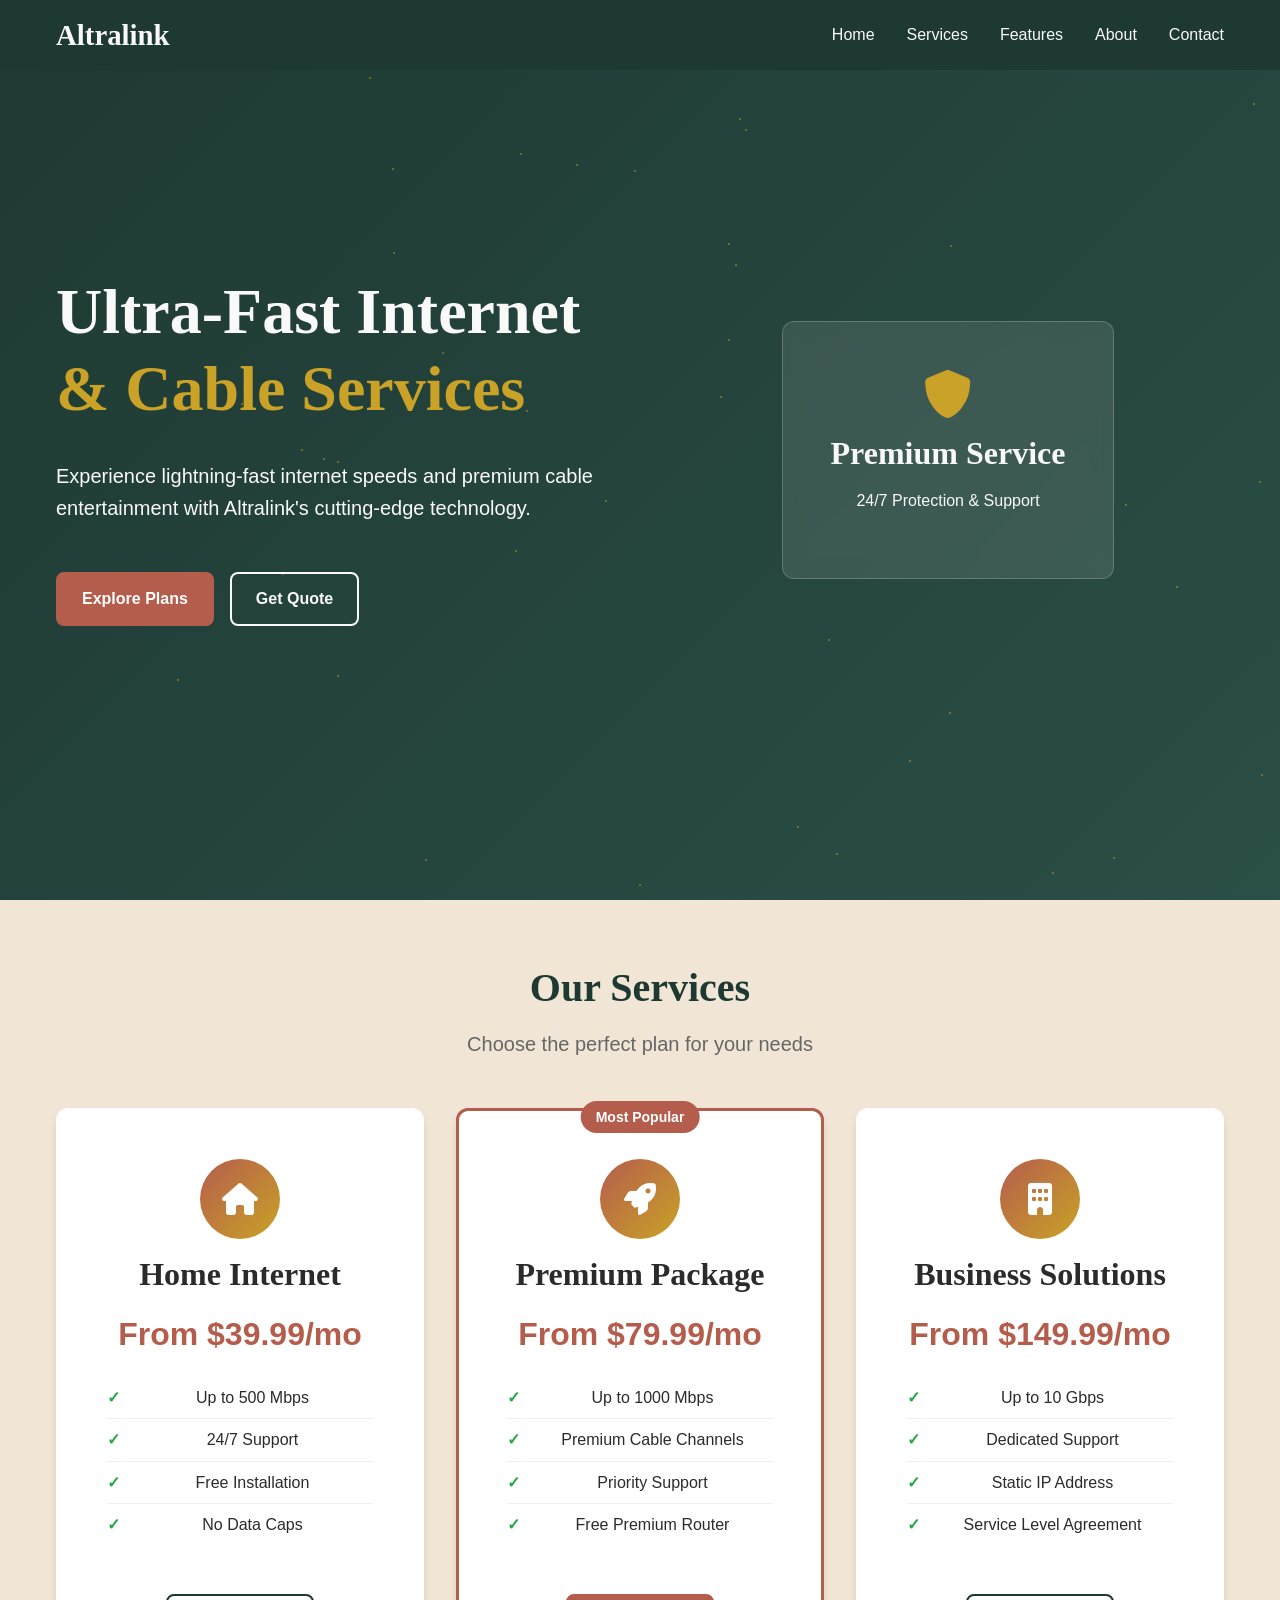
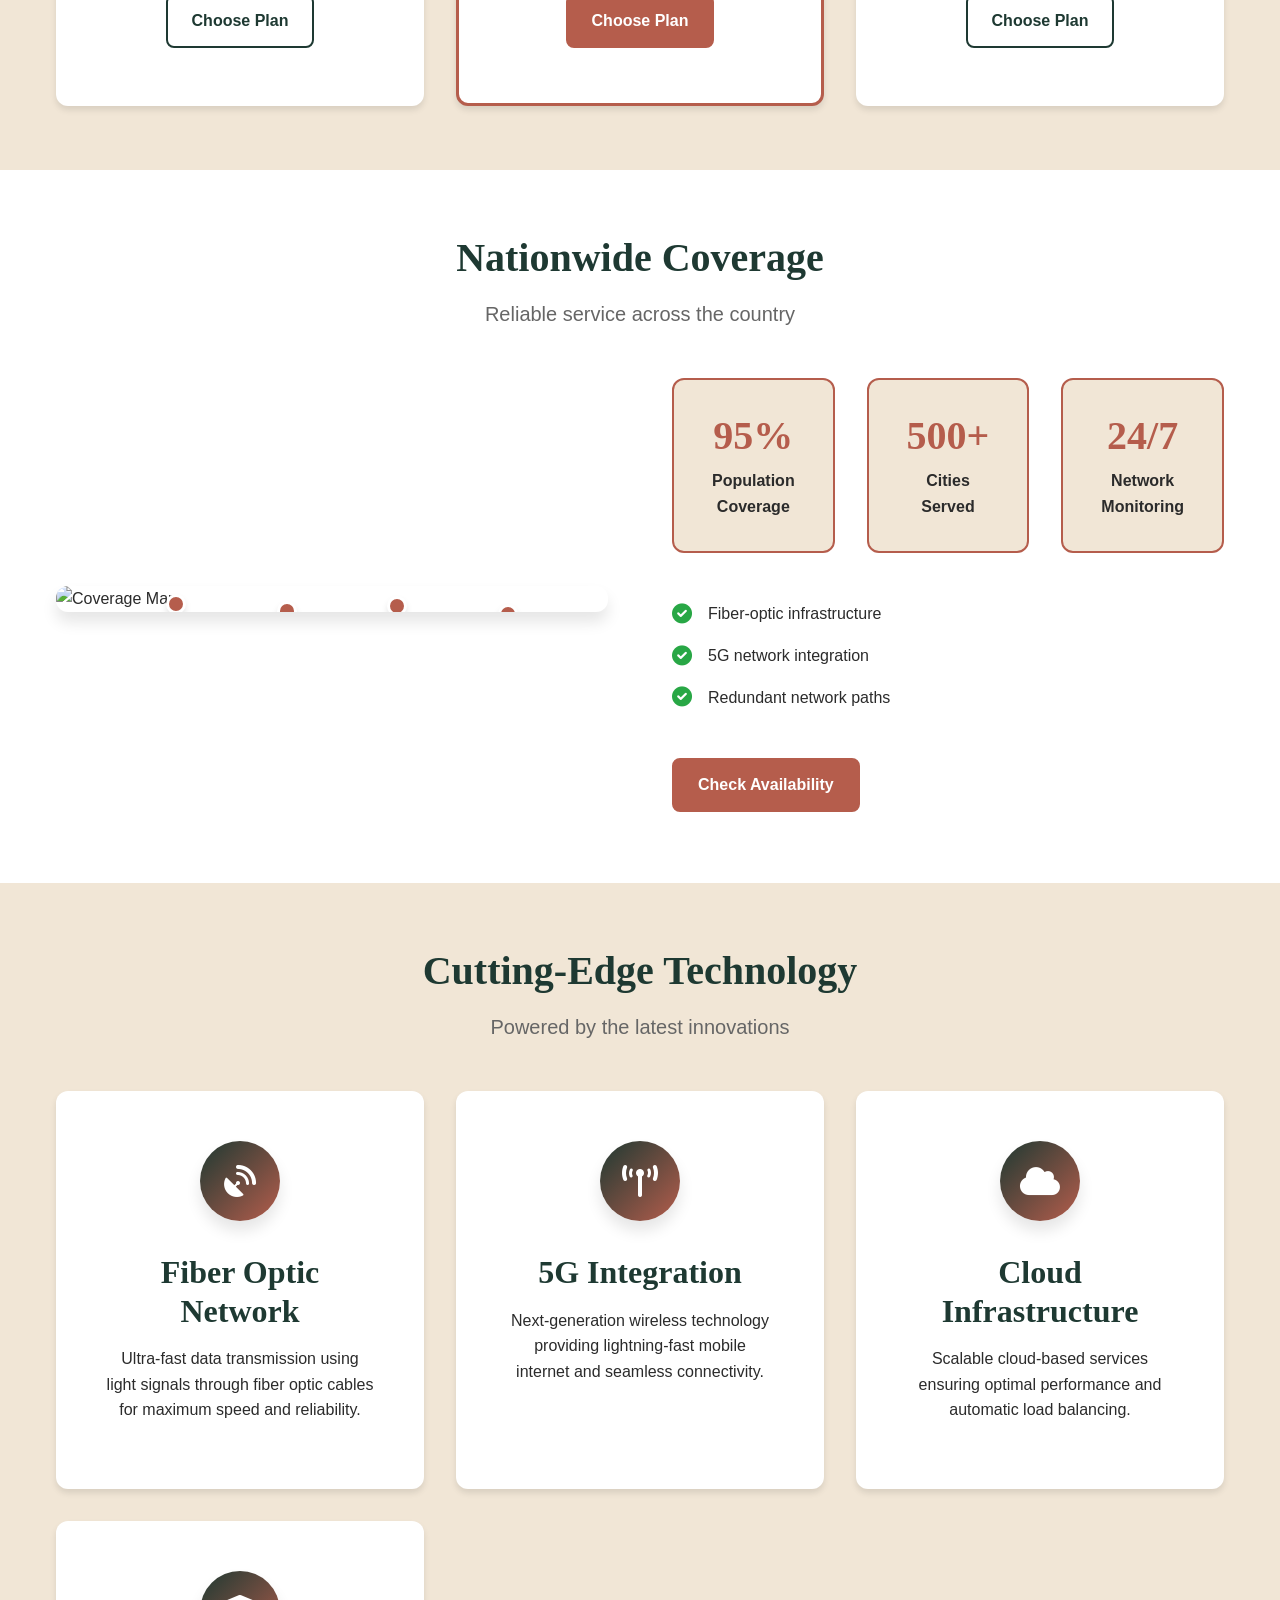
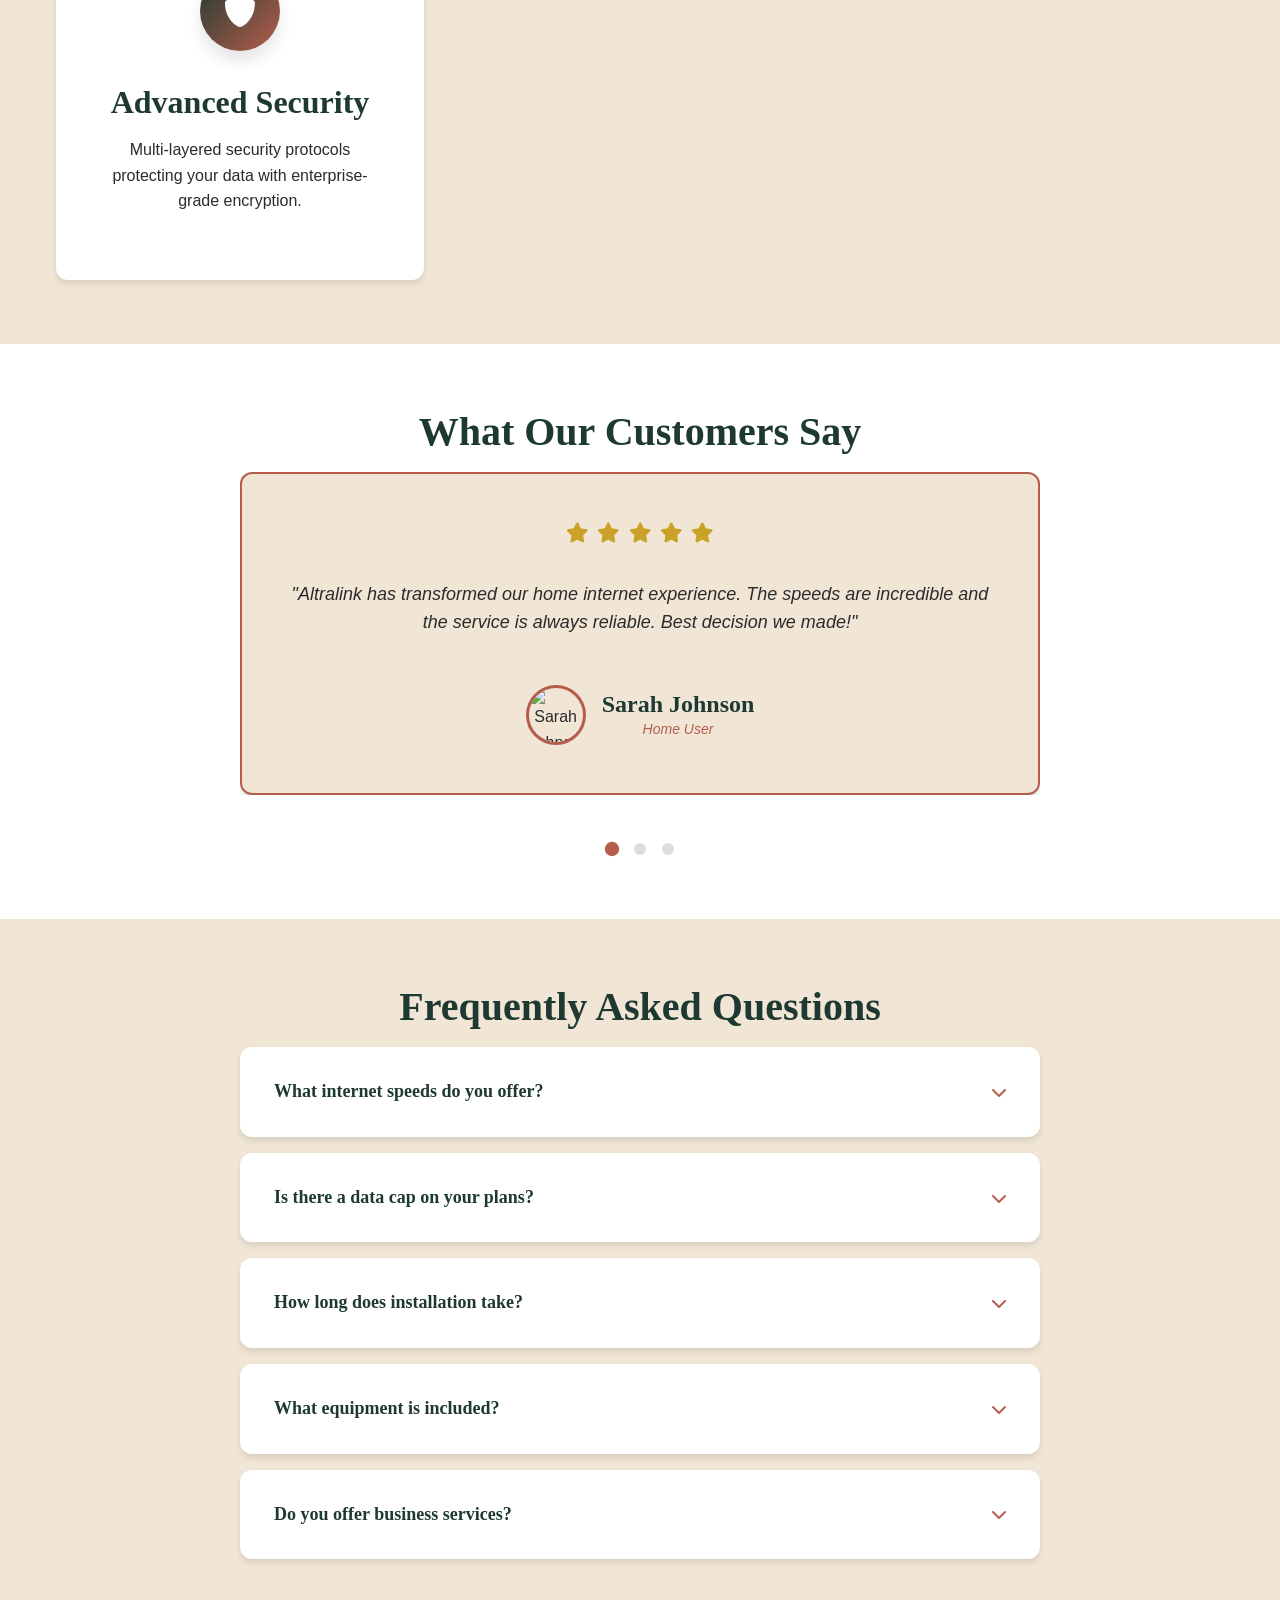
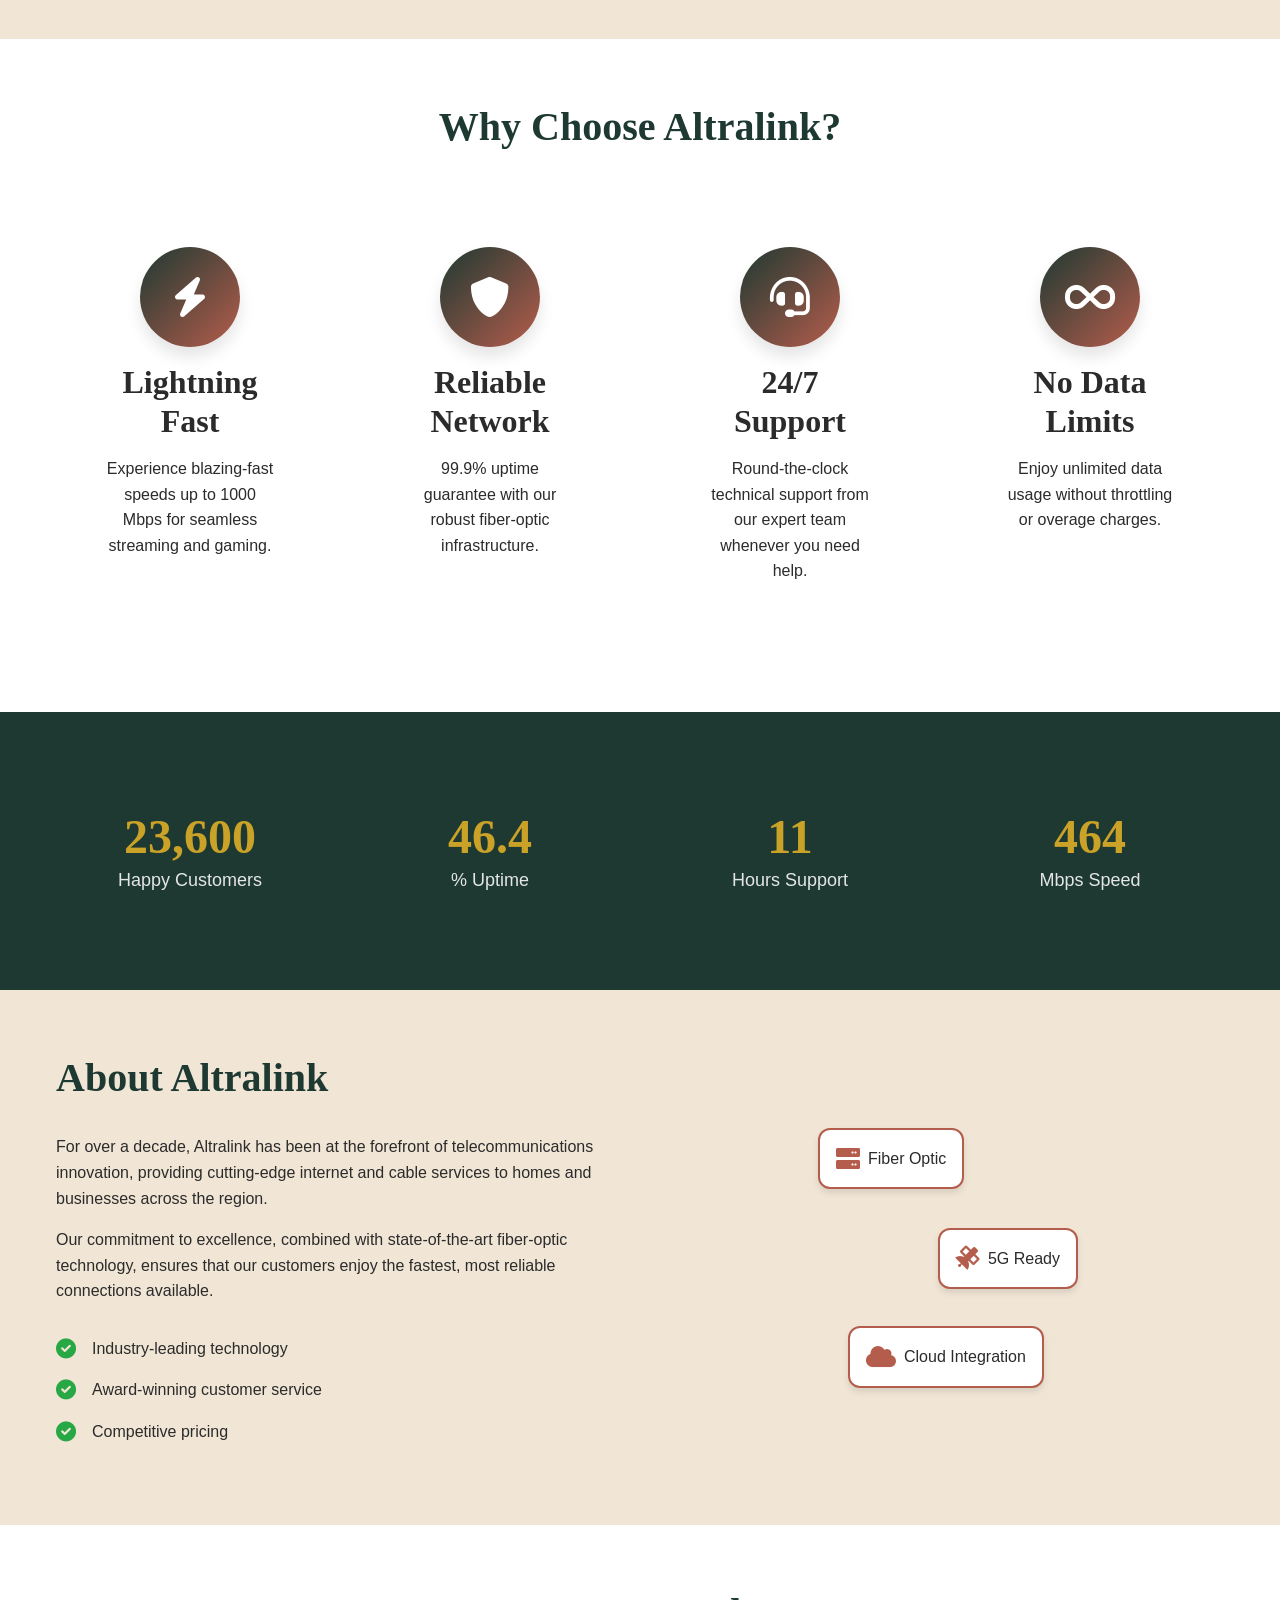
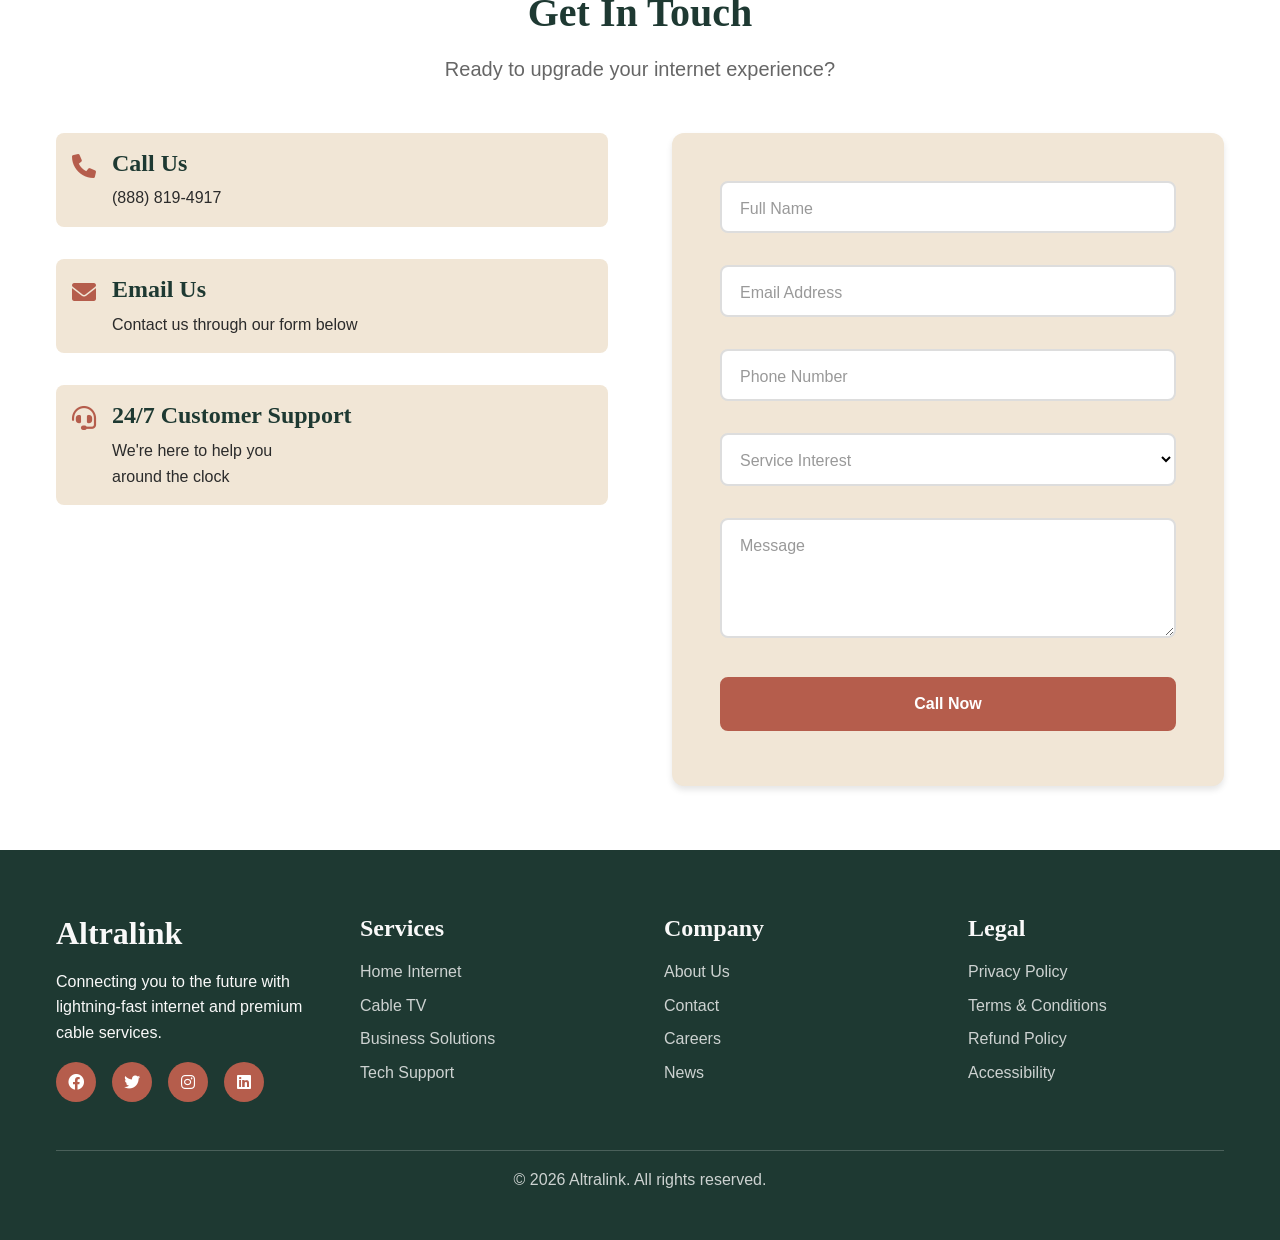
==== index.html @ 0d701c7c "Add files via upload" ====
<!DOCTYPE html>
<html lang="en">
<head>
    <meta charset="UTF-8">
    <meta name="viewport" content="width=device-width, initial-scale=1.0">
    <title>Altralink - Premium Cable & Internet Services</title>
    <link rel="stylesheet" href="style.css">
    <link href="https://cdnjs.cloudflare.com/ajax/libs/font-awesome/6.0.0/css/all.min.css" rel="stylesheet">
</head>
<body>
    <!-- Navigation -->
    <nav class="navbar">
        <div class="nav-container">
            <div class="nav-logo">
                <h2>Altralink</h2>
            </div>
            <ul class="nav-menu">
                <li class="nav-item"><a href="#home" class="nav-link">Home</a></li>
                <li class="nav-item"><a href="#services" class="nav-link">Services</a></li>
                <li class="nav-item"><a href="#features" class="nav-link">Features</a></li>
                <li class="nav-item"><a href="#about" class="nav-link">About</a></li>
                <li class="nav-item"><a href="#contact" class="nav-link">Contact</a></li>
            </ul>
            <div class="hamburger">
                <span class="bar"></span>
                <span class="bar"></span>
                <span class="bar"></span>
            </div>
        </div>
    </nav>

    <!-- Hero Section -->
    <section id="home" class="hero">
        <div class="hero-background"></div>
        <div class="particles"></div>
        <div class="hero-content">
            <div class="hero-text">
                <h1 class="hero-title">Ultra-Fast Internet<br><span class="accent-text">& Cable Services</span></h1>
                <p class="hero-subtitle">Experience lightning-fast internet speeds and premium cable entertainment with Altralink's cutting-edge technology.</p>
                <div class="hero-buttons">
                    <a href="tel:+18888194917" class="btn btn-primary">Explore Plans</a>
                    <a href="tel:+18888194917" class="btn btn-secondary">Get Quote</a>
                </div>
            </div>
            <div class="hero-visual">
                <div class="floating-card card-3d">
                    <i class="fas fa-shield-alt"></i>
                    <h3>Premium Service</h3>
                    <p>24/7 Protection & Support</p>
                </div>
            </div>
        </div>
    </section>

    <!-- Services Section -->
    <section id="services" class="services">
        <div class="container">
            <h2 class="section-title">Our Services</h2>
            <p class="section-subtitle">Choose the perfect plan for your needs</p>
            <div class="services-grid">
                <div class="service-card" data-aos="fade-up">
                    <div class="service-icon">
                        <i class="fas fa-home"></i>
                    </div>
                    <h3>Home Internet</h3>
                    <p class="service-price">From $39.99/mo</p>
                    <ul class="service-features">
                        <li>Up to 500 Mbps</li>
                        <li>24/7 Support</li>
                        <li>Free Installation</li>
                        <li>No Data Caps</li>
                    </ul>
                    <a href="tel:+18888194917" class="btn btn-outline">Choose Plan</a>
                </div>

                <div class="service-card featured" data-aos="fade-up" data-aos-delay="100">
                    <div class="popular-badge">Most Popular</div>
                    <div class="service-icon">
                        <i class="fas fa-rocket"></i>
                    </div>
                    <h3>Premium Package</h3>
                    <p class="service-price">From $79.99/mo</p>
                    <ul class="service-features">
                        <li>Up to 1000 Mbps</li>
                        <li>Premium Cable Channels</li>
                        <li>Priority Support</li>
                        <li>Free Premium Router</li>
                    </ul>
                    <a href="tel:+18888194917" class="btn btn-primary">Choose Plan</a>
                </div>

                <div class="service-card" data-aos="fade-up" data-aos-delay="200">
                    <div class="service-icon">
                        <i class="fas fa-building"></i>
                    </div>
                    <h3>Business Solutions</h3>
                    <p class="service-price">From $149.99/mo</p>
                    <ul class="service-features">
                        <li>Up to 10 Gbps</li>
                        <li>Dedicated Support</li>
                        <li>Static IP Address</li>
                        <li>Service Level Agreement</li>
                    </ul>
                    <a href="tel:+18888194917" class="btn btn-outline">Choose Plan</a>
                </div>
            </div>
        </div>
    </section>

    <!-- Coverage Section -->
    <section id="coverage" class="coverage">
        <div class="container">
            <h2 class="section-title">Nationwide Coverage</h2>
            <p class="section-subtitle">Reliable service across the country</p>
            <div class="coverage-content">
                <div class="coverage-map" data-aos="fade-right">
                    <div class="map-container">
                        <img src="https://images.pexels.com/photos/355952/pexels-photo-355952.jpeg?auto=compress&cs=tinysrgb&w=800&h=600&dpr=1" alt="Coverage Map" class="coverage-image">
                        <div class="coverage-points">
                            <div class="coverage-point" style="top: 30%; left: 20%;"></div>
                            <div class="coverage-point" style="top: 40%; left: 60%;"></div>
                            <div class="coverage-point" style="top: 60%; left: 40%;"></div>
                            <div class="coverage-point" style="top: 70%; left: 80%;"></div>
                        </div>
                    </div>
                </div>
                <div class="coverage-info" data-aos="fade-left">
                    <div class="coverage-stats">
                        <div class="coverage-stat">
                            <h3>95%</h3>
                            <p>Population Coverage</p>
                        </div>
                        <div class="coverage-stat">
                            <h3>500+</h3>
                            <p>Cities Served</p>
                        </div>
                        <div class="coverage-stat">
                            <h3>24/7</h3>
                            <p>Network Monitoring</p>
                        </div>
                    </div>
                    <div class="coverage-features">
                        <div class="coverage-feature">
                            <i class="fas fa-check-circle"></i>
                            <span>Fiber-optic infrastructure</span>
                        </div>
                        <div class="coverage-feature">
                            <i class="fas fa-check-circle"></i>
                            <span>5G network integration</span>
                        </div>
                        <div class="coverage-feature">
                            <i class="fas fa-check-circle"></i>
                            <span>Redundant network paths</span>
                        </div>
                    </div>
                    <a href="tel:+18888194917" class="btn btn-primary">Check Availability</a>
                </div>
            </div>
        </div>
    </section>

    <!-- Technology Section -->
    <section id="technology" class="technology">
        <div class="container">
            <h2 class="section-title">Cutting-Edge Technology</h2>
            <p class="section-subtitle">Powered by the latest innovations</p>
            <div class="tech-grid">
                <div class="tech-card" data-aos="flip-left">
                    <div class="tech-icon">
                        <i class="fas fa-satellite-dish"></i>
                    </div>
                    <h3>Fiber Optic Network</h3>
                    <p>Ultra-fast data transmission using light signals through fiber optic cables for maximum speed and reliability.</p>
                </div>
                <div class="tech-card" data-aos="flip-left" data-aos-delay="100">
                    <div class="tech-icon">
                        <i class="fas fa-broadcast-tower"></i>
                    </div>
                    <h3>5G Integration</h3>
                    <p>Next-generation wireless technology providing lightning-fast mobile internet and seamless connectivity.</p>
                </div>
                <div class="tech-card" data-aos="flip-left" data-aos-delay="200">
                    <div class="tech-icon">
                        <i class="fas fa-cloud"></i>
                    </div>
                    <h3>Cloud Infrastructure</h3>
                    <p>Scalable cloud-based services ensuring optimal performance and automatic load balancing.</p>
                </div>
                <div class="tech-card" data-aos="flip-left" data-aos-delay="300">
                    <div class="tech-icon">
                        <i class="fas fa-shield-alt"></i>
                    </div>
                    <h3>Advanced Security</h3>
                    <p>Multi-layered security protocols protecting your data with enterprise-grade encryption.</p>
                </div>
            </div>
        </div>
    </section>

    <!-- Testimonials Section -->
    <section id="testimonials" class="testimonials">
        <div class="container">
            <h2 class="section-title">What Our Customers Say</h2>
            <div class="testimonials-slider">
                <div class="testimonial-card active" data-aos="fade-up">
                    <div class="testimonial-content">
                        <div class="stars">
                            <i class="fas fa-star"></i>
                            <i class="fas fa-star"></i>
                            <i class="fas fa-star"></i>
                            <i class="fas fa-star"></i>
                            <i class="fas fa-star"></i>
                        </div>
                        <p>"Altralink has transformed our home internet experience. The speeds are incredible and the service is always reliable. Best decision we made!"</p>
                        <div class="testimonial-author">
                            <img src="https://images.pexels.com/photos/1239291/pexels-photo-1239291.jpeg?auto=compress&cs=tinysrgb&w=150&h=150&dpr=1" alt="Sarah Johnson">
                            <div class="author-info">
                                <h4>Sarah Johnson</h4>
                                <p>Home User</p>
                            </div>
                        </div>
                    </div>
                </div>
                <div class="testimonial-card" data-aos="fade-up" data-aos-delay="100">
                    <div class="testimonial-content">
                        <div class="stars">
                            <i class="fas fa-star"></i>
                            <i class="fas fa-star"></i>
                            <i class="fas fa-star"></i>
                            <i class="fas fa-star"></i>
                            <i class="fas fa-star"></i>
                        </div>
                        <p>"Our business depends on reliable internet, and Altralink delivers. The customer support is exceptional and the speeds are exactly as promised."</p>
                        <div class="testimonial-author">
                            <img src="https://images.pexels.com/photos/2379004/pexels-photo-2379004.jpeg?auto=compress&cs=tinysrgb&w=150&h=150&dpr=1" alt="Michael Chen">
                            <div class="author-info">
                                <h4>Michael Chen</h4>
                                <p>Business Owner</p>
                            </div>
                        </div>
                    </div>
                </div>
                <div class="testimonial-card" data-aos="fade-up" data-aos-delay="200">
                    <div class="testimonial-content">
                        <div class="stars">
                            <i class="fas fa-star"></i>
                            <i class="fas fa-star"></i>
                            <i class="fas fa-star"></i>
                            <i class="fas fa-star"></i>
                            <i class="fas fa-star"></i>
                        </div>
                        <p>"Gaming and streaming have never been better. No lag, no buffering, just pure speed. Altralink is the real deal!"</p>
                        <div class="testimonial-author">
                            <img src="https://images.pexels.com/photos/1681010/pexels-photo-1681010.jpeg?auto=compress&cs=tinysrgb&w=150&h=150&dpr=1" alt="Alex Rodriguez">
                            <div class="author-info">
                                <h4>Alex Rodriguez</h4>
                                <p>Gamer & Streamer</p>
                            </div>
                        </div>
                    </div>
                </div>
            </div>
            <div class="testimonial-nav">
                <button class="nav-dot active" data-slide="0"></button>
                <button class="nav-dot" data-slide="1"></button>
                <button class="nav-dot" data-slide="2"></button>
            </div>
        </div>
    </section>

    <!-- FAQ Section -->
    <section id="faq" class="faq">
        <div class="container">
            <h2 class="section-title">Frequently Asked Questions</h2>
            <div class="faq-container">
                <div class="faq-item" data-aos="fade-up">
                    <div class="faq-question">
                        <h3>What internet speeds do you offer?</h3>
                        <i class="fas fa-chevron-down"></i>
                    </div>
                    <div class="faq-answer">
                        <p>We offer a range of speeds from 100 Mbps for basic home use up to 10 Gbps for business customers. Our most popular residential plan offers up to 1000 Mbps (1 Gig) which is perfect for streaming, gaming, and working from home.</p>
                    </div>
                </div>
                <div class="faq-item" data-aos="fade-up" data-aos-delay="100">
                    <div class="faq-question">
                        <h3>Is there a data cap on your plans?</h3>
                        <i class="fas fa-chevron-down"></i>
                    </div>
                    <div class="faq-answer">
                        <p>No, all of our plans come with unlimited data usage. You can stream, download, and browse as much as you want without worrying about overage charges or throttling.</p>
                    </div>
                </div>
                <div class="faq-item" data-aos="fade-up" data-aos-delay="200">
                    <div class="faq-question">
                        <h3>How long does installation take?</h3>
                        <i class="fas fa-chevron-down"></i>
                    </div>
                    <div class="faq-answer">
                        <p>Standard installation typically takes 2-4 hours and can usually be scheduled within 3-5 business days. Our certified technicians will handle everything from running cables to setting up your equipment.</p>
                    </div>
                </div>
                <div class="faq-item" data-aos="fade-up" data-aos-delay="300">
                    <div class="faq-question">
                        <h3>What equipment is included?</h3>
                        <i class="fas fa-chevron-down"></i>
                    </div>
                    <div class="faq-answer">
                        <p>All plans include a high-performance modem and Wi-Fi router at no extra cost. Premium plans also include advanced routers with Wi-Fi 6 technology and mesh network capabilities for larger homes.</p>
                    </div>
                </div>
                <div class="faq-item" data-aos="fade-up" data-aos-delay="400">
                    <div class="faq-question">
                        <h3>Do you offer business services?</h3>
                        <i class="fas fa-chevron-down"></i>
                    </div>
                    <div class="faq-answer">
                        <p>Yes, we offer comprehensive business solutions including dedicated internet access, static IP addresses, priority support, and service level agreements. Contact us for custom enterprise solutions.</p>
                    </div>
                </div>
            </div>
        </div>
    </section>
    <!-- Features Section -->
    <section id="features" class="features">
        <div class="container">
            <h2 class="section-title">Why Choose Altralink?</h2>
            <div class="features-grid">
                <div class="feature-item" data-aos="zoom-in">
                    <div class="feature-icon-3d">
                        <i class="fas fa-bolt"></i>
                    </div>
                    <h3>Lightning Fast</h3>
                    <p>Experience blazing-fast speeds up to 1000 Mbps for seamless streaming and gaming.</p>
                </div>

                <div class="feature-item" data-aos="zoom-in" data-aos-delay="100">
                    <div class="feature-icon-3d">
                        <i class="fas fa-shield-alt"></i>
                    </div>
                    <h3>Reliable Network</h3>
                    <p>99.9% uptime guarantee with our robust fiber-optic infrastructure.</p>
                </div>

                <div class="feature-item" data-aos="zoom-in" data-aos-delay="200">
                    <div class="feature-icon-3d">
                        <i class="fas fa-headset"></i>
                    </div>
                    <h3>24/7 Support</h3>
                    <p>Round-the-clock technical support from our expert team whenever you need help.</p>
                </div>

                <div class="feature-item" data-aos="zoom-in" data-aos-delay="300">
                    <div class="feature-icon-3d">
                        <i class="fas fa-infinity"></i>
                    </div>
                    <h3>No Data Limits</h3>
                    <p>Enjoy unlimited data usage without throttling or overage charges.</p>
                </div>
            </div>
        </div>
    </section>

    <!-- Statistics Section -->
    <section id="stats" class="stats">
        <div class="container">
            <div class="stats-grid">
                <div class="stat-item">
                    <h3 class="stat-number" data-target="50000">0</h3>
                    <p>Happy Customers</p>
                </div>
                <div class="stat-item">
                    <h3 class="stat-number" data-target="99.9">0</h3>
                    <p>% Uptime</p>
                </div>
                <div class="stat-item">
                    <h3 class="stat-number" data-target="24">0</h3>
                    <p>Hours Support</p>
                </div>
                <div class="stat-item">
                    <h3 class="stat-number" data-target="1000">0</h3>
                    <p>Mbps Speed</p>
                </div>
            </div>
        </div>
    </section>

    <!-- About Section -->
    <section id="about" class="about">
        <div class="container">
            <div class="about-content">
                <div class="about-text" data-aos="fade-right">
                    <h2>About Altralink</h2>
                    <p>For over a decade, Altralink has been at the forefront of telecommunications innovation, providing cutting-edge internet and cable services to homes and businesses across the region.</p>
                    <p>Our commitment to excellence, combined with state-of-the-art fiber-optic technology, ensures that our customers enjoy the fastest, most reliable connections available.</p>
                    <div class="about-features">
                        <div class="about-feature">
                            <i class="fas fa-check-circle"></i>
                            <span>Industry-leading technology</span>
                        </div>
                        <div class="about-feature">
                            <i class="fas fa-check-circle"></i>
                            <span>Award-winning customer service</span>
                        </div>
                        <div class="about-feature">
                            <i class="fas fa-check-circle"></i>
                            <span>Competitive pricing</span>
                        </div>
                    </div>
                </div>
                <div class="about-visual" data-aos="fade-left">
                    <div class="tech-showcase">
                        <div class="tech-item floating">
                            <i class="fas fa-server"></i>
                            <span>Fiber Optic</span>
                        </div>
                        <div class="tech-item floating" style="animation-delay: 0.5s;">
                            <i class="fas fa-satellite"></i>
                            <span>5G Ready</span>
                        </div>
                        <div class="tech-item floating" style="animation-delay: 1s;">
                            <i class="fas fa-cloud"></i>
                            <span>Cloud Integration</span>
                        </div>
                    </div>
                </div>
            </div>
        </div>
    </section>

    <!-- Contact Section -->
    <section id="contact" class="contact">
        <div class="container">
            <h2 class="section-title">Get In Touch</h2>
            <p class="section-subtitle">Ready to upgrade your internet experience?</p>
            <div class="contact-content">
                <div class="contact-info" data-aos="fade-right">
                    <div class="contact-item">
                        <i class="fas fa-phone"></i>
                        <div>
                            <h4>Call Us</h4>
                            <p>(888) 819-4917</p>
                        </div>
                    </div>
                    <div class="contact-item">
                        <i class="fas fa-envelope"></i>
                        <div>
                            <h4>Email Us</h4>
                            <p>Contact us through our form below</p>
                        </div>
                    </div>
                    <div class="contact-item">
                        <i class="fas fa-headset"></i>
                        <div>
                            <h4>24/7 Customer Support</h4>
                            <p>We're here to help you<br>around the clock</p>
                        </div>
                    </div>
                </div>
                <form class="contact-form" data-aos="fade-left">
                    <div class="form-group">
                        <input type="text" id="name" required>
                        <label for="name">Full Name</label>
                    </div>
                    <div class="form-group">
                        <input type="email" id="email" required>
                        <label for="email">Email Address</label>
                    </div>
                    <div class="form-group">
                        <input type="tel" id="phone" required>
                        <label for="phone">Phone Number</label>
                    </div>
                    <div class="form-group">
                        <select id="service" required>
                            <option value="">Select Service</option>
                            <option value="home">Home Internet</option>
                            <option value="premium">Premium Package</option>
                            <option value="business">Business Solutions</option>
                        </select>
                        <label for="service">Service Interest</label>
                    </div>
                    <div class="form-group">
                        <textarea id="message" required></textarea>
                        <label for="message">Message</label>
                    </div>
                    <a href="tel:+18888194917" class="btn btn-primary btn-full">Call Now</a>
                </form>
            </div>
        </div>
    </section>

    <!-- Footer -->
    <footer class="footer">
        <div class="container">
            <div class="footer-content">
                <div class="footer-section">
                    <h3>Altralink</h3>
                    <p>Connecting you to the future with lightning-fast internet and premium cable services.</p>
                    <div class="social-links">
                        <a href="#"><i class="fab fa-facebook"></i></a>
                        <a href="#"><i class="fab fa-twitter"></i></a>
                        <a href="#"><i class="fab fa-instagram"></i></a>
                        <a href="#"><i class="fab fa-linkedin"></i></a>
                    </div>
                </div>
                <div class="footer-section">
                    <h4>Services</h4>
                    <ul>
                        <li><a href="#services">Home Internet</a></li>
                        <li><a href="#services">Cable TV</a></li>
                        <li><a href="#services">Business Solutions</a></li>
                        <li><a href="#services">Tech Support</a></li>
                    </ul>
                </div>
                <div class="footer-section">
                    <h4>Company</h4>
                    <ul>
                        <li><a href="#about">About Us</a></li>
                        <li><a href="#contact">Contact</a></li>
                        <li><a href="#careers">Careers</a></li>
                        <li><a href="#news">News</a></li>
                    </ul>
                </div>
                <div class="footer-section">
                    <h4>Legal</h4>
                    <ul>
                        <li><a href="privacy.html">Privacy Policy</a></li>
                        <li><a href="terms.html">Terms & Conditions</a></li>
                        <li><a href="refund.html">Refund Policy</a></li>
                        <li><a href="#accessibility">Accessibility</a></li>
                    </ul>
                </div>
            </div>
            <div class="footer-bottom">
                <p>&copy; 2025 Altralink. All rights reserved.</p>
            </div>
        </div>
    </footer>

    <script src="script.js"></script>
</body>
</html>
---- style.css ----
/* Reset and Base Styles */
* {
    margin: 0;
    padding: 0;
    box-sizing: border-box;
}

:root {
    /* Color Scheme */
    --primary-bg: #1E3932;
    --secondary-bg: #F1E6D6;
    --accent: #B55D4C;
    --highlight: #C9A227;
    --text-dark: #2B2B2B;
    --text-light: #F9F9F9;
    
    /* Additional Colors */
    --white: #FFFFFF;
    --success: #28A745;
    --warning: #FFC107;
    --error: #DC3545;
    
    /* Typography */
    --font-primary: 'Segoe UI', Tahoma, Geneva, Verdana, sans-serif;
    --font-heading: 'Georgia', serif;
    
    /* Spacing */
    --spacing-xs: 0.5rem;
    --spacing-sm: 1rem;
    --spacing-md: 2rem;
    --spacing-lg: 3rem;
    --spacing-xl: 4rem;
    
    /* Border Radius */
    --radius-sm: 4px;
    --radius-md: 8px;
    --radius-lg: 12px;
    --radius-xl: 20px;
    
    /* Shadows */
    --shadow-sm: 0 2px 4px rgba(0, 0, 0, 0.1);
    --shadow-md: 0 4px 6px rgba(0, 0, 0, 0.1);
    --shadow-lg: 0 10px 15px rgba(0, 0, 0, 0.1);
    --shadow-xl: 0 20px 25px rgba(0, 0, 0, 0.15);
}

body {
    font-family: var(--font-primary);
    line-height: 1.6;
    color: var(--text-dark);
    overflow-x: hidden;
}

html {
    scroll-behavior: smooth;
}

/* Typography */
h1, h2, h3, h4, h5, h6 {
    font-family: var(--font-heading);
    font-weight: 600;
    line-height: 1.2;
    margin-bottom: var(--spacing-sm);
}

h1 { font-size: 3.5rem; }
h2 { font-size: 2.5rem; }
h3 { font-size: 2rem; }
h4 { font-size: 1.5rem; }
h5 { font-size: 1.25rem; }
h6 { font-size: 1rem; }

p {
    margin-bottom: var(--spacing-sm);
}

/* Container */
.container {
    max-width: 1200px;
    margin: 0 auto;
    padding: 0 var(--spacing-sm);
}

/* Navigation */
.navbar {
    position: fixed;
    top: 0;
    width: 100%;
    background: rgba(30, 57, 50, 0.95);
    backdrop-filter: blur(10px);
    z-index: 1000;
    transition: all 0.3s ease;
}

.nav-container {
    display: flex;
    justify-content: space-between;
    align-items: center;
    max-width: 1200px;
    margin: 0 auto;
    padding: 0 var(--spacing-sm);
    height: 70px;
}

.nav-logo h2 {
    color: var(--text-light);
    margin: 0;
    font-size: 1.8rem;
}

.nav-logo a {
    color: var(--text-light);
    text-decoration: none;
}

.nav-menu {
    display: flex;
    list-style: none;
    margin: 0;
}

.nav-item {
    margin-left: var(--spacing-md);
}

.nav-link {
    color: var(--text-light);
    text-decoration: none;
    font-weight: 500;
    transition: color 0.3s ease;
    position: relative;
}

.nav-link:hover,
.nav-link:focus {
    color: var(--highlight);
}

.nav-link::after {
    content: '';
    position: absolute;
    bottom: -5px;
    left: 0;
    width: 0;
    height: 2px;
    background: var(--highlight);
    transition: width 0.3s ease;
}

.nav-link:hover::after {
    width: 100%;
}

.hamburger {
    display: none;
    flex-direction: column;
    cursor: pointer;
}

.bar {
    width: 25px;
    height: 3px;
    background: var(--text-light);
    margin: 3px 0;
    transition: 0.3s;
}

/* Hero Section */
.hero {
    position: relative;
    min-height: 100vh;
    display: flex;
    align-items: center;
    background: linear-gradient(135deg, var(--primary-bg) 0%, #2A4F47 100%);
    overflow: hidden;
}

.hero-background {
    position: absolute;
    top: 0;
    left: 0;
    width: 100%;
    height: 100%;
    background-image: url('https://images.pexels.com/photos/159304/network-cable-ethernet-computer-159304.jpeg?auto=compress&cs=tinysrgb&w=1260&h=750&dpr=1');
    background-size: cover;
    background-position: center;
    opacity: 0.2;
    z-index: 1;
}

.particles {
    position: absolute;
    top: 0;
    left: 0;
    width: 100%;
    height: 100%;
    z-index: 2;
}

.hero-content {
    position: relative;
    z-index: 3;
    display: grid;
    grid-template-columns: 1fr 1fr;
    gap: var(--spacing-xl);
    align-items: center;
    max-width: 1200px;
    margin: 0 auto;
    padding: 0 var(--spacing-sm);
}

.hero-text {
    color: var(--text-light);
}

.hero-title {
    font-size: 4rem;
    font-weight: 700;
    margin-bottom: var(--spacing-md);
    opacity: 0;
    animation: slideInUp 1s ease forwards 0.5s;
}

.accent-text {
    color: var(--highlight);
    display: block;
}

.hero-subtitle {
    font-size: 1.25rem;
    margin-bottom: var(--spacing-lg);
    opacity: 0;
    animation: slideInUp 1s ease forwards 0.7s;
}

.hero-buttons {
    display: flex;
    gap: var(--spacing-sm);
    opacity: 0;
    animation: slideInUp 1s ease forwards 0.9s;
}

.hero-visual {
    display: flex;
    justify-content: center;
    align-items: center;
}

.floating-card {
    background: rgba(255, 255, 255, 0.1);
    backdrop-filter: blur(10px);
    border: 1px solid rgba(255, 255, 255, 0.2);
    border-radius: var(--radius-lg);
    padding: var(--spacing-lg);
    text-align: center;
    color: var(--text-light);
    transform: translateY(0);
    animation: float 3s ease-in-out infinite;
}

.floating-card i {
    font-size: 3rem;
    margin-bottom: var(--spacing-sm);
    color: var(--highlight);
}

.card-3d {
    transform-style: preserve-3d;
    transition: transform 0.3s ease;
}

.card-3d:hover {
    transform: rotateY(10deg) rotateX(5deg) scale(1.05);
}

/* Buttons */
.btn {
    display: inline-block;
    padding: 12px 24px;
    border-radius: var(--radius-md);
    text-decoration: none;
    font-weight: 600;
    font-size: 1rem;
    text-align: center;
    cursor: pointer;
    border: 2px solid transparent;
    transition: all 0.3s ease;
    position: relative;
    overflow: hidden;
}

.btn::before {
    content: '';
    position: absolute;
    top: 0;
    left: -100%;
    width: 100%;
    height: 100%;
    background: linear-gradient(90deg, transparent, rgba(255, 255, 255, 0.2), transparent);
    transition: left 0.5s ease;
}

.btn:hover::before {
    left: 100%;
}

.btn-primary {
    background: var(--accent);
    color: var(--white);
    border-color: var(--accent);
}

.btn-primary:hover {
    background: #A04E3F;
    transform: translateY(-2px);
    box-shadow: var(--shadow-lg);
}

.btn-secondary {
    background: transparent;
    color: var(--text-light);
    border-color: var(--text-light);
}

.btn-secondary:hover {
    background: var(--text-light);
    color: var(--primary-bg);
}

.btn-outline {
    background: transparent;
    color: var(--primary-bg);
    border-color: var(--primary-bg);
}

.btn-outline:hover {
    background: var(--primary-bg);
    color: var(--text-light);
}

.btn-full {
    width: 100%;
}

/* Sections */
section {
    padding: var(--spacing-xl) 0;
}

.section-title {
    text-align: center;
    margin-bottom: var(--spacing-sm);
    color: var(--primary-bg);
}

.section-subtitle {
    text-align: center;
    font-size: 1.25rem;
    color: #666;
    margin-bottom: var(--spacing-lg);
}

/* Services Section */
.services {
    background: var(--secondary-bg);
}

.services-grid {
    display: grid;
    grid-template-columns: repeat(auto-fit, minmax(300px, 1fr));
    gap: var(--spacing-md);
    margin-top: var(--spacing-lg);
}

.service-card {
    background: var(--white);
    border-radius: var(--radius-lg);
    padding: var(--spacing-lg);
    text-align: center;
    box-shadow: var(--shadow-md);
    transition: all 0.3s ease;
    position: relative;
    border: 3px solid transparent;
}

.service-card:hover {
    transform: translateY(-5px);
    box-shadow: var(--shadow-xl);
    border-color: var(--accent);
}

.service-card.featured {
    border-color: var(--accent);
    transform: scale(1.05);
}

.popular-badge {
    position: absolute;
    top: -10px;
    left: 50%;
    transform: translateX(-50%);
    background: var(--accent);
    color: var(--white);
    padding: 5px 15px;
    border-radius: var(--radius-xl);
    font-size: 0.875rem;
    font-weight: 600;
}

.service-icon {
    width: 80px;
    height: 80px;
    background: linear-gradient(135deg, var(--accent), var(--highlight));
    border-radius: 50%;
    display: flex;
    align-items: center;
    justify-content: center;
    margin: 0 auto var(--spacing-sm);
}

.service-icon i {
    font-size: 2rem;
    color: var(--white);
}

.service-price {
    font-size: 2rem;
    font-weight: 700;
    color: var(--accent);
    margin-bottom: var(--spacing-sm);
}

.service-features {
    list-style: none;
    margin-bottom: var(--spacing-lg);
}

.service-features li {
    padding: 8px 0;
    border-bottom: 1px solid #eee;
    position: relative;
    padding-left: 25px;
}

.service-features li:last-child {
    border-bottom: none;
}

.service-features li::before {
    content: '✓';
    position: absolute;
    left: 0;
    color: var(--success);
    font-weight: bold;
}

/* Features Section */
.features {
    background: var(--white);
}

.features-grid {
    display: grid;
    grid-template-columns: repeat(auto-fit, minmax(250px, 1fr));
    gap: var(--spacing-md);
    margin-top: var(--spacing-lg);
}

.feature-item {
    text-align: center;
    padding: var(--spacing-lg);
    border-radius: var(--radius-lg);
    transition: transform 0.3s ease;
}

.feature-item:hover {
    transform: translateY(-10px);
}

.feature-icon-3d {
    width: 100px;
    height: 100px;
    background: linear-gradient(135deg, var(--primary-bg), var(--accent));
    border-radius: 50%;
    display: flex;
    align-items: center;
    justify-content: center;
    margin: 0 auto var(--spacing-sm);
    position: relative;
    box-shadow: var(--shadow-lg);
    transition: all 0.3s ease;
}

.feature-icon-3d:hover {
    transform: rotateY(180deg) scale(1.1);
}

.feature-icon-3d i {
    font-size: 2.5rem;
    color: var(--white);
}

/* Statistics Section */
.stats {
    background: var(--primary-bg);
    color: var(--text-light);
}

.stats-grid {
    display: grid;
    grid-template-columns: repeat(auto-fit, minmax(200px, 1fr));
    gap: var(--spacing-md);
}

.stat-item {
    text-align: center;
    padding: var(--spacing-md);
}

.stat-number {
    font-size: 3rem;
    font-weight: 700;
    color: var(--highlight);
    margin-bottom: 0;
}

.stat-item p {
    font-size: 1.125rem;
    margin: 0;
    opacity: 0.9;
}

/* About Section */
.about {
    background: var(--secondary-bg);
}

.about-content {
    display: grid;
    grid-template-columns: 1fr 1fr;
    gap: var(--spacing-xl);
    align-items: center;
}

.about-text h2 {
    color: var(--primary-bg);
    margin-bottom: var(--spacing-md);
}

.about-features {
    margin-top: var(--spacing-md);
}

.about-feature {
    display: flex;
    align-items: center;
    margin-bottom: var(--spacing-sm);
}

.about-feature i {
    color: var(--success);
    margin-right: var(--spacing-sm);
    font-size: 1.25rem;
}

.about-visual {
    display: flex;
    justify-content: center;
    align-items: center;
}

.tech-showcase {
    position: relative;
    width: 300px;
    height: 300px;
}

.tech-item {
    position: absolute;
    background: var(--white);
    border-radius: var(--radius-lg);
    padding: var(--spacing-sm);
    box-shadow: var(--shadow-md);
    display: flex;
    align-items: center;
    gap: var(--spacing-xs);
    border: 2px solid var(--accent);
}

.tech-item:nth-child(1) {
    top: 20px;
    left: 20px;
}

.tech-item:nth-child(2) {
    top: 120px;
    right: 20px;
}

.tech-item:nth-child(3) {
    bottom: 20px;
    left: 50px;
}

.tech-item i {
    color: var(--accent);
    font-size: 1.5rem;
}

.floating {
    animation: float 2s ease-in-out infinite;
}

/* Contact Section */
.contact {
    background: var(--white);
}

.contact-content {
    display: grid;
    grid-template-columns: 1fr 1fr;
    gap: var(--spacing-xl);
    margin-top: var(--spacing-lg);
}

.contact-info {
    display: flex;
    flex-direction: column;
    gap: var(--spacing-md);
}

.contact-item {
    display: flex;
    align-items: flex-start;
    gap: var(--spacing-sm);
    padding: var(--spacing-sm);
    border-radius: var(--radius-md);
    background: var(--secondary-bg);
}

.contact-item i {
    color: var(--accent);
    font-size: 1.5rem;
    margin-top: 5px;
}

.contact-item h4 {
    margin-bottom: var(--spacing-xs);
    color: var(--primary-bg);
}

.contact-item p {
    margin: 0;
    color: var(--text-dark);
}

/* Contact Form */
.contact-form {
    background: var(--secondary-bg);
    padding: var(--spacing-lg);
    border-radius: var(--radius-lg);
    box-shadow: var(--shadow-md);
}

.form-group {
    position: relative;
    margin-bottom: var(--spacing-md);
}

.form-group input,
.form-group textarea,
.form-group select {
    width: 100%;
    padding: 15px;
    border: 2px solid #ddd;
    border-radius: var(--radius-md);
    font-size: 1rem;
    background: var(--white);
    transition: all 0.3s ease;
}

.form-group input:focus,
.form-group textarea:focus,
.form-group select:focus {
    outline: none;
    border-color: var(--accent);
    box-shadow: 0 0 0 3px rgba(181, 93, 76, 0.1);
}

.form-group label {
    position: absolute;
    top: 15px;
    left: 15px;
    color: #999;
    transition: all 0.3s ease;
    pointer-events: none;
    background: var(--white);
    padding: 0 5px;
}

.form-group input:focus + label,
.form-group input:valid + label,
.form-group textarea:focus + label,
.form-group textarea:valid + label,
.form-group select:focus + label,
.form-group select:valid + label {
    top: -10px;
    left: 10px;
    font-size: 0.875rem;
    color: var(--accent);
}

.form-group textarea {
    min-height: 120px;
    resize: vertical;
}

/* Footer */
.footer {
    background: var(--primary-bg);
    color: var(--text-light);
    padding: var(--spacing-xl) 0 var(--spacing-md);
}

.footer-content {
    display: grid;
    grid-template-columns: repeat(auto-fit, minmax(250px, 1fr));
    gap: var(--spacing-lg);
    margin-bottom: var(--spacing-lg);
}

.footer-section h3,
.footer-section h4 {
    color: var(--text-light);
    margin-bottom: var(--spacing-sm);
}

.footer-section ul {
    list-style: none;
}

.footer-section ul li {
    margin-bottom: var(--spacing-xs);
}

.footer-section ul li a {
    color: rgba(249, 249, 249, 0.8);
    text-decoration: none;
    transition: color 0.3s ease;
}

.footer-section ul li a:hover {
    color: var(--highlight);
}

.social-links {
    display: flex;
    gap: var(--spacing-sm);
    margin-top: var(--spacing-sm);
}

.social-links a {
    display: flex;
    align-items: center;
    justify-content: center;
    width: 40px;
    height: 40px;
    background: var(--accent);
    color: var(--white);
    border-radius: 50%;
    text-decoration: none;
    transition: all 0.3s ease;
}

.social-links a:hover {
    background: var(--highlight);
    transform: translateY(-2px);
}

.footer-bottom {
    border-top: 1px solid rgba(249, 249, 249, 0.2);
    padding-top: var(--spacing-sm);
    text-align: center;
    color: rgba(249, 249, 249, 0.8);
}

/* Legal Pages */
.legal-page {
    padding-top: 100px;
    background: var(--secondary-bg);
    min-height: 100vh;
}

.legal-header {
    text-align: center;
    margin-bottom: var(--spacing-xl);
}

.legal-header h1 {
    color: var(--primary-bg);
    margin-bottom: var(--spacing-sm);
}

.last-updated {
    color: #666;
    font-style: italic;
}

.legal-content {
    background: var(--white);
    border-radius: var(--radius-lg);
    padding: var(--spacing-xl);
    box-shadow: var(--shadow-md);
    line-height: 1.8;
}

.legal-section {
    margin-bottom: var(--spacing-xl);
}

.legal-section:last-child {
    margin-bottom: 0;
}

.legal-section h2 {
    color: var(--primary-bg);
    margin-bottom: var(--spacing-md);
    padding-bottom: var(--spacing-xs);
    border-bottom: 2px solid var(--accent);
}

.legal-section h3 {
    color: var(--accent);
    margin-top: var(--spacing-md);
    margin-bottom: var(--spacing-sm);
}

.legal-section ul,
.legal-section ol {
    margin-left: var(--spacing-md);
    margin-bottom: var(--spacing-sm);
}

.legal-section li {
    margin-bottom: var(--spacing-xs);
}

.contact-info-legal {
    background: var(--secondary-bg);
    padding: var(--spacing-md);
    border-radius: var(--radius-md);
    margin-top: var(--spacing-sm);
}

.contact-info-legal p {
    margin-bottom: var(--spacing-xs);
}

.legal-notice {
    background: var(--primary-bg);
    color: var(--text-light);
    padding: var(--spacing-md);
    border-radius: var(--radius-md);
    text-align: center;
    margin-top: var(--spacing-lg);
}

/* Animations */
@keyframes slideInUp {
    from {
        opacity: 0;
        transform: translateY(30px);
    }
    to {
        opacity: 1;
        transform: translateY(0);
    }
}

@keyframes float {
    0%, 100% {
        transform: translateY(0px);
    }
    50% {
        transform: translateY(-20px);
    }
}

@keyframes fadeInUp {
    from {
        opacity: 0;
        transform: translateY(20px);
    }
    to {
        opacity: 1;
        transform: translateY(0);
    }
}

/* AOS Animation Classes */
[data-aos="fade-up"] {
    opacity: 0;
    transform: translateY(30px);
    transition: all 0.6s ease;
}

[data-aos="fade-up"].aos-animate {
    opacity: 1;
    transform: translateY(0);
}

[data-aos="fade-right"] {
    opacity: 0;
    transform: translateX(-30px);
    transition: all 0.6s ease;
}

[data-aos="fade-right"].aos-animate {
    opacity: 1;
    transform: translateX(0);
}

[data-aos="fade-left"] {
    opacity: 0;
    transform: translateX(30px);
    transition: all 0.6s ease;
}

[data-aos="fade-left"].aos-animate {
    opacity: 1;
    transform: translateX(0);
}

[data-aos="zoom-in"] {
    opacity: 0;
    transform: scale(0.8);
    transition: all 0.6s ease;
}

[data-aos="zoom-in"].aos-animate {
    opacity: 1;
    transform: scale(1);
}

/* Mobile Responsive */
@media screen and (max-width: 1024px) {
    .hero-content {
        grid-template-columns: 1fr;
        text-align: center;
        padding: var(--spacing-lg) var(--spacing-sm);
    }
    
    .hero-title {
        font-size: 3rem;
    }

    .hero-visual {
        margin-top: var(--spacing-lg);
    }
    
    .about-content {
        grid-template-columns: 1fr;
        gap: var(--spacing-lg);
    }
    
    .contact-content {
        grid-template-columns: 1fr;
        gap: var(--spacing-lg);
    }
    
    .coverage-content {
        grid-template-columns: 1fr;
        gap: var(--spacing-lg);
    }
    
    .coverage-stats {
        grid-template-columns: repeat(2, 1fr);
    }

    .footer-content {
        grid-template-columns: repeat(2, 1fr);
        gap: var(--spacing-lg);
    }

    .floating-card {
        transform: none !important;
    }
}

@media screen and (max-width: 768px) {
    /* Navigation Mobile */
    .nav-menu {
        position: fixed;
        left: -100%;
        top: 70px;
        flex-direction: column;
        background: var(--primary-bg);
        width: 100%;
        text-align: center;
        transition: 0.3s;
        box-shadow: var(--shadow-lg);
        padding: var(--spacing-sm) 0;
    }
    
    .nav-menu.active {
        left: 0;
    }
    
    .nav-item {
        margin: 0;
    }
    
    .nav-link {
        display: block;
        padding: var(--spacing-sm);
        border-bottom: 1px solid rgba(255, 255, 255, 0.1);
    }
    
    .hamburger {
        display: flex;
    }
    
    .hamburger.active .bar:nth-child(2) {
        opacity: 0;
    }
    
    .hamburger.active .bar:nth-child(1) {
        transform: translateY(8px) rotate(45deg);
    }
    
    .hamburger.active .bar:nth-child(3) {
        transform: translateY(-8px) rotate(-45deg);
    }
    
    /* Hero Mobile */
    .hero {
        min-height: auto;
        padding: calc(70px + var(--spacing-xl)) 0 var(--spacing-xl);
    }

    .hero-title {
        font-size: 2.5rem;
        line-height: 1.2;
    }
    
    .hero-buttons {
        flex-direction: column;
        align-items: stretch;
        gap: var(--spacing-sm);
    }
    
    /* Grid Mobile */
    .services-grid,
    .features-grid {
        grid-template-columns: 1fr;
        gap: var(--spacing-md);
    }
    
    .stats-grid {
        grid-template-columns: repeat(2, 1fr);
        gap: var(--spacing-sm);
    }
    
    /* Spacing Mobile */
    section {
        padding: var(--spacing-lg) 0;
    }
    
    .container {
        padding: 0 var(--spacing-md);
    }
    
    /* Typography Mobile */
    h1 { font-size: 2.5rem; }
    h2 { font-size: 2rem; }
    h3 { font-size: 1.5rem; }
    
    /* Cards Mobile */
    .service-card,
    .tech-card,
    .feature-item {
        padding: var(--spacing-md);
    }

    .service-card.featured {
        transform: none;
    }

    /* Contact Mobile */
    .contact-info {
        margin-bottom: var(--spacing-lg);
    }

    .contact-form {
        margin-top: var(--spacing-md);
    }

    /* Legal Content Mobile */
    .legal-content {
        padding: var(--spacing-md);
        margin: 0 var(--spacing-sm);
    }

    .legal-page {
        padding-top: calc(70px + var(--spacing-md));
    }
}

@media screen and (max-width: 480px) {
    .hero-title {
        font-size: 2rem;
    }
    
    .hero-subtitle {
        font-size: 1rem;
    }

    .section-title {
        font-size: 2rem;
    }

    .section-subtitle {
        font-size: 1rem;
    }
    
    .stats-grid {
        grid-template-columns: 1fr;
    }
    
    .service-card.featured {
        transform: scale(1);
    }
    
    .tech-showcase {
        width: 250px;
        height: 250px;
    }

    .footer-content {
        grid-template-columns: 1fr;
    }

    .contact-form {
        padding: var(--spacing-md);
    }

    .floating-card {
        padding: var(--spacing-md);
    }

    .floating-card i {
        font-size: 2rem;
    }

    .floating-card h3 {
        font-size: 1.5rem;
    }

    .service-price {
        font-size: 1.5rem;
    }

    .coverage-stats {
        grid-template-columns: 1fr;
    }

    .social-links {
        justify-content: center;
    }

    .btn {
        width: 100%;
        margin-bottom: var(--spacing-xs);
    }
}

/* High DPI Displays */
@media (-webkit-min-device-pixel-ratio: 2), (min-resolution: 192dpi) {
    .hero-background {
        background-image: url('https://images.pexels.com/photos/159304/network-cable-ethernet-computer-159304.jpeg?auto=compress&cs=tinysrgb&w=2560&h=1500&dpr=2');
    }
}

/* Coverage Section */
.coverage {
    background: var(--white);
}

.coverage-content {
    display: grid;
    grid-template-columns: 1fr 1fr;
    gap: var(--spacing-xl);
    align-items: center;
    margin-top: var(--spacing-lg);
}

.map-container {
    position: relative;
    border-radius: var(--radius-lg);
    overflow: hidden;
    box-shadow: var(--shadow-lg);
}

.coverage-image {
    width: 100%;
    height: 400px;
    object-fit: cover;
}

.coverage-points {
    position: absolute;
    top: 0;
    left: 0;
    width: 100%;
    height: 100%;
}

.coverage-point {
    position: absolute;
    width: 20px;
    height: 20px;
    background: var(--accent);
    border: 3px solid var(--white);
    border-radius: 50%;
    animation: pulse 2s infinite;
    box-shadow: var(--shadow-md);
}

@keyframes pulse {
    0% {
        transform: scale(1);
        box-shadow: 0 0 0 0 rgba(181, 93, 76, 0.7);
    }
    70% {
        transform: scale(1.1);
        box-shadow: 0 0 0 10px rgba(181, 93, 76, 0);
    }
    100% {
        transform: scale(1);
        box-shadow: 0 0 0 0 rgba(181, 93, 76, 0);
    }
}

.coverage-stats {
    display: grid;
    grid-template-columns: repeat(3, 1fr);
    gap: var(--spacing-md);
    margin-bottom: var(--spacing-lg);
}

.coverage-stat {
    text-align: center;
    padding: var(--spacing-md);
    background: var(--secondary-bg);
    border-radius: var(--radius-lg);
    border: 2px solid var(--accent);
}

.coverage-stat h3 {
    font-size: 2.5rem;
    color: var(--accent);
    margin-bottom: var(--spacing-xs);
}

.coverage-stat p {
    margin: 0;
    color: var(--text-dark);
    font-weight: 600;
}

.coverage-features {
    margin-bottom: var(--spacing-lg);
}

.coverage-feature {
    display: flex;
    align-items: center;
    margin-bottom: var(--spacing-sm);
}

.coverage-feature i {
    color: var(--success);
    margin-right: var(--spacing-sm);
    font-size: 1.25rem;
}

/* Technology Section */
.technology {
    background: var(--secondary-bg);
}

.tech-grid {
    display: grid;
    grid-template-columns: repeat(auto-fit, minmax(280px, 1fr));
    gap: var(--spacing-md);
    margin-top: var(--spacing-lg);
}

.tech-card {
    background: var(--white);
    padding: var(--spacing-lg);
    border-radius: var(--radius-lg);
    text-align: center;
    box-shadow: var(--shadow-md);
    transition: all 0.3s ease;
    border: 2px solid transparent;
    transform-style: preserve-3d;
}

.tech-card:hover {
    transform: rotateY(5deg) rotateX(5deg) translateY(-10px);
    border-color: var(--accent);
    box-shadow: var(--shadow-xl);
}

.tech-icon {
    width: 80px;
    height: 80px;
    background: linear-gradient(135deg, var(--primary-bg), var(--accent));
    border-radius: 50%;
    display: flex;
    align-items: center;
    justify-content: center;
    margin: 0 auto var(--spacing-md);
    position: relative;
    box-shadow: var(--shadow-lg);
}

.tech-icon i {
    font-size: 2rem;
    color: var(--white);
}

.tech-card h3 {
    color: var(--primary-bg);
    margin-bottom: var(--spacing-sm);
}

/* Testimonials Section */
.testimonials {
    background: var(--white);
}

.testimonials-slider {
    position: relative;
    max-width: 800px;
    margin: 0 auto var(--spacing-lg);
    overflow: hidden;
}

.testimonial-card {
    display: none;
    opacity: 0;
    transform: translateX(50px);
    transition: all 0.5s ease;
}

.testimonial-card.active {
    display: block;
    opacity: 1;
    transform: translateX(0);
}

.testimonial-content {
    background: var(--secondary-bg);
    padding: var(--spacing-lg);
    border-radius: var(--radius-lg);
    text-align: center;
    box-shadow: var(--shadow-md);
    border: 2px solid var(--accent);
}

.stars {
    margin-bottom: var(--spacing-md);
}

.stars i {
    color: var(--highlight);
    font-size: 1.25rem;
    margin: 0 2px;
}

.testimonial-content p {
    font-size: 1.125rem;
    font-style: italic;
    margin-bottom: var(--spacing-lg);
    color: var(--text-dark);
}

.testimonial-author {
    display: flex;
    align-items: center;
    justify-content: center;
    gap: var(--spacing-sm);
}

.testimonial-author img {
    width: 60px;
    height: 60px;
    border-radius: 50%;
    object-fit: cover;
    border: 3px solid var(--accent);
}

.author-info h4 {
    margin: 0;
    color: var(--primary-bg);
}

.author-info p {
    margin: 0;
    color: var(--accent);
    font-size: 0.875rem;
}

.testimonial-nav {
    display: flex;
    justify-content: center;
    gap: var(--spacing-sm);
}

.nav-dot {
    width: 12px;
    height: 12px;
    border-radius: 50%;
    border: none;
    background: #ddd;
    cursor: pointer;
    transition: all 0.3s ease;
}

.nav-dot.active {
    background: var(--accent);
    transform: scale(1.2);
}

/* FAQ Section */
.faq {
    background: var(--secondary-bg);
}

.faq-container {
    max-width: 800px;
    margin: 0 auto;
}

.faq-item {
    background: var(--white);
    margin-bottom: var(--spacing-sm);
    border-radius: var(--radius-lg);
    box-shadow: var(--shadow-md);
    overflow: hidden;
    border: 2px solid transparent;
    transition: all 0.3s ease;
}

.faq-item:hover {
    border-color: var(--accent);
}

.faq-question {
    display: flex;
    justify-content: space-between;
    align-items: center;
    padding: var(--spacing-md);
    cursor: pointer;
    background: var(--white);
    transition: all 0.3s ease;
}

.faq-question:hover {
    background: var(--secondary-bg);
}

.faq-question h3 {
    margin: 0;
    color: var(--primary-bg);
    font-size: 1.125rem;
}

.faq-question i {
    color: var(--accent);
    transition: transform 0.3s ease;
}

.faq-item.active .faq-question i {
    transform: rotate(180deg);
}

.faq-answer {
    max-height: 0;
    overflow: hidden;
    transition: all 0.3s ease;
    background: var(--secondary-bg);
}

.faq-item.active .faq-answer {
    max-height: 200px;
    padding: var(--spacing-md);
}

.faq-answer p {
    margin: 0;
    color: var(--text-dark);
    line-height: 1.6;
}

/* Print Styles */
@media print {
    .navbar,
    .hero-buttons,
    .btn,
    .hamburger {
        display: none !important;
    }
    
    .hero {
        min-height: auto;
        padding: var(--spacing-md) 0;
    }
    
    .hero-background {
        display: none;
    }
    
    body {
        color: #000 !important;
        background: #fff !important;
    }
}

/* Reduced Motion */
@media (prefers-reduced-motion: reduce) {
    * {
        animation-duration: 0.01ms !important;
        animation-iteration-count: 1 !important;
        transition-duration: 0.01ms !important;
    }
    
    .floating-card {
        animation: none;
    }
    
    .floating {
        animation: none;
    }
}

/* Focus Styles for Accessibility */
.btn:focus,
.nav-link:focus,
input:focus,
textarea:focus,
select:focus {
    outline: 3px solid var(--highlight);
    outline-offset: 2px;
}

/* Loading Animation */
.loading {
    position: fixed;
    top: 0;
    left: 0;
    width: 100%;
    height: 100%;
    background: var(--primary-bg);
    display: flex;
    justify-content: center;
    align-items: center;
    z-index: 9999;
}

.loading-spinner {
    width: 50px;
    height: 50px;
    border: 3px solid rgba(201, 162, 39, 0.3);
    border-top: 3px solid var(--highlight);
    border-radius: 50%;
    animation: spin 1s linear infinite;
}

@keyframes spin {
    0% { transform: rotate(0deg); }
    100% { transform: rotate(360deg); }
}
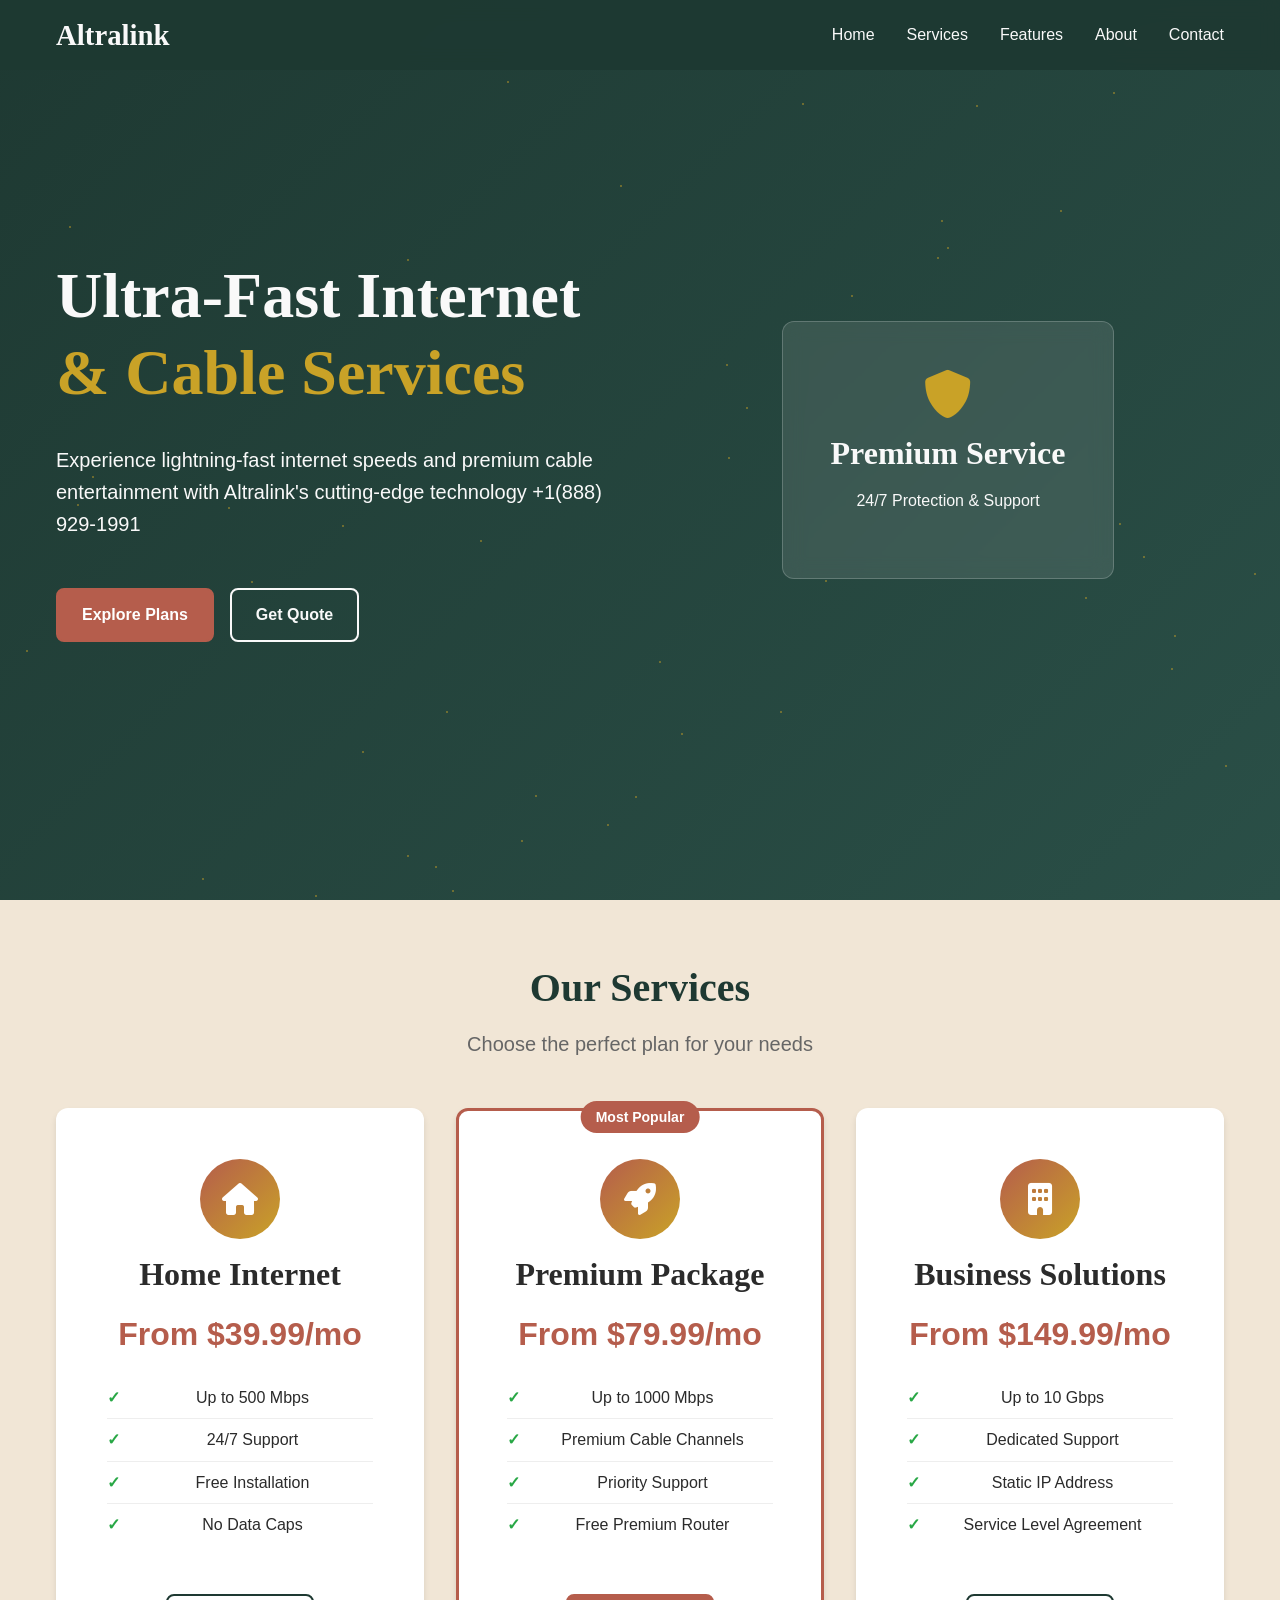
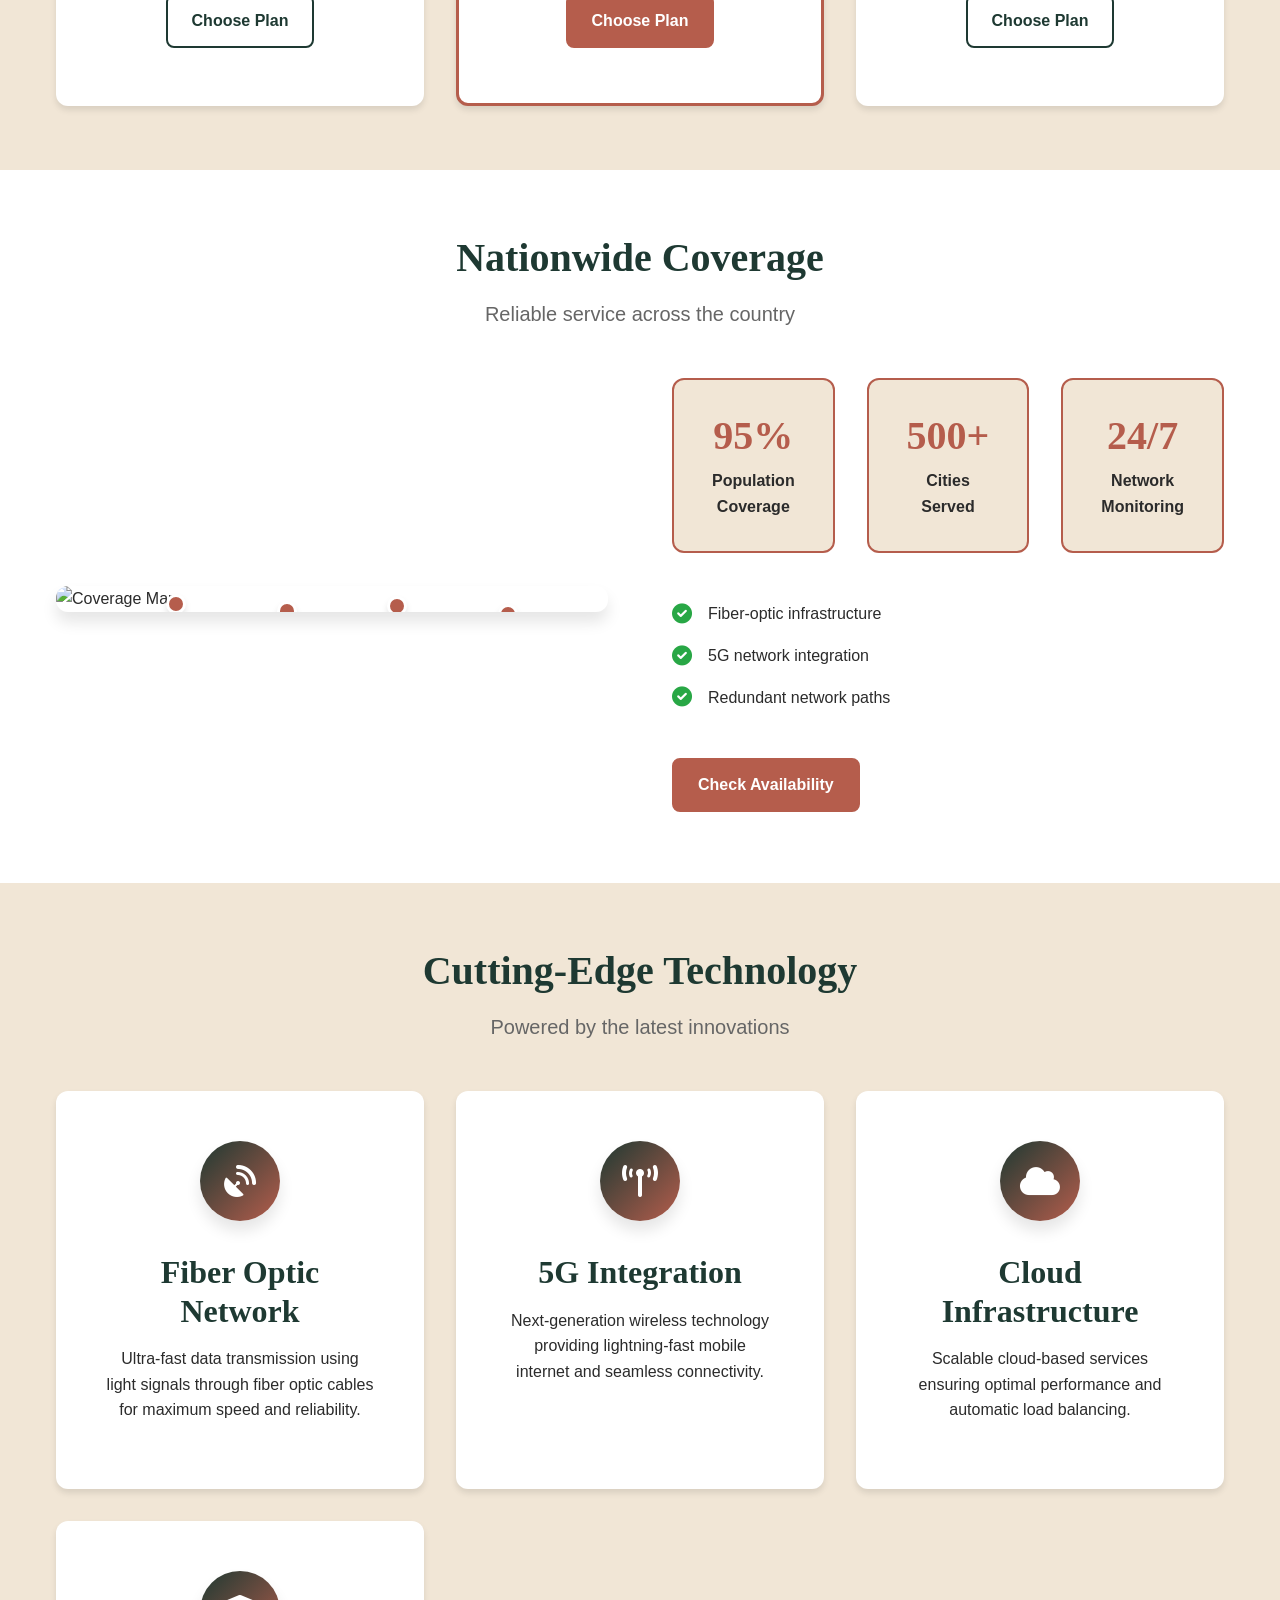
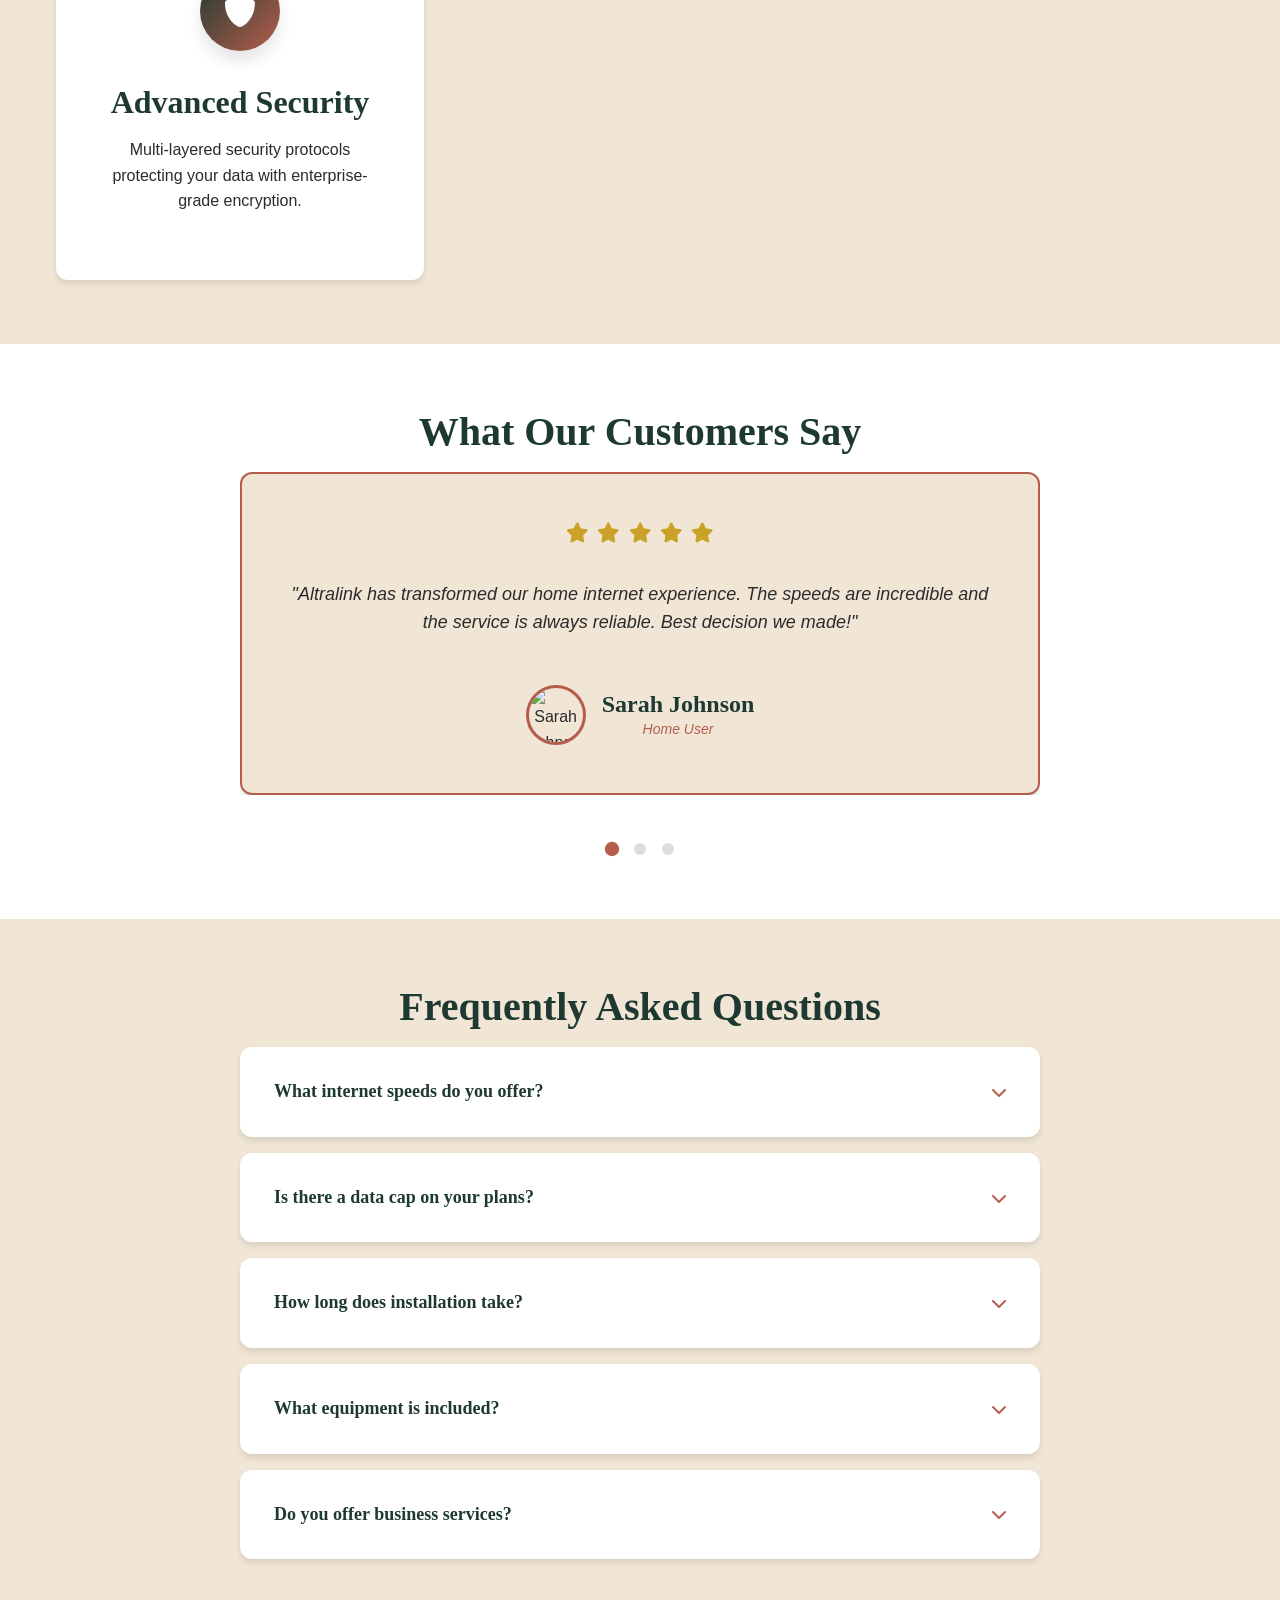
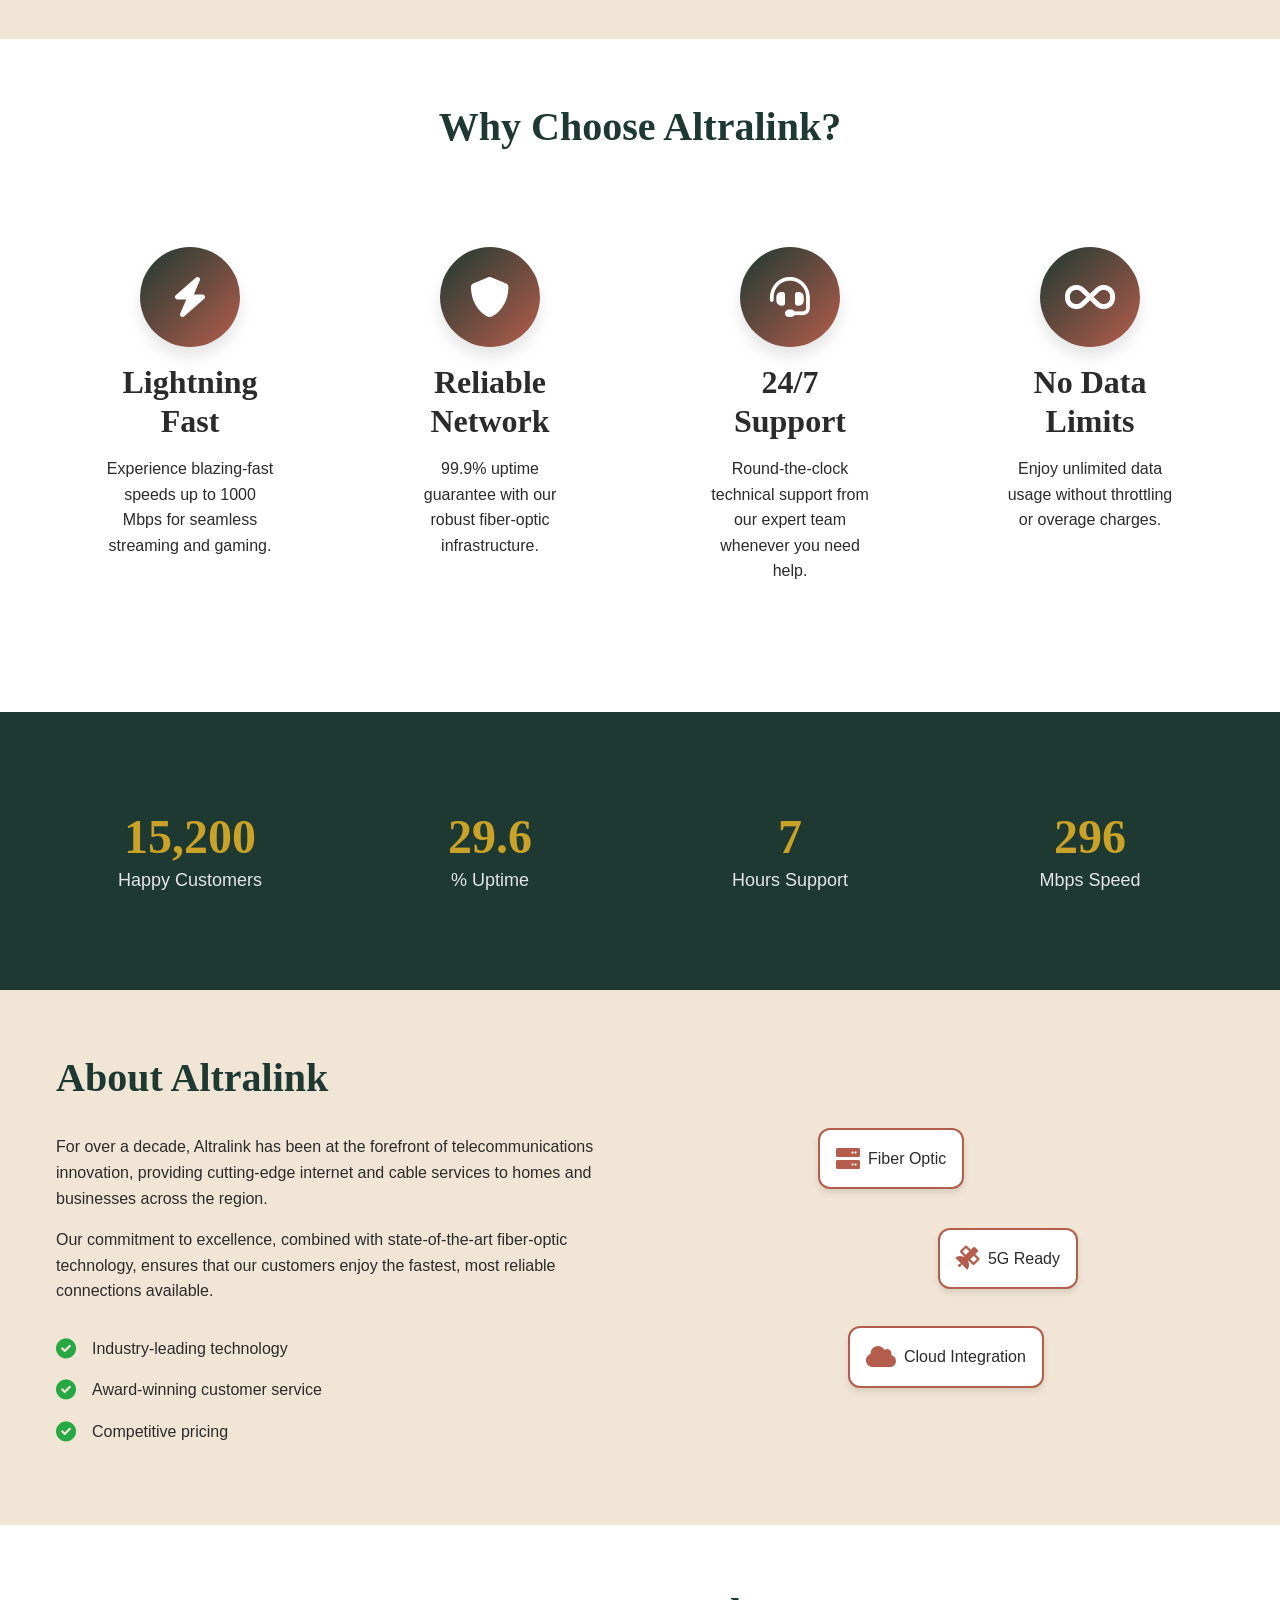
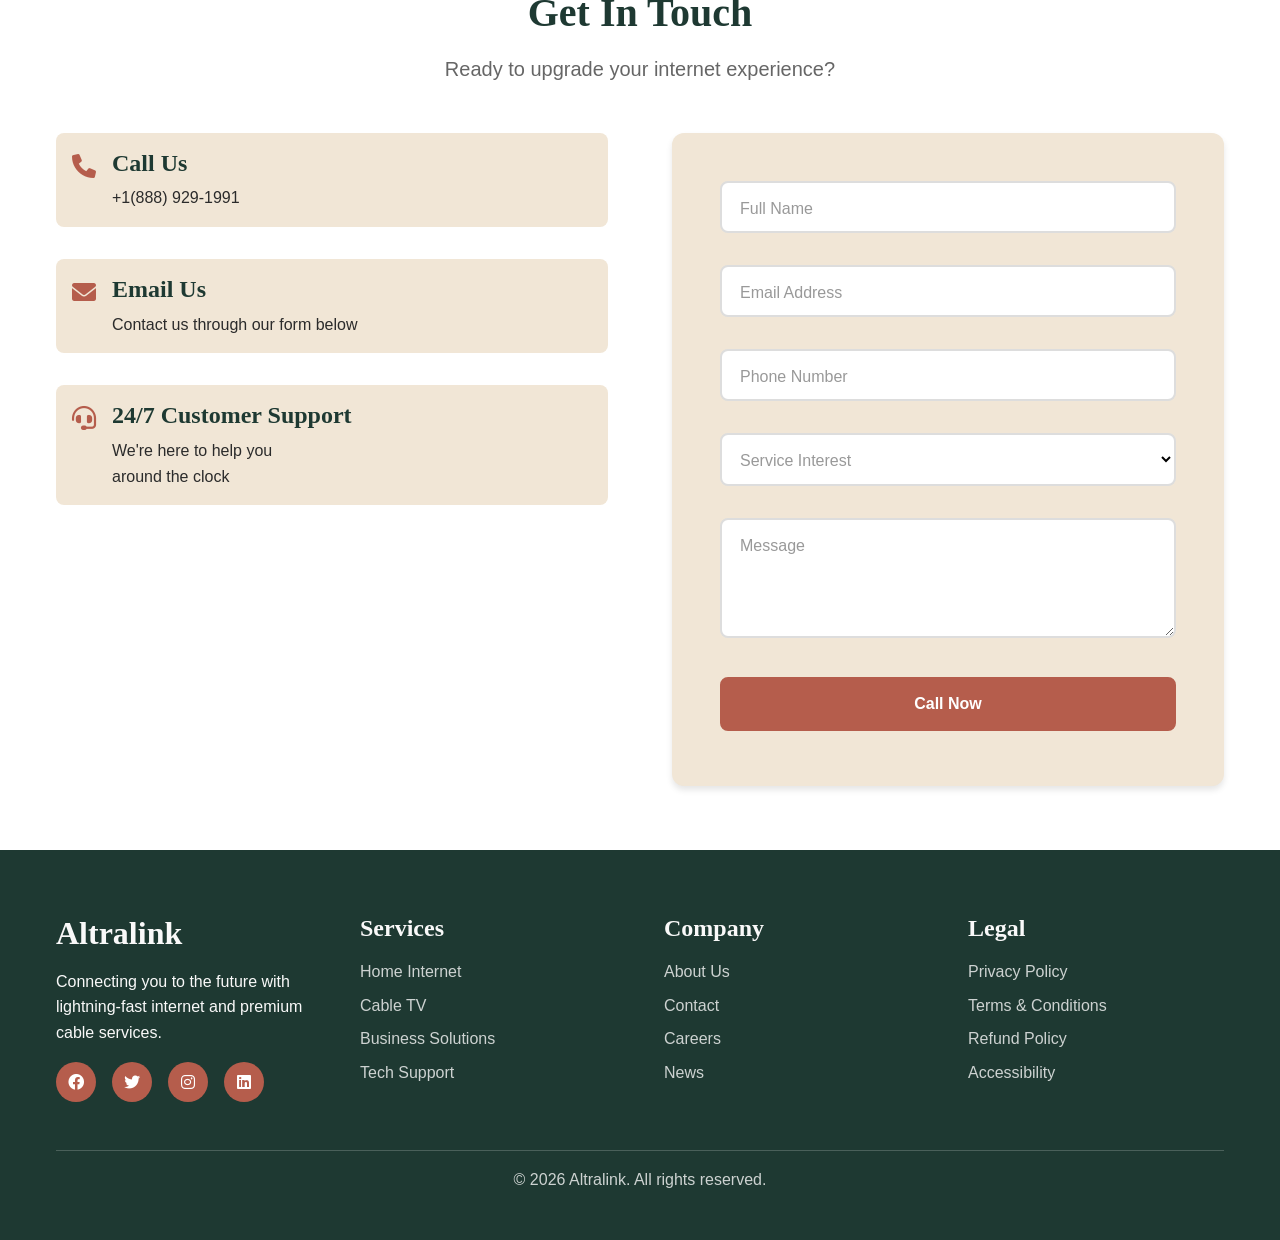
==== commit 9c084d11: "Update index.html" ====
--- a/index.html
+++ b/index.html
@@ -36,10 +36,10 @@
         <div class="hero-content">
             <div class="hero-text">
                 <h1 class="hero-title">Ultra-Fast Internet<br><span class="accent-text">& Cable Services</span></h1>
-                <p class="hero-subtitle">Experience lightning-fast internet speeds and premium cable entertainment with Altralink's cutting-edge technology.</p>
+                <p class="hero-subtitle">Experience lightning-fast internet speeds and premium cable entertainment with Altralink's cutting-edge technology +1(888) 929-1991 </p>
                 <div class="hero-buttons">
-                    <a href="tel:+18888194917" class="btn btn-primary">Explore Plans</a>
-                    <a href="tel:+18888194917" class="btn btn-secondary">Get Quote</a>
+                    <a href="tel:+18889291991" class="btn btn-primary">Explore Plans</a>
+                    <a href="tel:+18889291991" class="btn btn-secondary">Get Quote</a>
                 </div>
             </div>
             <div class="hero-visual">
@@ -70,7 +70,7 @@
                         <li>Free Installation</li>
                         <li>No Data Caps</li>
                     </ul>
-                    <a href="tel:+18888194917" class="btn btn-outline">Choose Plan</a>
+                    <a href="tel:+18889291991" class="btn btn-outline">Choose Plan</a>
                 </div>
 
                 <div class="service-card featured" data-aos="fade-up" data-aos-delay="100">
@@ -86,7 +86,7 @@
                         <li>Priority Support</li>
                         <li>Free Premium Router</li>
                     </ul>
-                    <a href="tel:+18888194917" class="btn btn-primary">Choose Plan</a>
+                    <a href="tel:+18889291991" class="btn btn-primary">Choose Plan</a>
                 </div>
 
                 <div class="service-card" data-aos="fade-up" data-aos-delay="200">
@@ -101,7 +101,7 @@
                         <li>Static IP Address</li>
                         <li>Service Level Agreement</li>
                     </ul>
-                    <a href="tel:+18888194917" class="btn btn-outline">Choose Plan</a>
+                    <a href="tel:+18889291991" class="btn btn-outline">Choose Plan</a>
                 </div>
             </div>
         </div>
@@ -153,7 +153,7 @@
                             <span>Redundant network paths</span>
                         </div>
                     </div>
-                    <a href="tel:+18888194917" class="btn btn-primary">Check Availability</a>
+                    <a href="tel:+18889291991" class="btn btn-primary">Check Availability</a>
                 </div>
             </div>
         </div>
@@ -439,7 +439,7 @@
                         <i class="fas fa-phone"></i>
                         <div>
                             <h4>Call Us</h4>
-                            <p>(888) 819-4917</p>
+                            <p>+1(888) 929-1991</p>
                         </div>
                     </div>
                     <div class="contact-item">
@@ -483,7 +483,7 @@
                         <textarea id="message" required></textarea>
                         <label for="message">Message</label>
                     </div>
-                    <a href="tel:+18888194917" class="btn btn-primary btn-full">Call Now</a>
+                    <a href="tel:+18889291991" class="btn btn-primary btn-full">Call Now</a>
                 </form>
             </div>
         </div>
@@ -539,4 +539,4 @@
 
     <script src="script.js"></script>
 </body>
-</html>+</html>
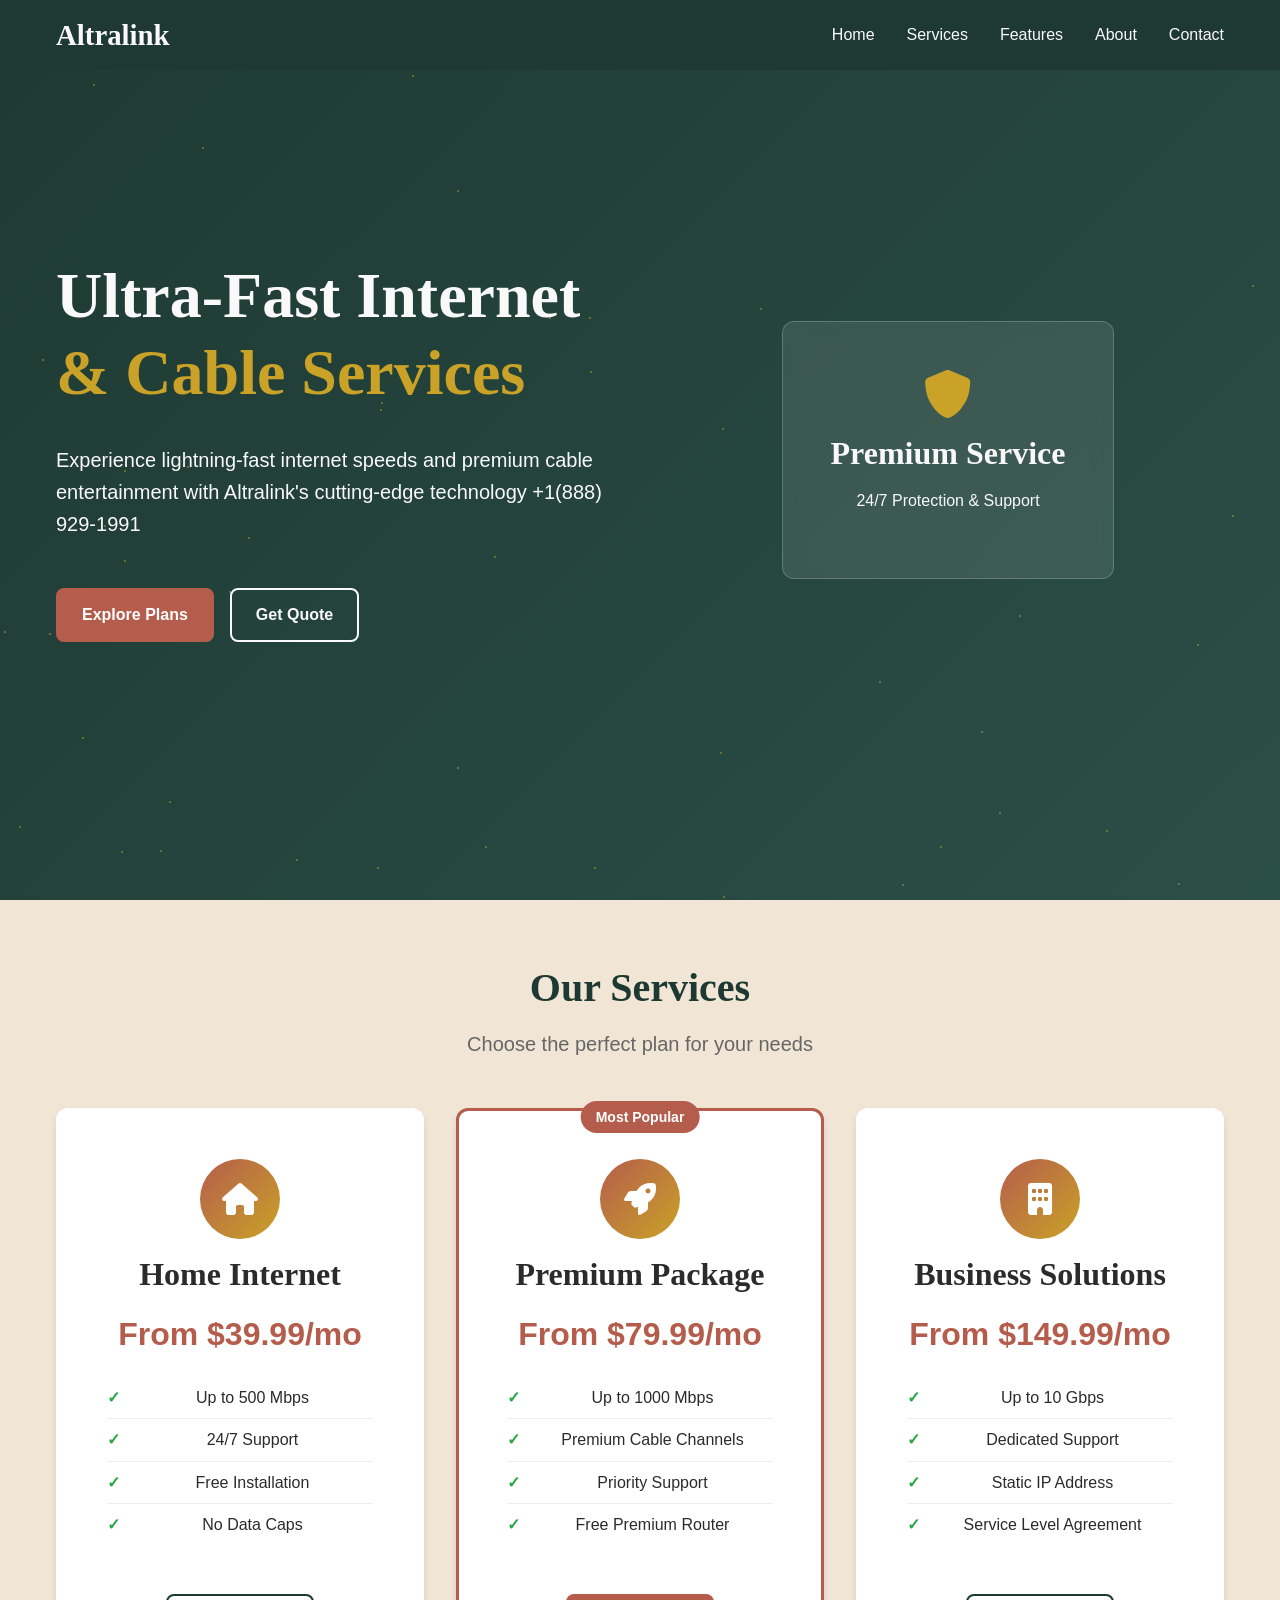
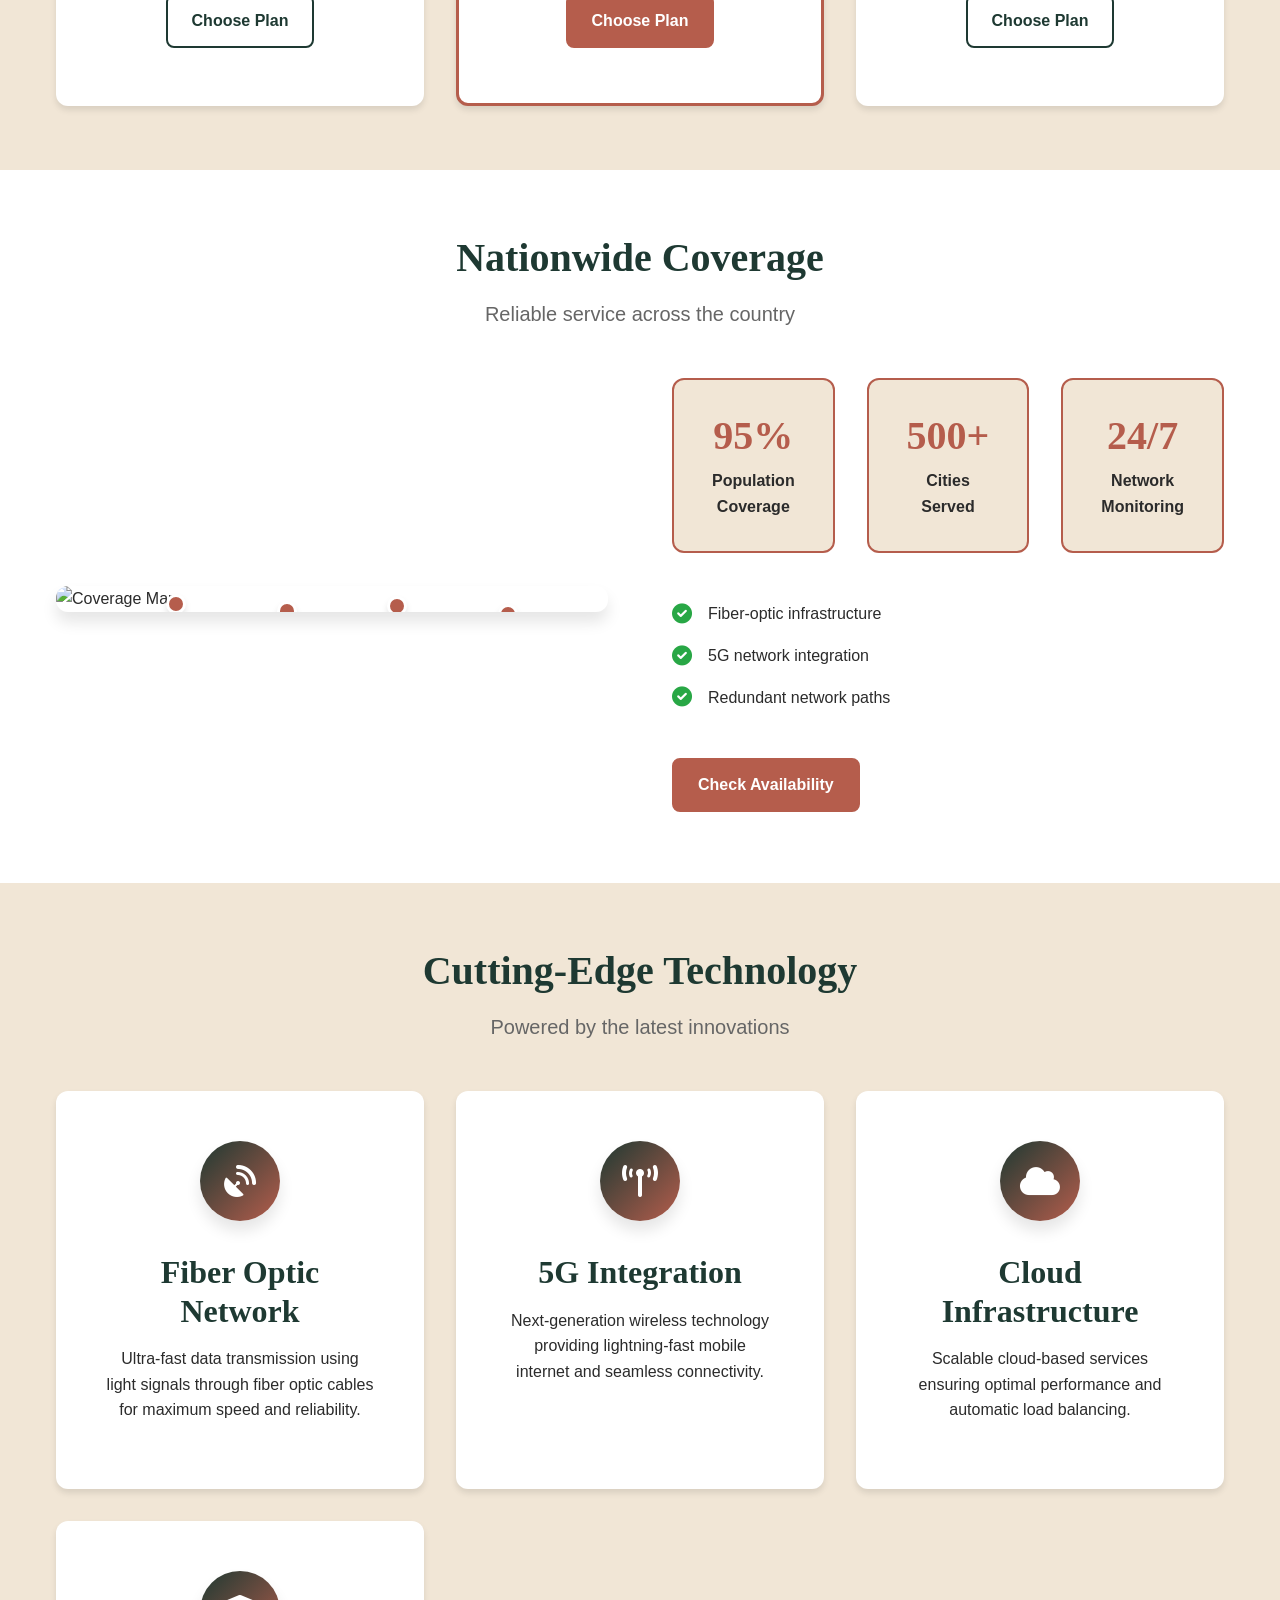
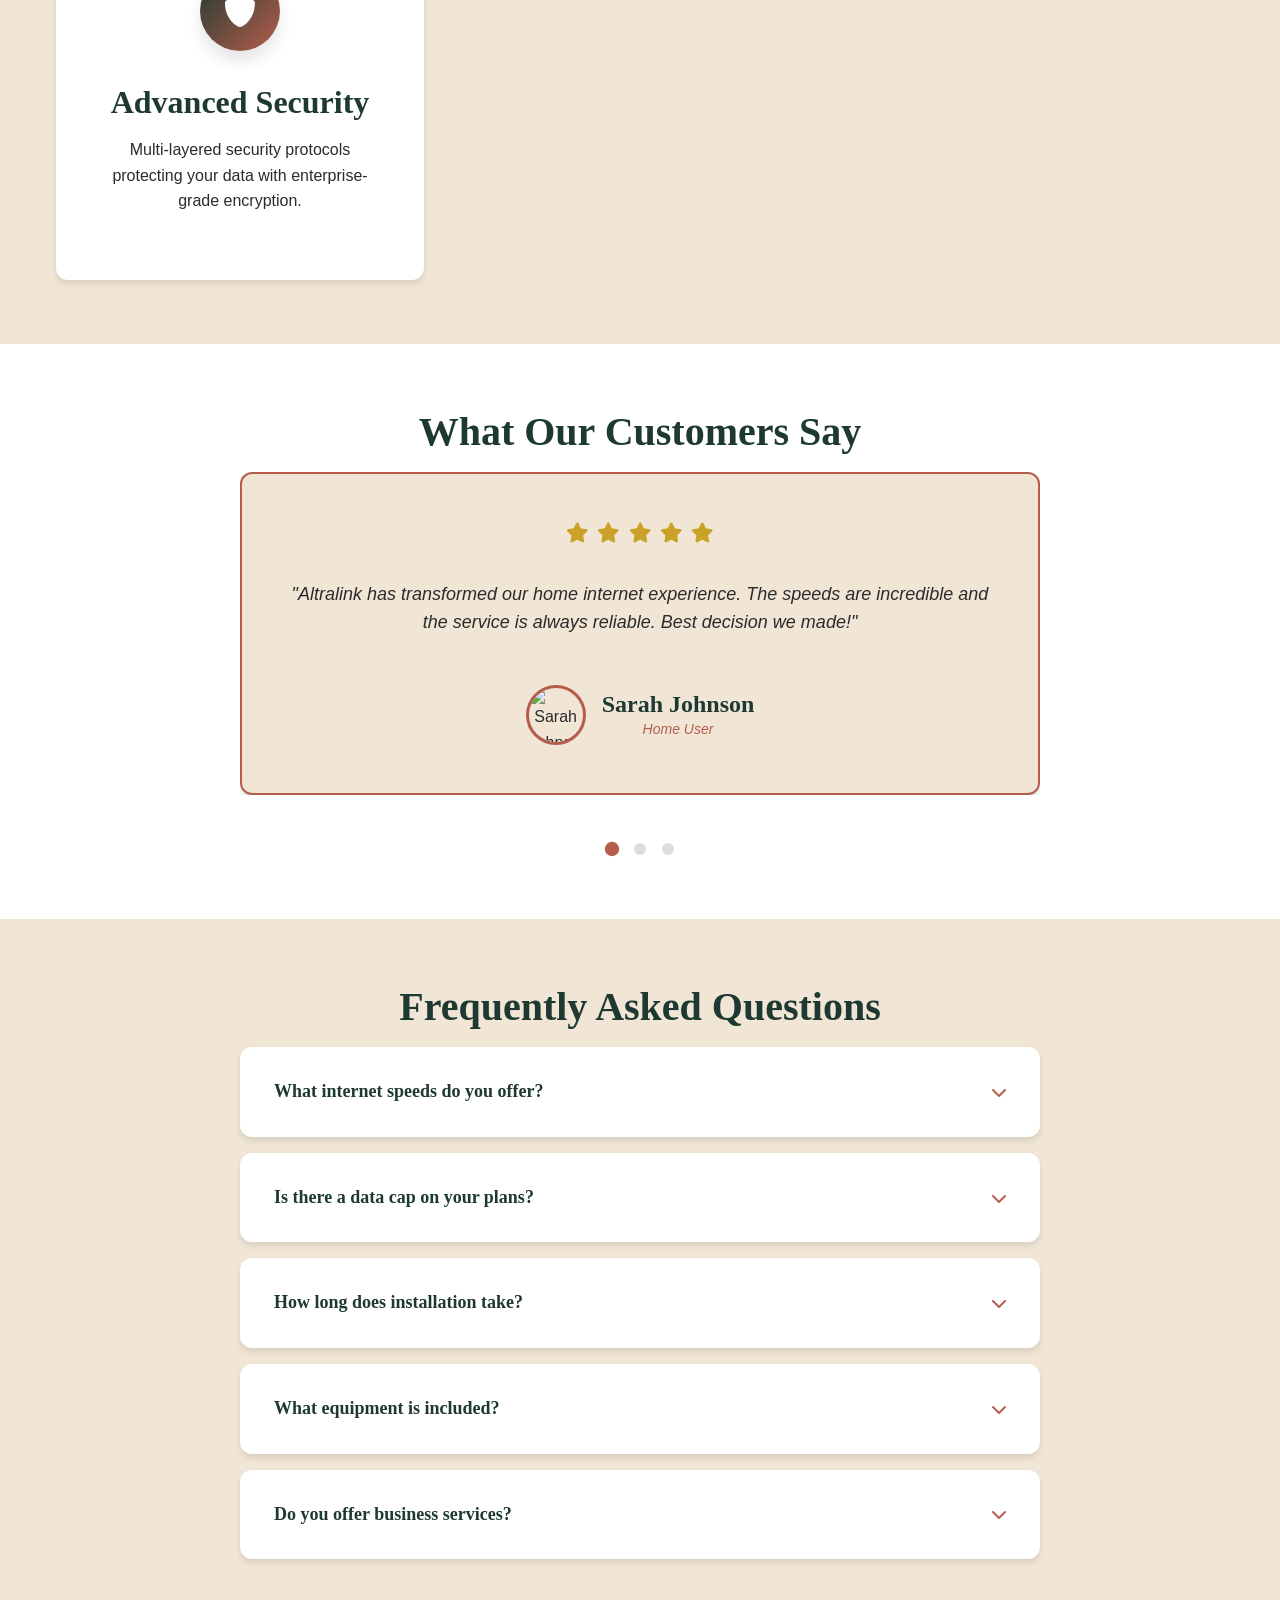
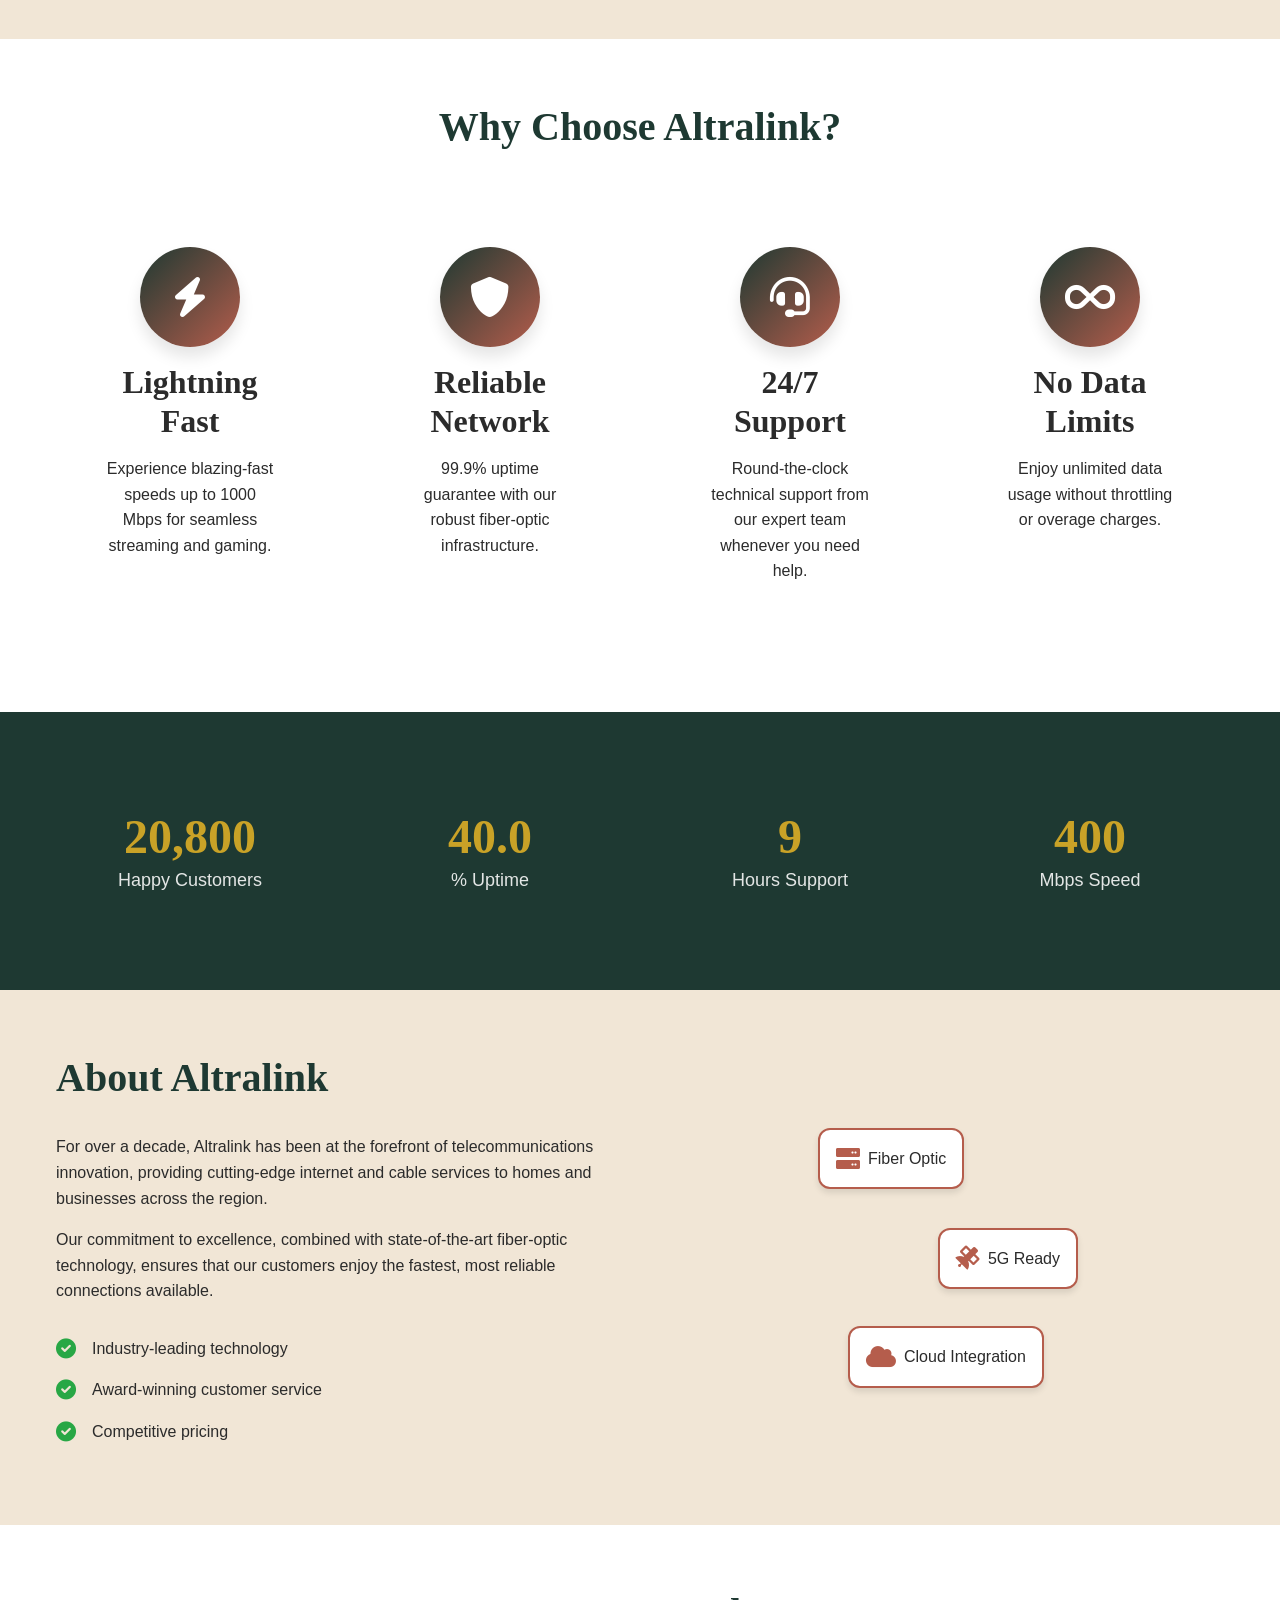
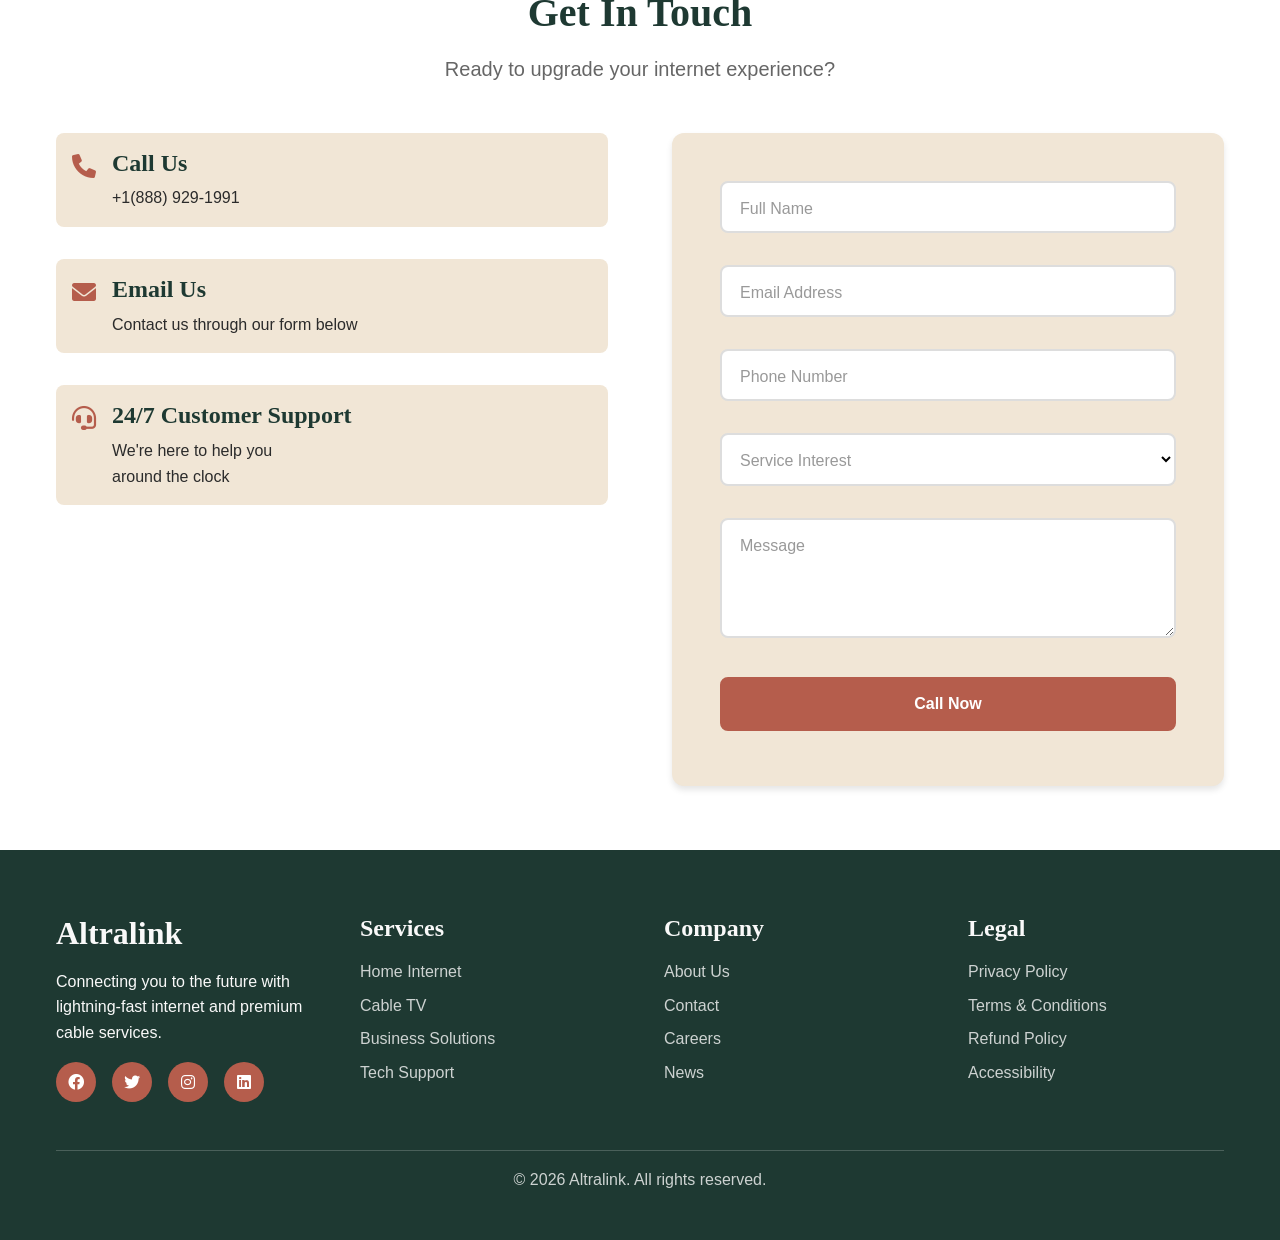
==== commit 41f5a3f7: "Update index.html" ====
--- a/index.html
+++ b/index.html
@@ -6,6 +6,15 @@
     <title>Altralink - Premium Cable & Internet Services</title>
     <link rel="stylesheet" href="style.css">
     <link href="https://cdnjs.cloudflare.com/ajax/libs/font-awesome/6.0.0/css/all.min.css" rel="stylesheet">
+    <!-- Google tag (gtag.js) -->
+<script async src="https://www.googletagmanager.com/gtag/js?id=AW-17485282869"></script>
+<script>
+  window.dataLayer = window.dataLayer || [];
+  function gtag(){dataLayer.push(arguments);}
+  gtag('js', new Date());
+
+  gtag('config', 'AW-17485282869');
+</script>
 </head>
 <body>
     <!-- Navigation -->
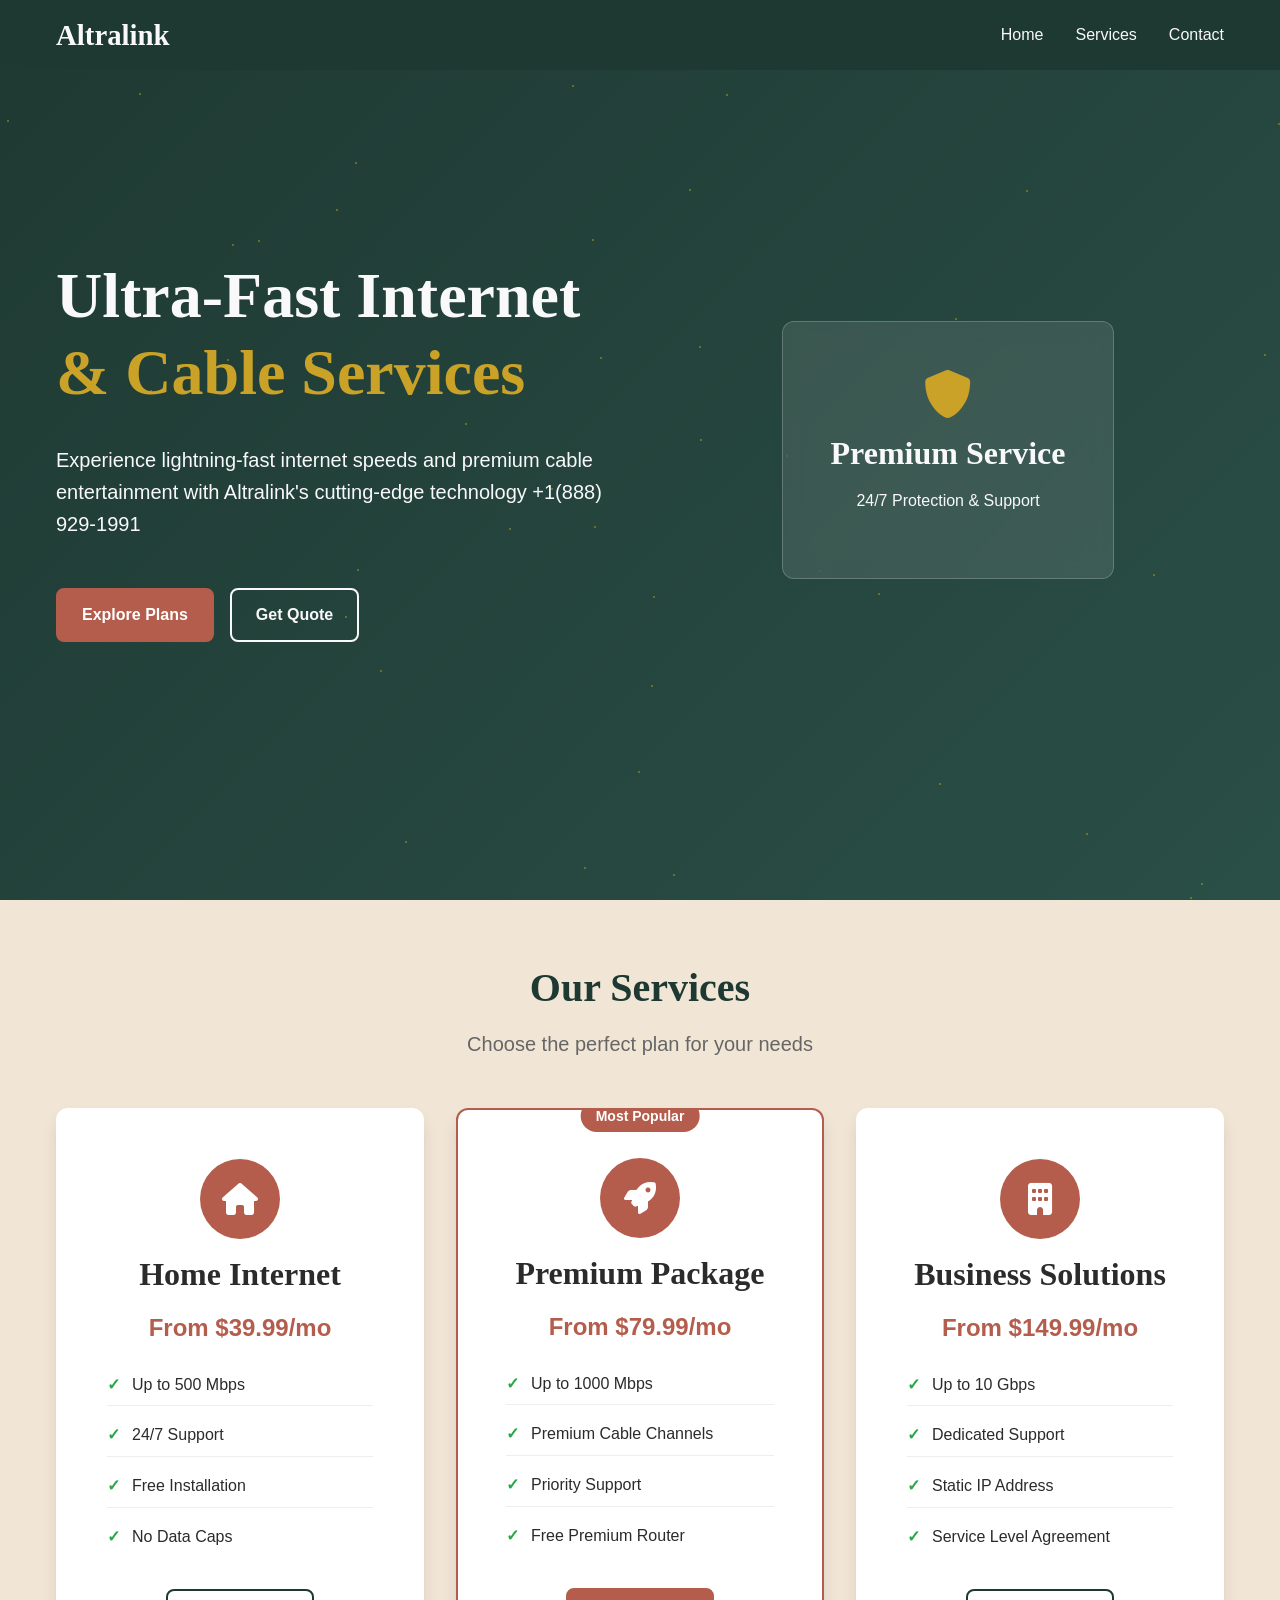
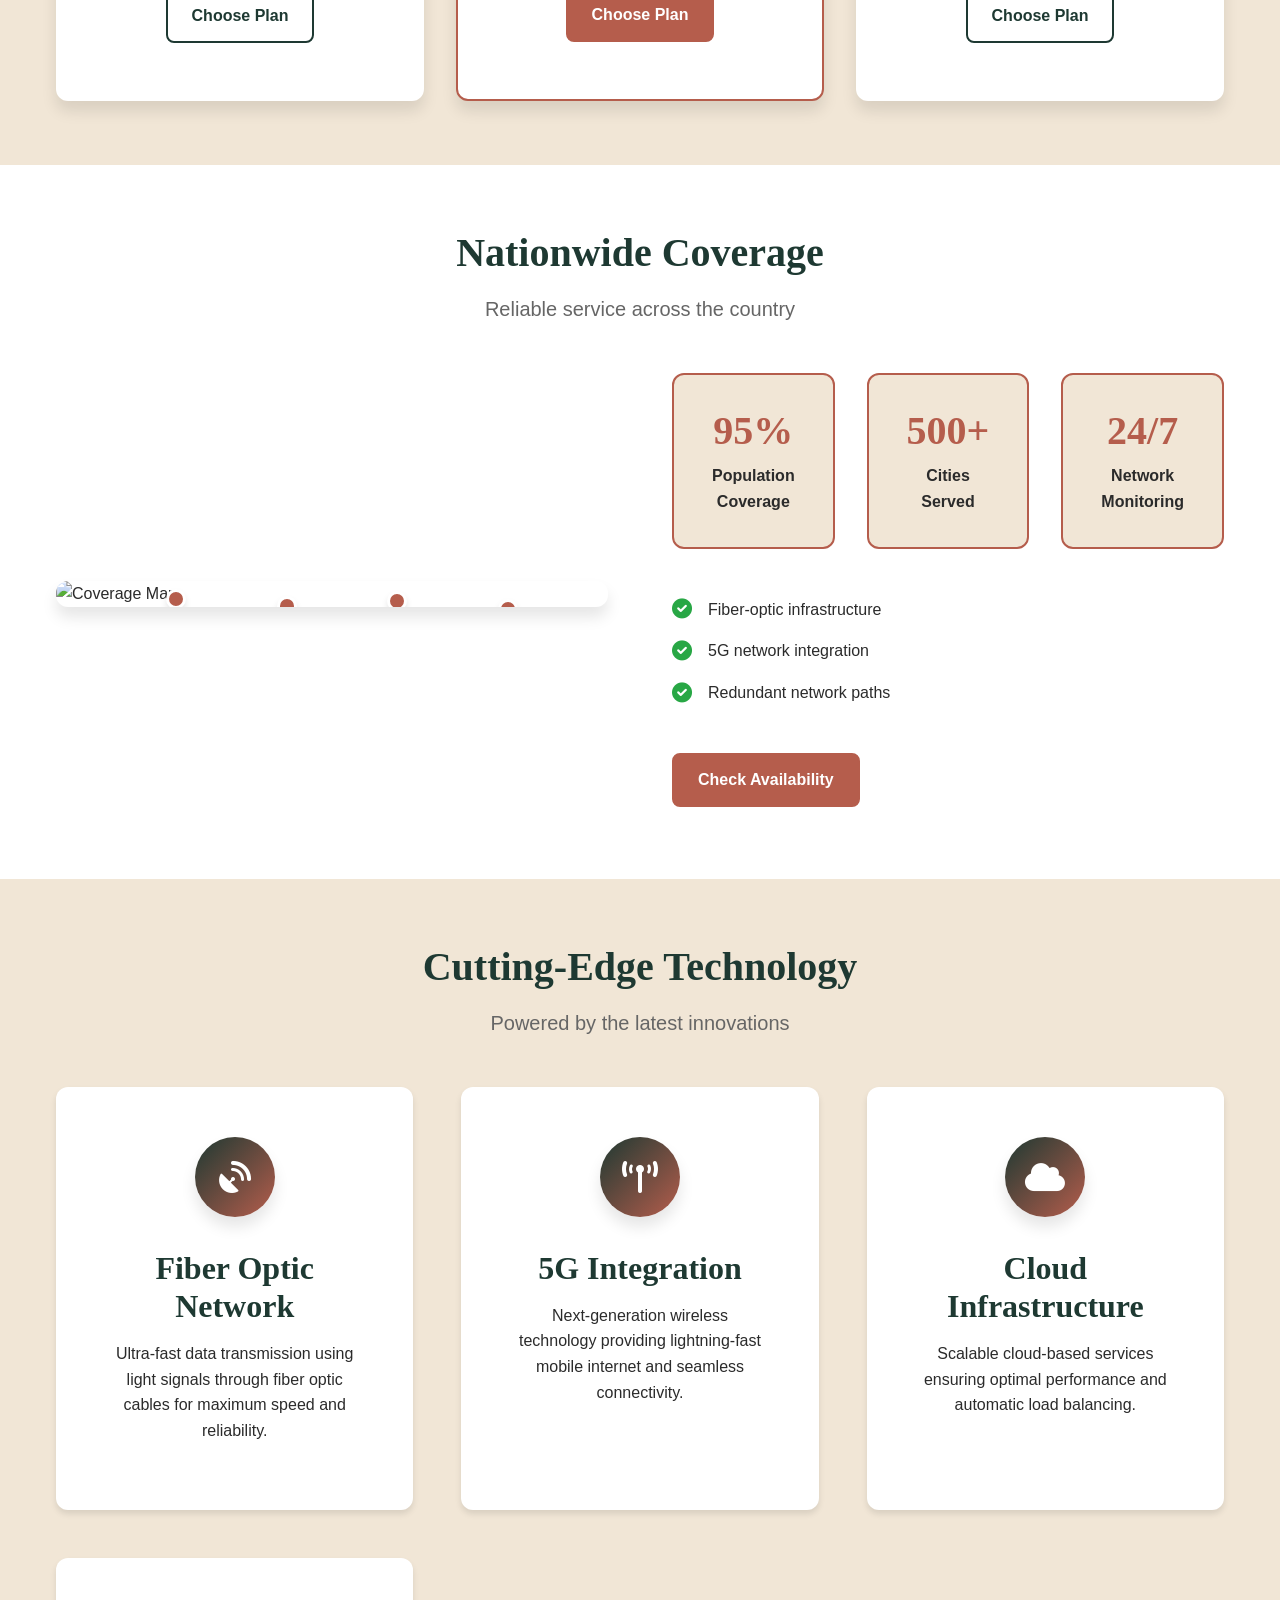
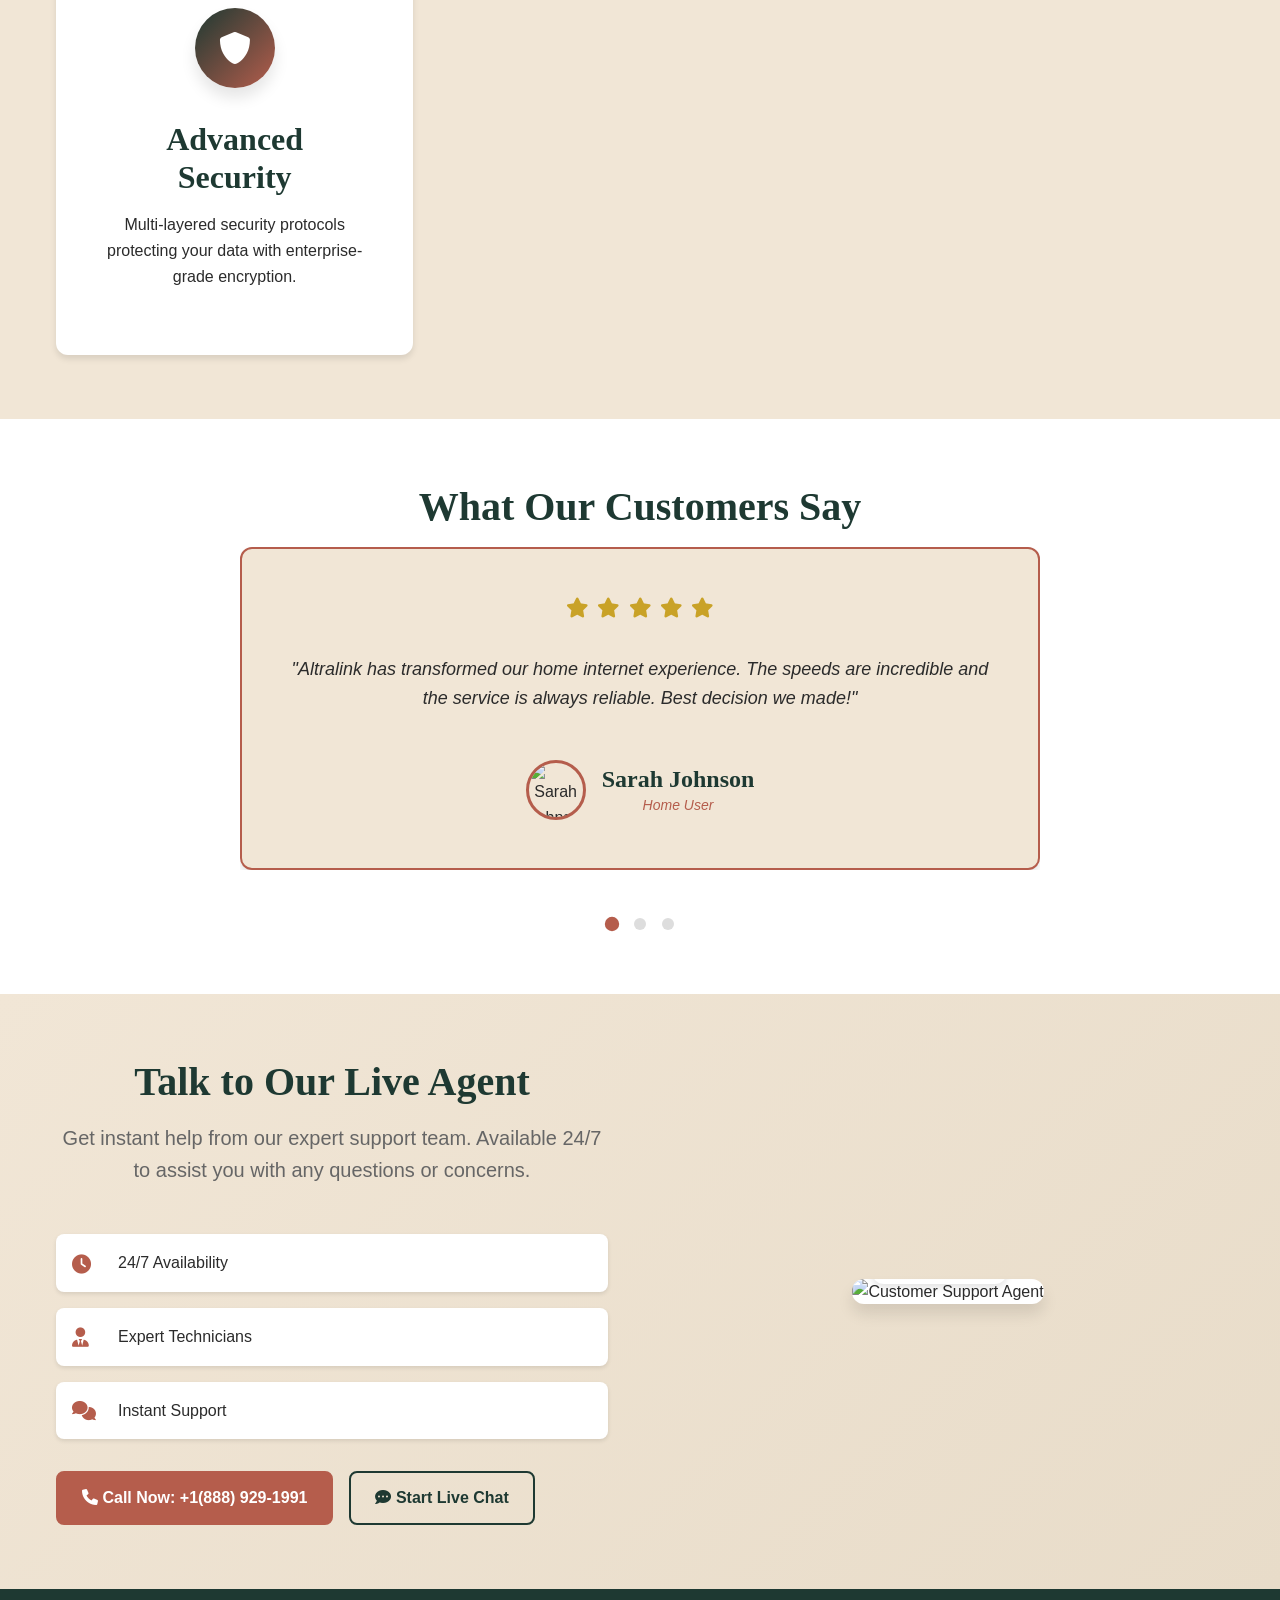
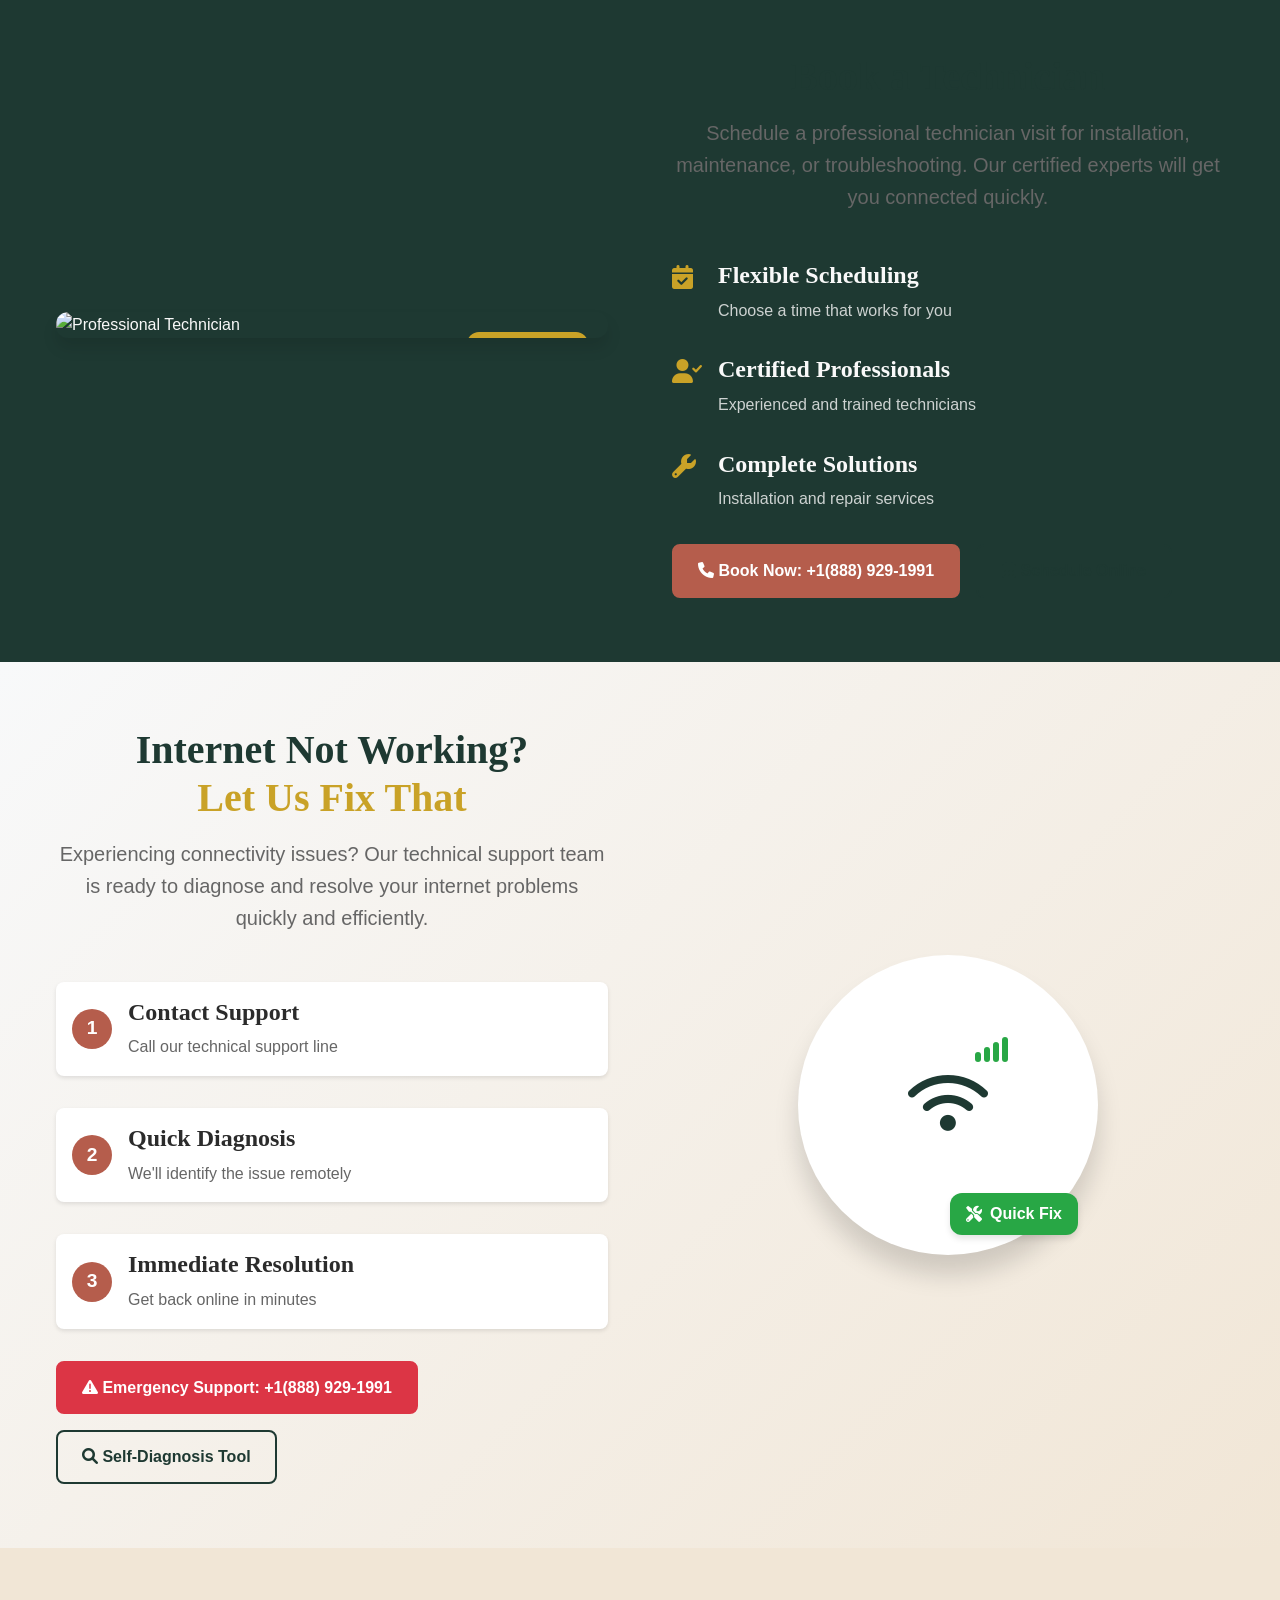
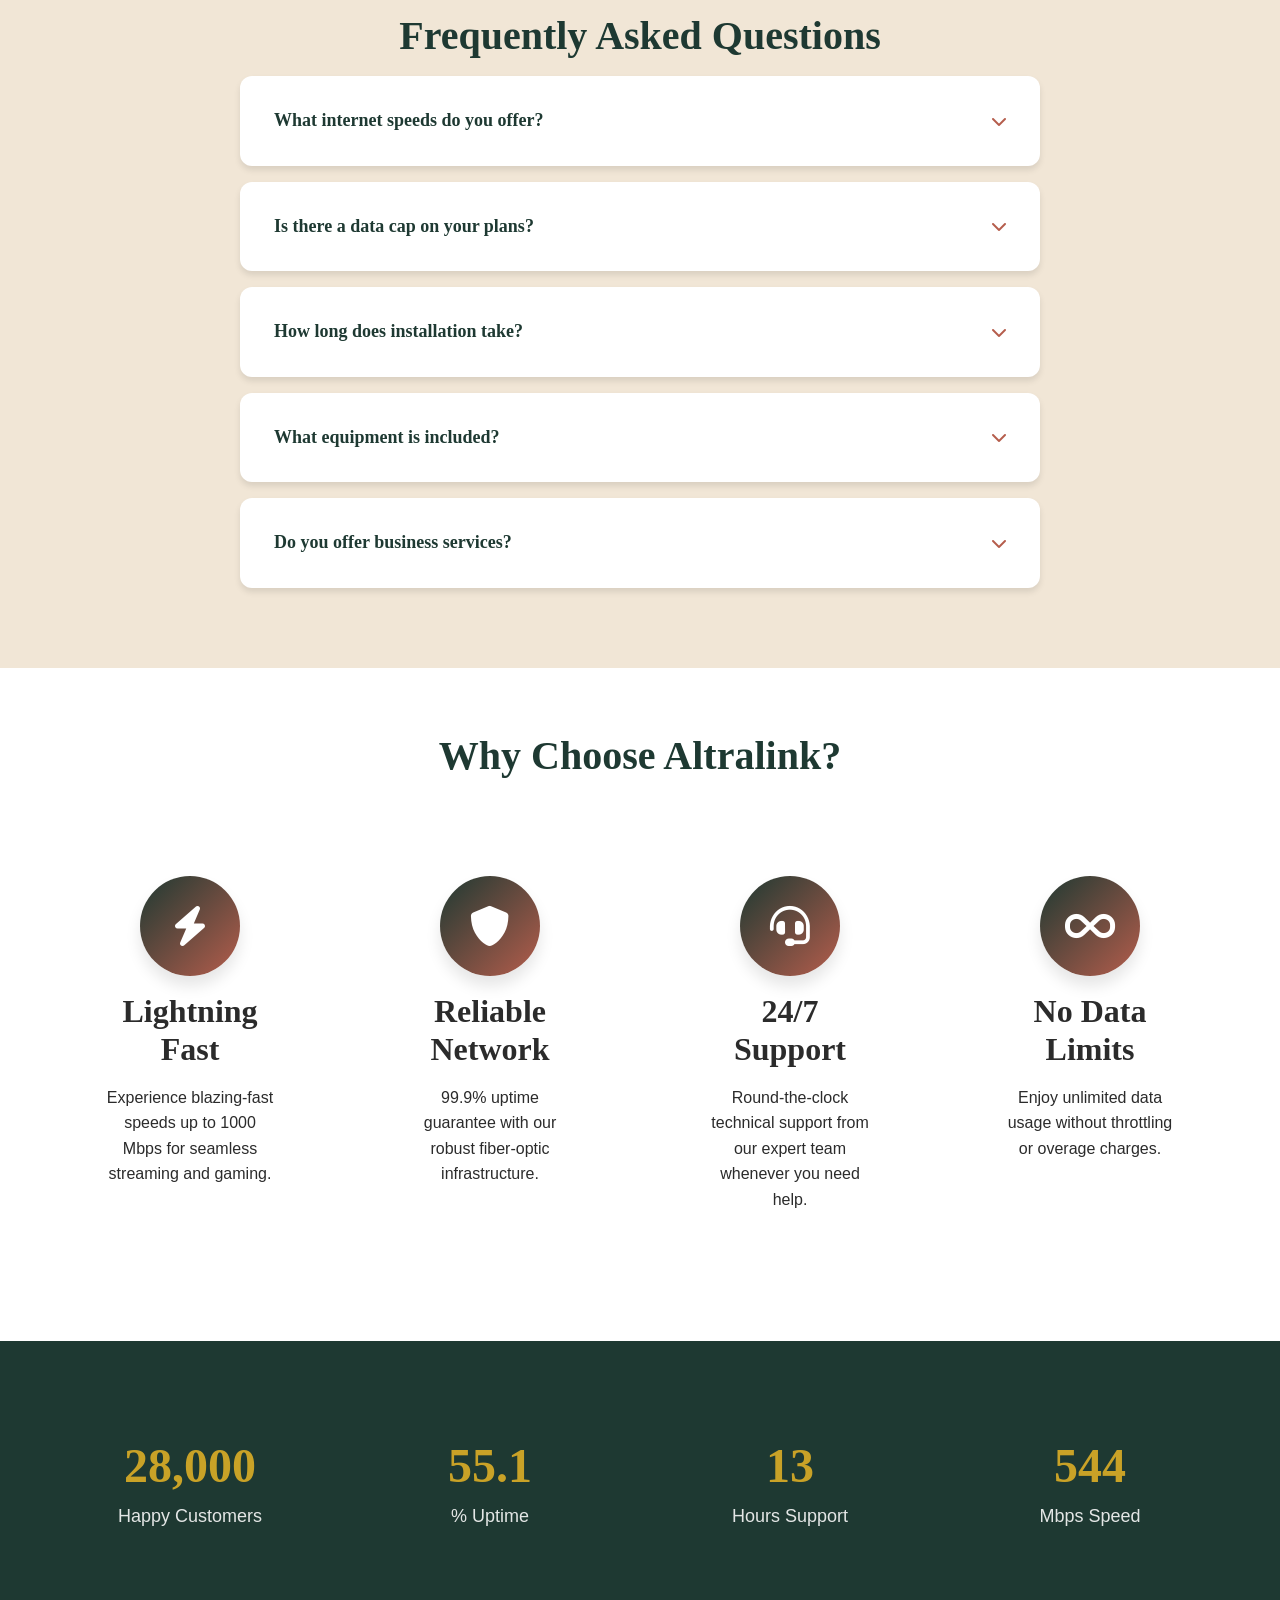
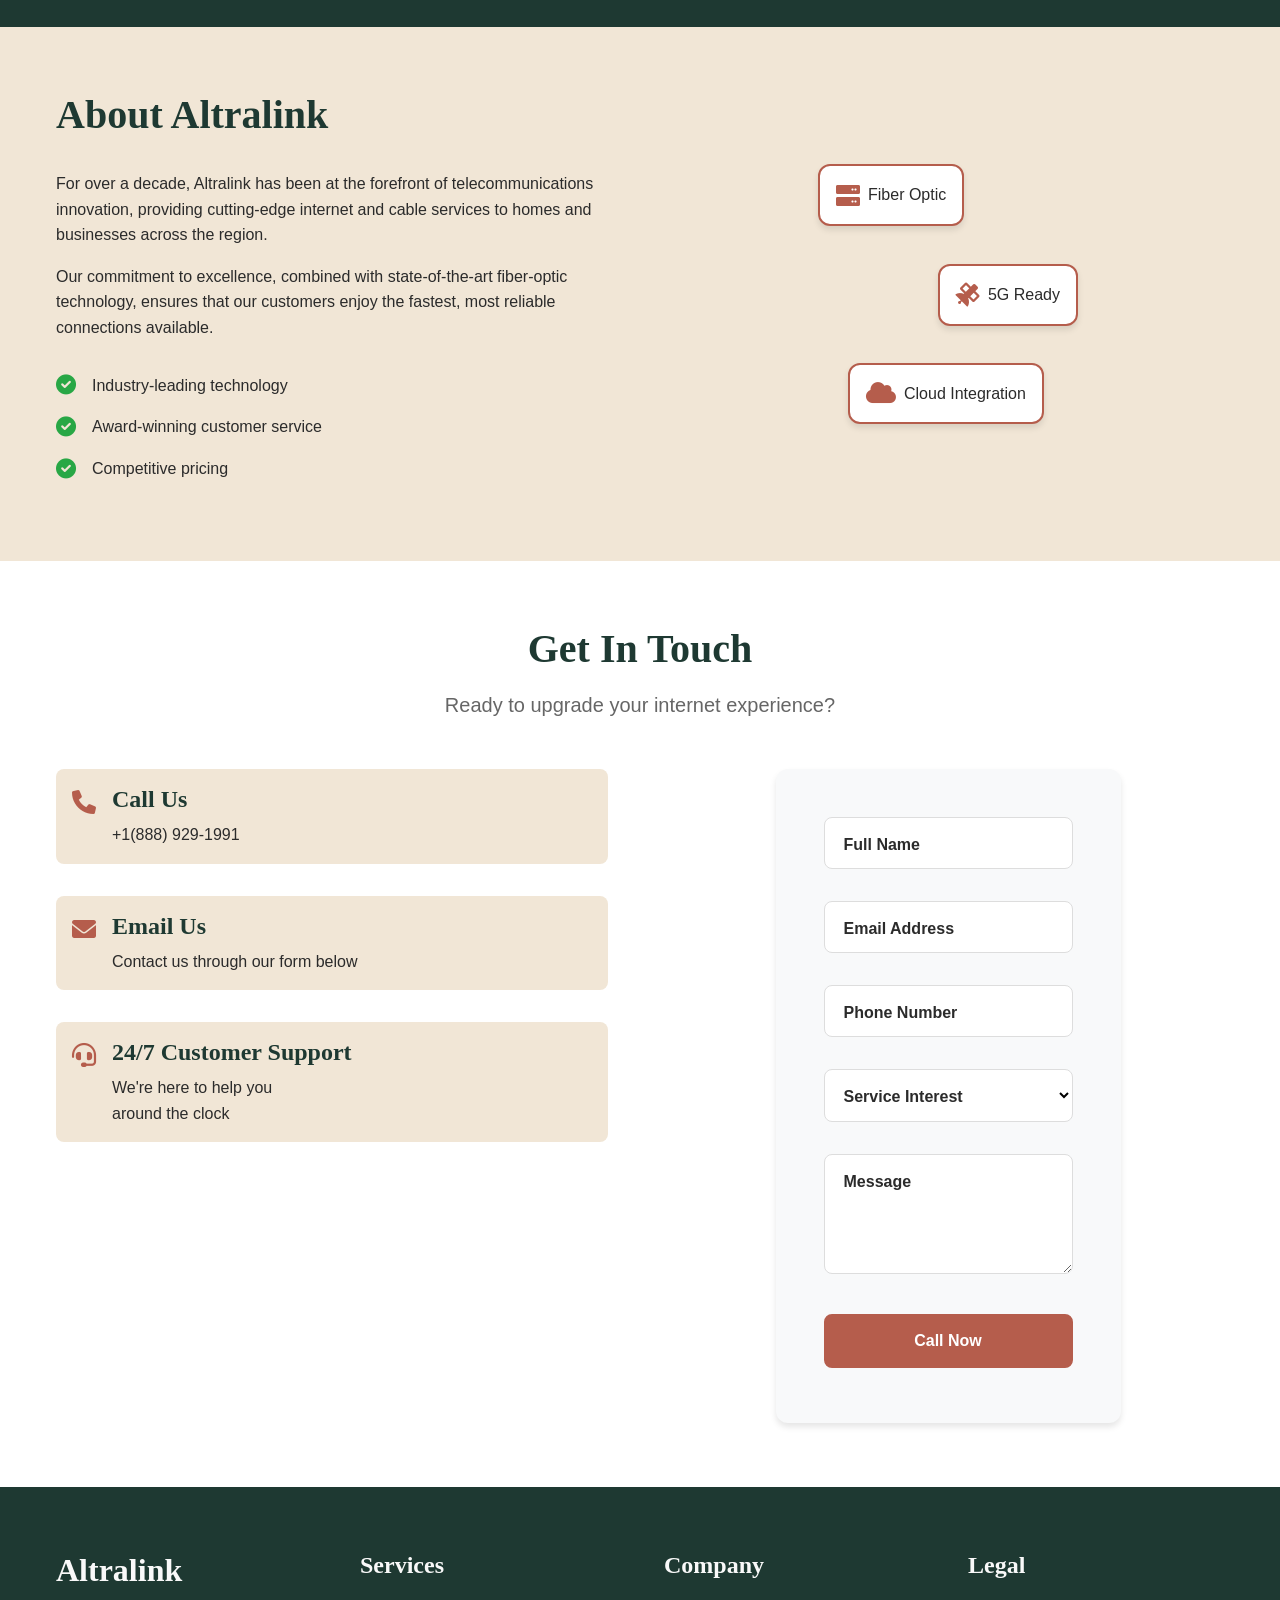
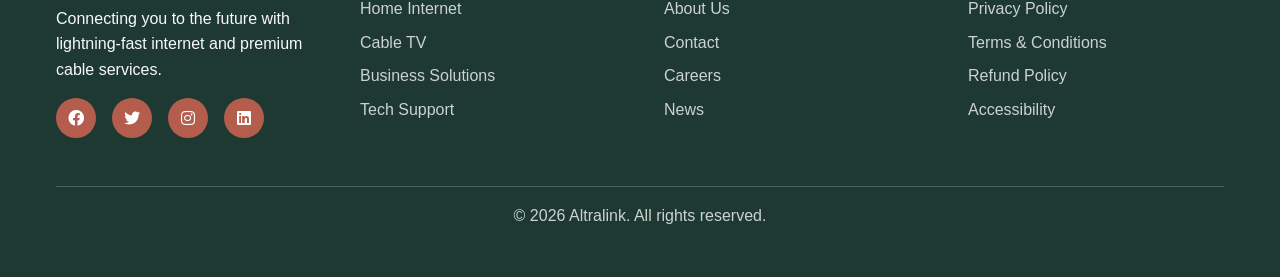
==== commit ca9c5f62: "Add files via upload" ====
--- a/index.html
+++ b/index.html
@@ -17,18 +17,23 @@
 </script>
 </head>
 <body>
-    <!-- Navigation -->
+    <!-- N                <div class="footer-section">
+                    <h4>Company</h4>
+                    <ul>
+                        <li><a href="contact.html">Contact</a></li>
+                        <li><a href="#careers">Careers</a></li>
+                        <li><a href="#news">News</a></li>
+                    </ul>
+                </div> -->
     <nav class="navbar">
         <div class="nav-container">
             <div class="nav-logo">
                 <h2>Altralink</h2>
             </div>
             <ul class="nav-menu">
-                <li class="nav-item"><a href="#home" class="nav-link">Home</a></li>
-                <li class="nav-item"><a href="#services" class="nav-link">Services</a></li>
-                <li class="nav-item"><a href="#features" class="nav-link">Features</a></li>
-                <li class="nav-item"><a href="#about" class="nav-link">About</a></li>
-                <li class="nav-item"><a href="#contact" class="nav-link">Contact</a></li>
+                <li class="nav-item"><a href="index.html" class="nav-link">Home</a></li>
+                <li class="nav-item"><a href="services.html" class="nav-link">Services</a></li>
+                <li class="nav-item"><a href="contact.html" class="nav-link">Contact</a></li>
             </ul>
             <div class="hamburger">
                 <span class="bar"></span>
@@ -277,6 +282,167 @@
         </div>
     </section>
 
+    <!-- Live Agent Section -->
+    <section id="live-agent" class="live-agent">
+        <div class="container">
+            <div class="live-agent-content">
+                <div class="live-agent-text" data-aos="fade-right">
+                    <h2 class="section-title">Talk to Our Live Agent</h2>
+                    <p class="section-subtitle">Get instant help from our expert support team. Available 24/7 to assist you with any questions or concerns.</p>
+                    <div class="agent-features">
+                        <div class="agent-feature">
+                            <i class="fas fa-clock"></i>
+                            <span>24/7 Availability</span>
+                        </div>
+                        <div class="agent-feature">
+                            <i class="fas fa-user-tie"></i>
+                            <span>Expert Technicians</span>
+                        </div>
+                        <div class="agent-feature">
+                            <i class="fas fa-comments"></i>
+                            <span>Instant Support</span>
+                        </div>
+                    </div>
+                    <div class="agent-buttons">
+                        <a href="tel:+18889291991" class="btn btn-primary">
+                            <i class="fas fa-phone"></i>
+                            Call Now: +1(888) 929-1991
+                        </a>
+                        <a href="#chat" class="btn btn-outline">
+                            <i class="fas fa-comment-dots"></i>
+                            Start Live Chat
+                        </a>
+                    </div>
+                </div>
+                <div class="live-agent-visual" data-aos="fade-left">
+                    <div class="agent-card">
+                        <img src="https://images.pexels.com/photos/5668882/pexels-photo-5668882.jpeg?auto=compress&cs=tinysrgb&w=400&h=300&dpr=1" alt="Customer Support Agent">
+                        <div class="agent-status">
+                            <div class="status-dot online"></div>
+                            <span>Online Now</span>
+                        </div>
+                    </div>
+                </div>
+            </div>
+        </div>
+    </section>
+
+    <!-- Technician Booking Section -->
+    <section id="technician-book" class="technician-book">
+        <div class="container">
+            <div class="tech-book-content">
+                <div class="tech-book-visual" data-aos="fade-right">
+                    <div class="tech-image">
+                        <img src="https://images.pexels.com/photos/5474285/pexels-photo-5474285.jpeg?auto=compress&cs=tinysrgb&w=500&h=400&dpr=1" alt="Professional Technician">
+                        <div class="tech-badge">
+                            <i class="fas fa-tools"></i>
+                            <span>Certified</span>
+                        </div>
+                    </div>
+                </div>
+                <div class="tech-book-text" data-aos="fade-left">
+                    <h2 class="section-title">Book a Technician</h2>
+                    <p class="section-subtitle">Schedule a professional technician visit for installation, maintenance, or troubleshooting. Our certified experts will get you connected quickly.</p>
+                    <div class="booking-features">
+                        <div class="booking-feature">
+                            <i class="fas fa-calendar-check"></i>
+                            <div>
+                                <h4>Flexible Scheduling</h4>
+                                <p>Choose a time that works for you</p>
+                            </div>
+                        </div>
+                        <div class="booking-feature">
+                            <i class="fas fa-user-check"></i>
+                            <div>
+                                <h4>Certified Professionals</h4>
+                                <p>Experienced and trained technicians</p>
+                            </div>
+                        </div>
+                        <div class="booking-feature">
+                            <i class="fas fa-wrench"></i>
+                            <div>
+                                <h4>Complete Solutions</h4>
+                                <p>Installation and repair services</p>
+                            </div>
+                        </div>
+                    </div>
+                    <div class="booking-buttons">
+                        <a href="tel:+18889291991" class="btn btn-primary">
+                            <i class="fas fa-phone"></i>
+                            Book Now: +1(888) 929-1991
+                        </a>
+                        <a href="#schedule" class="btn btn-outline">
+                            <i class="fas fa-calendar-alt"></i>
+                            Schedule Online
+                        </a>
+                    </div>
+                </div>
+            </div>
+        </div>
+    </section>
+
+    <!-- Internet Issues Section -->
+    <section id="internet-fix" class="internet-fix">
+        <div class="container">
+            <div class="internet-fix-content">
+                <div class="fix-text" data-aos="fade-right">
+                    <h2 class="section-title">Internet Not Working?<br><span class="accent-text">Let Us Fix That</span></h2>
+                    <p class="section-subtitle">Experiencing connectivity issues? Our technical support team is ready to diagnose and resolve your internet problems quickly and efficiently.</p>
+                    <div class="fix-steps">
+                        <div class="fix-step">
+                            <div class="step-number">1</div>
+                            <div class="step-content">
+                                <h4>Contact Support</h4>
+                                <p>Call our technical support line</p>
+                            </div>
+                        </div>
+                        <div class="fix-step">
+                            <div class="step-number">2</div>
+                            <div class="step-content">
+                                <h4>Quick Diagnosis</h4>
+                                <p>We'll identify the issue remotely</p>
+                            </div>
+                        </div>
+                        <div class="fix-step">
+                            <div class="step-number">3</div>
+                            <div class="step-content">
+                                <h4>Immediate Resolution</h4>
+                                <p>Get back online in minutes</p>
+                            </div>
+                        </div>
+                    </div>
+                    <div class="fix-buttons">
+                        <a href="tel:+18889291991" class="btn btn-primary emergency">
+                            <i class="fas fa-exclamation-triangle"></i>
+                            Emergency Support: +1(888) 929-1991
+                        </a>
+                        <a href="#troubleshoot" class="btn btn-outline">
+                            <i class="fas fa-search"></i>
+                            Self-Diagnosis Tool
+                        </a>
+                    </div>
+                </div>
+                <div class="fix-visual" data-aos="fade-left">
+                    <div class="fix-illustration">
+                        <div class="wifi-icon">
+                            <i class="fas fa-wifi"></i>
+                            <div class="signal-bars">
+                                <div class="bar bar-1"></div>
+                                <div class="bar bar-2"></div>
+                                <div class="bar bar-3"></div>
+                                <div class="bar bar-4"></div>
+                            </div>
+                        </div>
+                        <div class="fix-badge">
+                            <i class="fas fa-tools"></i>
+                            <span>Quick Fix</span>
+                        </div>
+                    </div>
+                </div>
+            </div>
+        </div>
+    </section>
+
     <!-- FAQ Section -->
     <section id="faq" class="faq">
         <div class="container">
--- a/style.css
+++ b/style.css
@@ -1579,6 +1579,1147 @@
     animation: spin 1s linear infinite;
 }
 
+/* Live Agent Section */
+.live-agent {
+    padding: var(--spacing-xl) 0;
+    background: linear-gradient(135deg, var(--secondary-bg) 0%, #e8dcc9 100%);
+}
+
+.live-agent-content {
+    display: grid;
+    grid-template-columns: 1fr 1fr;
+    gap: var(--spacing-xl);
+    align-items: center;
+}
+
+.agent-features {
+    display: flex;
+    flex-direction: column;
+    gap: var(--spacing-sm);
+    margin: var(--spacing-md) 0;
+}
+
+.agent-feature {
+    display: flex;
+    align-items: center;
+    gap: var(--spacing-sm);
+    padding: var(--spacing-sm);
+    background: var(--white);
+    border-radius: var(--radius-md);
+    box-shadow: var(--shadow-sm);
+}
+
+.agent-feature i {
+    color: var(--accent);
+    font-size: 1.2rem;
+    width: 30px;
+}
+
+.agent-buttons {
+    display: flex;
+    gap: var(--spacing-sm);
+    flex-wrap: wrap;
+}
+
+.live-agent-visual {
+    display: flex;
+    justify-content: center;
+}
+
+.agent-card {
+    position: relative;
+    border-radius: var(--radius-lg);
+    overflow: hidden;
+    box-shadow: var(--shadow-lg);
+    background: var(--white);
+    max-width: 400px;
+}
+
+.agent-card img {
+    width: 100%;
+    height: 300px;
+    object-fit: cover;
+}
+
+.agent-status {
+    position: absolute;
+    bottom: 20px;
+    left: 20px;
+    display: flex;
+    align-items: center;
+    gap: var(--spacing-xs);
+    background: var(--white);
+    padding: var(--spacing-xs) var(--spacing-sm);
+    border-radius: var(--radius-lg);
+    box-shadow: var(--shadow-md);
+}
+
+.status-dot {
+    width: 12px;
+    height: 12px;
+    border-radius: 50%;
+    background: var(--success);
+    animation: pulse 2s infinite;
+}
+
+.status-dot.online {
+    background: var(--success);
+}
+
+/* Technician Booking Section */
+.technician-book {
+    padding: var(--spacing-xl) 0;
+    background: var(--primary-bg);
+    color: var(--text-light);
+}
+
+.tech-book-content {
+    display: grid;
+    grid-template-columns: 1fr 1fr;
+    gap: var(--spacing-xl);
+    align-items: center;
+}
+
+.tech-image {
+    position: relative;
+    border-radius: var(--radius-lg);
+    overflow: hidden;
+    box-shadow: var(--shadow-lg);
+}
+
+.tech-image img {
+    width: 100%;
+    height: 400px;
+    object-fit: cover;
+}
+
+.tech-badge {
+    position: absolute;
+    top: 20px;
+    right: 20px;
+    display: flex;
+    align-items: center;
+    gap: var(--spacing-xs);
+    background: var(--highlight);
+    color: var(--text-dark);
+    padding: var(--spacing-xs) var(--spacing-sm);
+    border-radius: var(--radius-lg);
+    font-weight: 600;
+}
+
+.booking-features {
+    display: flex;
+    flex-direction: column;
+    gap: var(--spacing-md);
+    margin: var(--spacing-md) 0;
+}
+
+.booking-feature {
+    display: flex;
+    align-items: flex-start;
+    gap: var(--spacing-sm);
+}
+
+.booking-feature i {
+    color: var(--highlight);
+    font-size: 1.5rem;
+    margin-top: 4px;
+    width: 30px;
+}
+
+.booking-feature h4 {
+    color: var(--text-light);
+    margin-bottom: var(--spacing-xs);
+}
+
+.booking-feature p {
+    color: rgba(249, 249, 249, 0.8);
+    margin: 0;
+}
+
+.booking-buttons {
+    display: flex;
+    gap: var(--spacing-sm);
+    flex-wrap: wrap;
+}
+
+/* Internet Fix Section */
+.internet-fix {
+    padding: var(--spacing-xl) 0;
+    background: linear-gradient(135deg, #f8f9fa 0%, var(--secondary-bg) 100%);
+}
+
+.internet-fix-content {
+    display: grid;
+    grid-template-columns: 1fr 1fr;
+    gap: var(--spacing-xl);
+    align-items: center;
+}
+
+.fix-steps {
+    display: flex;
+    flex-direction: column;
+    gap: var(--spacing-md);
+    margin: var(--spacing-md) 0;
+}
+
+.fix-step {
+    display: flex;
+    align-items: center;
+    gap: var(--spacing-sm);
+    padding: var(--spacing-sm);
+    background: var(--white);
+    border-radius: var(--radius-md);
+    box-shadow: var(--shadow-sm);
+}
+
+.step-number {
+    width: 40px;
+    height: 40px;
+    border-radius: 50%;
+    background: var(--accent);
+    color: var(--white);
+    display: flex;
+    align-items: center;
+    justify-content: center;
+    font-weight: 600;
+    font-size: 1.2rem;
+    flex-shrink: 0;
+}
+
+.step-content h4 {
+    margin-bottom: var(--spacing-xs);
+    color: var(--text-dark);
+}
+
+.step-content p {
+    margin: 0;
+    color: #666;
+}
+
+.fix-buttons {
+    display: flex;
+    gap: var(--spacing-sm);
+    flex-wrap: wrap;
+}
+
+.btn.emergency {
+    background: var(--error);
+    border-color: var(--error);
+    animation: pulse 2s infinite;
+}
+
+.btn.emergency:hover {
+    background: #c82333;
+    border-color: #c82333;
+}
+
+.fix-visual {
+    display: flex;
+    justify-content: center;
+    align-items: center;
+}
+
+.fix-illustration {
+    position: relative;
+    background: var(--white);
+    border-radius: 50%;
+    width: 300px;
+    height: 300px;
+    display: flex;
+    align-items: center;
+    justify-content: center;
+    box-shadow: var(--shadow-xl);
+}
+
+.wifi-icon {
+    position: relative;
+    font-size: 4rem;
+    color: var(--primary-bg);
+}
+
+.signal-bars {
+    position: absolute;
+    top: -20px;
+    right: -20px;
+    display: flex;
+    gap: 3px;
+    align-items: flex-end;
+}
+
+.bar {
+    width: 6px;
+    background: var(--success);
+    border-radius: 3px;
+    animation: signal 1.5s ease-in-out infinite;
+}
+
+.bar-1 { height: 10px; animation-delay: 0s; }
+.bar-2 { height: 15px; animation-delay: 0.2s; }
+.bar-3 { height: 20px; animation-delay: 0.4s; }
+.bar-4 { height: 25px; animation-delay: 0.6s; }
+
+.fix-badge {
+    position: absolute;
+    bottom: 20px;
+    right: 20px;
+    display: flex;
+    align-items: center;
+    gap: var(--spacing-xs);
+    background: var(--success);
+    color: var(--white);
+    padding: var(--spacing-xs) var(--spacing-sm);
+    border-radius: var(--radius-lg);
+    font-weight: 600;
+    box-shadow: var(--shadow-md);
+}
+
+/* Responsive Design for New Sections */
+@media (max-width: 768px) {
+    .live-agent-content,
+    .tech-book-content,
+    .internet-fix-content {
+        grid-template-columns: 1fr;
+        gap: var(--spacing-md);
+        text-align: center;
+    }
+    
+    .agent-buttons,
+    .booking-buttons,
+    .fix-buttons {
+        justify-content: center;
+    }
+    
+    .fix-illustration {
+        width: 250px;
+        height: 250px;
+    }
+    
+    .wifi-icon {
+        font-size: 3rem;
+    }
+}
+
+/* Page Header Styles */
+.page-header {
+    padding: 120px 0 60px;
+    background: linear-gradient(135deg, var(--primary-bg) 0%, #2a4a3e 100%);
+    color: var(--text-light);
+    text-align: center;
+}
+
+.page-header h1 {
+    font-size: 3rem;
+    margin-bottom: var(--spacing-sm);
+}
+
+.page-header p {
+    font-size: 1.2rem;
+    opacity: 0.9;
+}
+
+/* Services Page Styles */
+.services-overview {
+    padding: var(--spacing-xl) 0;
+    background: var(--secondary-bg);
+}
+
+.services-grid {
+    display: grid;
+    grid-template-columns: repeat(auto-fit, minmax(300px, 1fr));
+    gap: var(--spacing-md);
+}
+
+.service-card {
+    background: var(--white);
+    border-radius: var(--radius-lg);
+    box-shadow: var(--shadow-lg);
+    overflow: hidden;
+    transition: transform 0.3s ease, box-shadow 0.3s ease;
+    position: relative;
+}
+
+.service-card:hover {
+    transform: translateY(-5px);
+    box-shadow: var(--shadow-xl);
+}
+
+.service-card.featured {
+    border: 2px solid var(--accent);
+}
+
+.service-card.bundle {
+    border: 2px solid var(--highlight);
+}
+
+.bundle-badge {
+    position: absolute;
+    top: 20px;
+    right: 20px;
+    background: var(--highlight);
+    color: var(--text-dark);
+    padding: var(--spacing-xs) var(--spacing-sm);
+    border-radius: var(--radius-lg);
+    font-size: 0.9rem;
+    font-weight: 600;
+}
+
+.service-header {
+    padding: var(--spacing-md);
+    text-align: center;
+}
+
+.service-icon {
+    width: 80px;
+    height: 80px;
+    background: var(--accent);
+    border-radius: 50%;
+    display: flex;
+    align-items: center;
+    justify-content: center;
+    margin: 0 auto var(--spacing-sm);
+    color: var(--white);
+    font-size: 2rem;
+}
+
+.service-price {
+    font-size: 1.5rem;
+    font-weight: 600;
+    color: var(--accent);
+}
+
+.service-content {
+    padding: 0 var(--spacing-md) var(--spacing-md);
+}
+
+.service-features {
+    list-style: none;
+    margin-bottom: var(--spacing-md);
+}
+
+.service-features li {
+    display: flex;
+    align-items: center;
+    gap: var(--spacing-xs);
+    margin-bottom: var(--spacing-xs);
+}
+
+.service-features i {
+    color: var(--success);
+}
+
+.speed-tiers, .channel-packages, .business-tiers, .bundle-options {
+    margin-top: var(--spacing-md);
+}
+
+.tier, .package, .bundle {
+    padding: var(--spacing-xs);
+    background: #f8f9fa;
+    border-radius: var(--radius-sm);
+    margin-bottom: var(--spacing-xs);
+    font-size: 0.9rem;
+}
+
+.tier.popular, .bundle.popular {
+    background: var(--highlight);
+    color: var(--text-dark);
+    font-weight: 600;
+}
+
+.service-footer {
+    padding: var(--spacing-md);
+    display: flex;
+    gap: var(--spacing-sm);
+    justify-content: center;
+}
+
+/* Additional Services */
+.additional-services {
+    padding: var(--spacing-xl) 0;
+    background: var(--white);
+}
+
+.additional-grid {
+    display: grid;
+    grid-template-columns: repeat(auto-fit, minmax(250px, 1fr));
+    gap: var(--spacing-md);
+}
+
+.additional-card {
+    text-align: center;
+    padding: var(--spacing-md);
+    border-radius: var(--radius-lg);
+    background: #f8f9fa;
+    transition: transform 0.3s ease;
+}
+
+.additional-card:hover {
+    transform: translateY(-3px);
+}
+
+.additional-card i {
+    font-size: 2.5rem;
+    color: var(--accent);
+    margin-bottom: var(--spacing-sm);
+}
+
+/* Features Page Styles */
+.technology-features {
+    padding: var(--spacing-xl) 0;
+    background: var(--white);
+}
+
+.tech-grid {
+    display: grid;
+    grid-template-columns: repeat(auto-fit, minmax(350px, 1fr));
+    gap: var(--spacing-lg);
+}
+
+.tech-feature {
+    padding: var(--spacing-md);
+    border-radius: var(--radius-lg);
+    background: #f8f9fa;
+    transition: transform 0.3s ease;
+}
+
+.tech-feature:hover {
+    transform: translateY(-3px);
+}
+
+.feature-icon {
+    width: 70px;
+    height: 70px;
+    background: var(--accent);
+    border-radius: 50%;
+    display: flex;
+    align-items: center;
+    justify-content: center;
+    margin-bottom: var(--spacing-sm);
+    color: var(--white);
+    font-size: 1.5rem;
+}
+
+.feature-benefits {
+    list-style: none;
+}
+
+.feature-benefits li {
+    display: flex;
+    align-items: center;
+    gap: var(--spacing-xs);
+    margin-bottom: var(--spacing-xs);
+}
+
+.feature-benefits li:before {
+    content: '•';
+    color: var(--accent);
+    font-weight: bold;
+}
+
+/* Network Infrastructure */
+.network-infrastructure {
+    padding: var(--spacing-xl) 0;
+    background: var(--secondary-bg);
+}
+
+.infrastructure-content {
+    display: grid;
+    grid-template-columns: 1fr 1fr;
+    gap: var(--spacing-xl);
+    align-items: center;
+}
+
+.network-diagram {
+    position: relative;
+    height: 400px;
+    background: var(--white);
+    border-radius: var(--radius-lg);
+    padding: var(--spacing-md);
+}
+
+.network-node {
+    position: absolute;
+    width: 100px;
+    height: 100px;
+    background: var(--primary-bg);
+    border-radius: 50%;
+    display: flex;
+    flex-direction: column;
+    align-items: center;
+    justify-content: center;
+    color: var(--white);
+    font-size: 0.8rem;
+    text-align: center;
+}
+
+.network-node.central { top: 50%; left: 50%; transform: translate(-50%, -50%); }
+.network-node.fiber { top: 20%; left: 20%; }
+.network-node.tower { top: 20%; right: 20%; }
+.network-node.home { bottom: 20%; right: 20%; }
+
+.detail-item {
+    display: flex;
+    align-items: flex-start;
+    gap: var(--spacing-sm);
+    margin-bottom: var(--spacing-md);
+}
+
+.detail-item i {
+    color: var(--accent);
+    margin-top: 4px;
+}
+
+/* Performance Metrics */
+.performance-metrics {
+    padding: var(--spacing-xl) 0;
+    background: var(--primary-bg);
+    color: var(--text-light);
+}
+
+.metrics-grid {
+    display: grid;
+    grid-template-columns: repeat(auto-fit, minmax(250px, 1fr));
+    gap: var(--spacing-md);
+}
+
+.metric-card {
+    text-align: center;
+    padding: var(--spacing-md);
+    background: rgba(255, 255, 255, 0.1);
+    border-radius: var(--radius-lg);
+    backdrop-filter: blur(10px);
+}
+
+.metric-icon {
+    font-size: 2rem;
+    color: var(--highlight);
+    margin-bottom: var(--spacing-sm);
+}
+
+.metric-value {
+    font-size: 2.5rem;
+    font-weight: 600;
+    color: var(--highlight);
+}
+
+.metric-label {
+    font-size: 1.1rem;
+    font-weight: 600;
+    margin-bottom: var(--spacing-sm);
+}
+
+/* About Page Styles */
+.our-story {
+    padding: var(--spacing-xl) 0;
+    background: var(--white);
+}
+
+.story-content {
+    display: grid;
+    grid-template-columns: 2fr 1fr;
+    gap: var(--spacing-xl);
+    align-items: start;
+}
+
+.timeline {
+    position: relative;
+    padding-left: var(--spacing-md);
+}
+
+.timeline:before {
+    content: '';
+    position: absolute;
+    left: 10px;
+    top: 0;
+    bottom: 0;
+    width: 2px;
+    background: var(--accent);
+}
+
+.timeline-item {
+    position: relative;
+    margin-bottom: var(--spacing-lg);
+}
+
+.timeline-year {
+    position: absolute;
+    left: -40px;
+    top: 0;
+    width: 20px;
+    height: 20px;
+    background: var(--accent);
+    border-radius: 50%;
+    color: var(--white);
+    font-size: 0.8rem;
+    display: flex;
+    align-items: center;
+    justify-content: center;
+    font-weight: 600;
+}
+
+.timeline-content {
+    background: #f8f9fa;
+    padding: var(--spacing-sm);
+    border-radius: var(--radius-md);
+    margin-left: var(--spacing-sm);
+}
+
+/* Mission & Values */
+.mission-values {
+    padding: var(--spacing-xl) 0;
+    background: var(--secondary-bg);
+}
+
+.values-grid {
+    display: grid;
+    grid-template-columns: repeat(auto-fit, minmax(300px, 1fr));
+    gap: var(--spacing-md);
+}
+
+.mission-card, .value-card {
+    background: var(--white);
+    padding: var(--spacing-md);
+    border-radius: var(--radius-lg);
+    text-align: center;
+    box-shadow: var(--shadow-md);
+}
+
+.mission-card {
+    grid-column: 1 / -1;
+    background: var(--primary-bg);
+    color: var(--text-light);
+}
+
+.mission-icon, .value-icon {
+    width: 60px;
+    height: 60px;
+    background: var(--accent);
+    border-radius: 50%;
+    display: flex;
+    align-items: center;
+    justify-content: center;
+    margin: 0 auto var(--spacing-sm);
+    color: var(--white);
+    font-size: 1.5rem;
+}
+
+.mission-card .mission-icon {
+    background: var(--highlight);
+    color: var(--text-dark);
+}
+
+/* Leadership Team */
+.leadership-team {
+    padding: var(--spacing-xl) 0;
+    background: var(--white);
+}
+
+.team-grid {
+    display: grid;
+    grid-template-columns: repeat(auto-fit, minmax(250px, 1fr));
+    gap: var(--spacing-lg);
+}
+
+.team-member {
+    text-align: center;
+    background: #f8f9fa;
+    border-radius: var(--radius-lg);
+    padding: var(--spacing-md);
+    transition: transform 0.3s ease;
+}
+
+.team-member:hover {
+    transform: translateY(-3px);
+}
+
+.member-photo {
+    width: 150px;
+    height: 150px;
+    border-radius: 50%;
+    overflow: hidden;
+    margin: 0 auto var(--spacing-sm);
+}
+
+.member-photo img {
+    width: 100%;
+    height: 100%;
+    object-fit: cover;
+}
+
+.member-title {
+    color: var(--accent);
+    font-weight: 600;
+    margin-bottom: var(--spacing-sm);
+}
+
+.member-bio {
+    font-size: 0.9rem;
+    line-height: 1.6;
+}
+
+/* Company Stats */
+.company-stats {
+    padding: var(--spacing-xl) 0;
+    background: var(--primary-bg);
+    color: var(--text-light);
+}
+
+.stats-grid {
+    display: grid;
+    grid-template-columns: repeat(auto-fit, minmax(200px, 1fr));
+    gap: var(--spacing-md);
+}
+
+.stat-card {
+    text-align: center;
+    padding: var(--spacing-md);
+}
+
+.stat-number {
+    font-size: 3rem;
+    font-weight: 600;
+    color: var(--highlight);
+    margin-bottom: var(--spacing-xs);
+}
+
+.stat-label {
+    font-size: 1.2rem;
+    font-weight: 600;
+    margin-bottom: var(--spacing-sm);
+}
+
+/* Awards Section */
+.awards-section {
+    padding: var(--spacing-xl) 0;
+    background: var(--secondary-bg);
+}
+
+.awards-grid {
+    display: grid;
+    grid-template-columns: repeat(auto-fit, minmax(250px, 1fr));
+    gap: var(--spacing-md);
+}
+
+.award-card {
+    background: var(--white);
+    padding: var(--spacing-md);
+    border-radius: var(--radius-lg);
+    text-align: center;
+    box-shadow: var(--shadow-md);
+}
+
+.award-icon {
+    font-size: 2.5rem;
+    color: var(--highlight);
+    margin-bottom: var(--spacing-sm);
+}
+
+/* Join Team */
+.join-team {
+    padding: var(--spacing-xl) 0;
+    background: var(--primary-bg);
+    color: var(--text-light);
+    text-align: center;
+}
+
+.join-benefits {
+    display: flex;
+    justify-content: center;
+    gap: var(--spacing-lg);
+    margin: var(--spacing-lg) 0;
+    flex-wrap: wrap;
+}
+
+.benefit {
+    display: flex;
+    align-items: center;
+    gap: var(--spacing-xs);
+}
+
+.benefit i {
+    color: var(--highlight);
+}
+
+/* Contact Page Styles */
+.contact-methods {
+    padding: var(--spacing-xl) 0;
+    background: var(--secondary-bg);
+}
+
+.contact-grid {
+    display: grid;
+    grid-template-columns: repeat(auto-fit, minmax(280px, 1fr));
+    gap: var(--spacing-md);
+}
+
+.contact-card {
+    background: var(--white);
+    padding: var(--spacing-md);
+    border-radius: var(--radius-lg);
+    text-align: center;
+    box-shadow: var(--shadow-md);
+    transition: transform 0.3s ease;
+}
+
+.contact-card:hover {
+    transform: translateY(-3px);
+}
+
+.contact-card.priority {
+    border: 2px solid var(--accent);
+}
+
+.contact-icon {
+    width: 70px;
+    height: 70px;
+    background: var(--accent);
+    border-radius: 50%;
+    display: flex;
+    align-items: center;
+    justify-content: center;
+    margin: 0 auto var(--spacing-sm);
+    color: var(--white);
+    font-size: 1.5rem;
+}
+
+.contact-link {
+    font-size: 1.2rem;
+    font-weight: 600;
+    color: var(--accent);
+    text-decoration: none;
+}
+
+.availability {
+    display: block;
+    font-size: 0.9rem;
+    color: #666;
+    margin-top: var(--spacing-xs);
+}
+
+.contact-buttons {
+    margin-top: var(--spacing-sm);
+}
+
+/* Contact Form */
+.contact-form-section {
+    padding: var(--spacing-xl) 0;
+    background: var(--white);
+}
+
+.contact-form {
+    max-width: 800px;
+    margin: 0 auto;
+    background: #f8f9fa;
+    padding: var(--spacing-lg);
+    border-radius: var(--radius-lg);
+}
+
+.form-group {
+    margin-bottom: var(--spacing-md);
+}
+
+.form-row {
+    display: grid;
+    grid-template-columns: 1fr 1fr;
+    gap: var(--spacing-sm);
+}
+
+.form-group label {
+    display: block;
+    margin-bottom: var(--spacing-xs);
+    font-weight: 600;
+    color: var(--text-dark);
+}
+
+.form-group input,
+.form-group select,
+.form-group textarea {
+    width: 100%;
+    padding: var(--spacing-sm);
+    border: 1px solid #ddd;
+    border-radius: var(--radius-md);
+    font-size: 1rem;
+    transition: border-color 0.3s ease;
+}
+
+.form-group input:focus,
+.form-group select:focus,
+.form-group textarea:focus {
+    outline: none;
+    border-color: var(--accent);
+}
+
+.checkbox-group {
+    display: grid;
+    grid-template-columns: repeat(auto-fit, minmax(200px, 1fr));
+    gap: var(--spacing-sm);
+}
+
+.checkbox-label {
+    display: flex;
+    align-items: center;
+    gap: var(--spacing-xs);
+    cursor: pointer;
+}
+
+.checkbox-label input[type="checkbox"] {
+    width: auto;
+}
+
+.form-actions {
+    display: flex;
+    gap: var(--spacing-sm);
+    justify-content: center;
+    margin-top: var(--spacing-lg);
+}
+
+/* Office Locations */
+.office-locations {
+    padding: var(--spacing-xl) 0;
+    background: var(--secondary-bg);
+}
+
+.locations-grid {
+    display: grid;
+    grid-template-columns: repeat(auto-fit, minmax(300px, 1fr));
+    gap: var(--spacing-md);
+}
+
+.location-card {
+    background: var(--white);
+    padding: var(--spacing-md);
+    border-radius: var(--radius-lg);
+    box-shadow: var(--shadow-md);
+}
+
+.location-header {
+    border-bottom: 1px solid #eee;
+    padding-bottom: var(--spacing-sm);
+    margin-bottom: var(--spacing-sm);
+}
+
+.location-type {
+    font-size: 0.9rem;
+    color: var(--accent);
+    font-weight: 600;
+}
+
+.detail-item {
+    display: flex;
+    align-items: flex-start;
+    gap: var(--spacing-sm);
+    margin-bottom: var(--spacing-sm);
+}
+
+.detail-item i {
+    color: var(--accent);
+    margin-top: 4px;
+    width: 20px;
+}
+
+/* Quick FAQ */
+.quick-faq {
+    padding: var(--spacing-xl) 0;
+    background: var(--white);
+}
+
+.faq-grid {
+    display: grid;
+    grid-template-columns: repeat(auto-fit, minmax(280px, 1fr));
+    gap: var(--spacing-md);
+    margin-bottom: var(--spacing-lg);
+}
+
+.faq-card {
+    background: #f8f9fa;
+    padding: var(--spacing-md);
+    border-radius: var(--radius-lg);
+}
+
+.faq-cta {
+    text-align: center;
+}
+
+/* Emergency Contact */
+.emergency-contact {
+    padding: var(--spacing-lg) 0;
+    background: var(--error);
+    color: var(--white);
+}
+
+.emergency-card {
+    display: flex;
+    align-items: center;
+    gap: var(--spacing-md);
+    background: rgba(255, 255, 255, 0.1);
+    padding: var(--spacing-md);
+    border-radius: var(--radius-lg);
+    backdrop-filter: blur(10px);
+}
+
+.emergency-icon {
+    font-size: 3rem;
+    color: var(--white);
+}
+
+/* CTA Section */
+.cta-section {
+    padding: var(--spacing-xl) 0;
+    background: var(--primary-bg);
+    color: var(--text-light);
+    text-align: center;
+}
+
+.cta-buttons {
+    display: flex;
+    gap: var(--spacing-sm);
+    justify-content: center;
+    flex-wrap: wrap;
+    margin-top: var(--spacing-md);
+}
+
+/* Responsive Design */
+@media (max-width: 768px) {
+    .page-header h1 {
+        font-size: 2rem;
+    }
+    
+    .story-content,
+    .infrastructure-content {
+        grid-template-columns: 1fr;
+    }
+    
+    .form-row {
+        grid-template-columns: 1fr;
+    }
+    
+    .emergency-card {
+        flex-direction: column;
+        text-align: center;
+    }
+    
+    .join-benefits {
+        flex-direction: column;
+        align-items: center;
+    }
+    
+    .cta-buttons {
+        flex-direction: column;
+        align-items: center;
+    }
+}
+
+@keyframes signal {
+    0%, 100% { opacity: 0.3; }
+    50% { opacity: 1; }
+}
+
+@keyframes pulse {
+    0% { transform: scale(1); }
+    50% { transform: scale(1.05); }
+    100% { transform: scale(1); }
+}
+
 @keyframes spin {
     0% { transform: rotate(0deg); }
     100% { transform: rotate(360deg); }
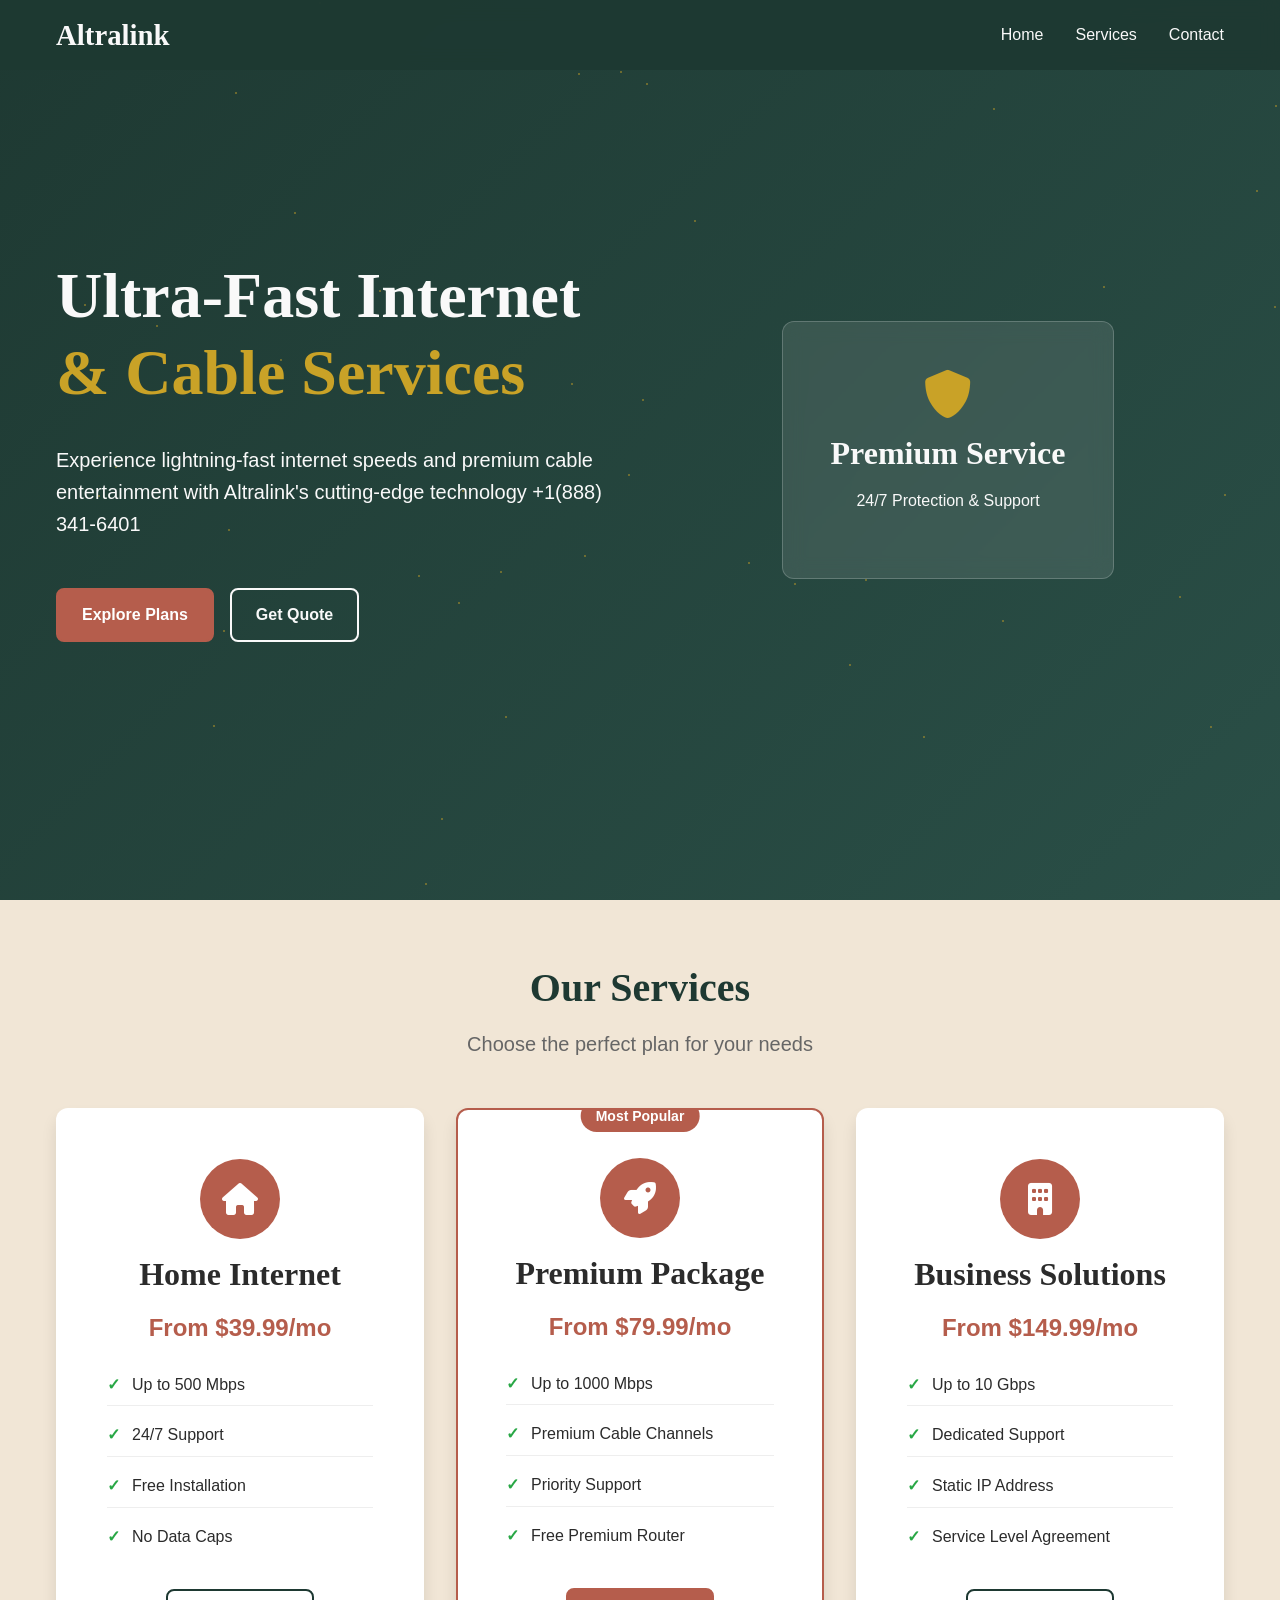
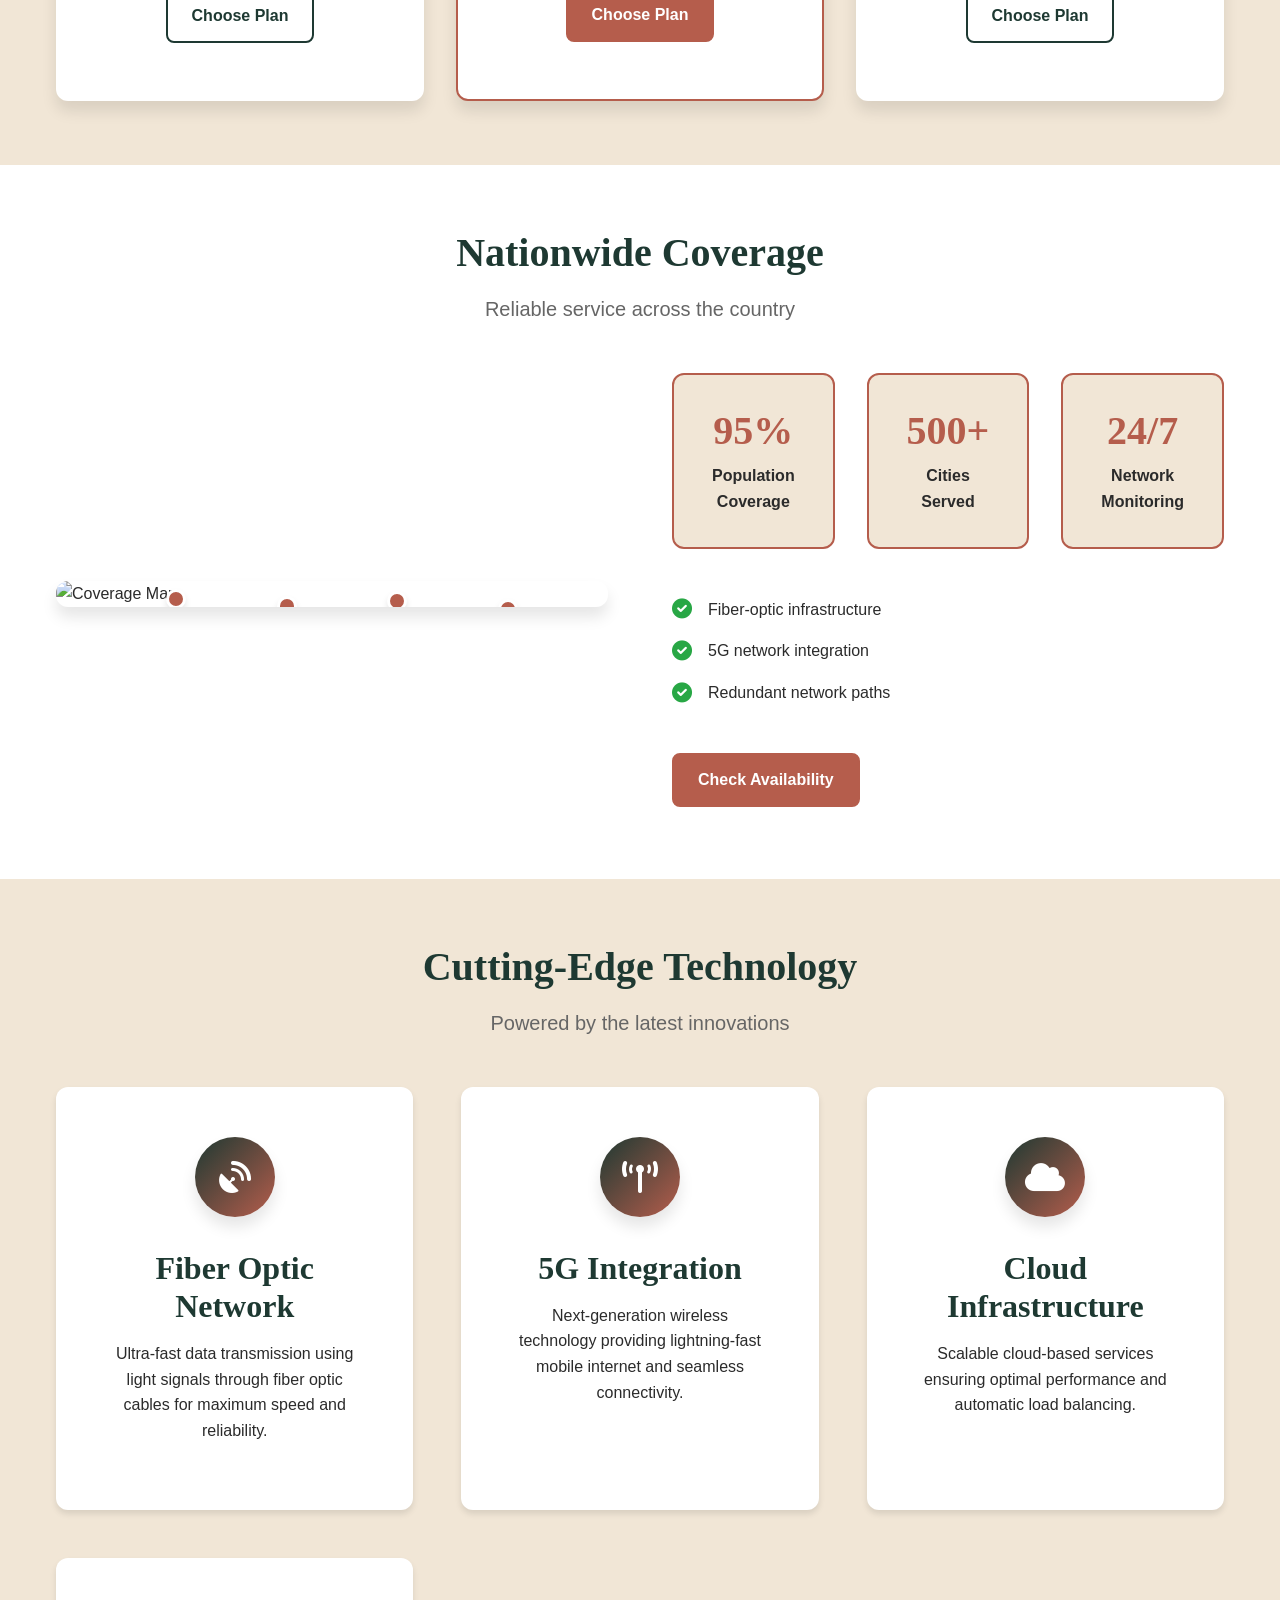
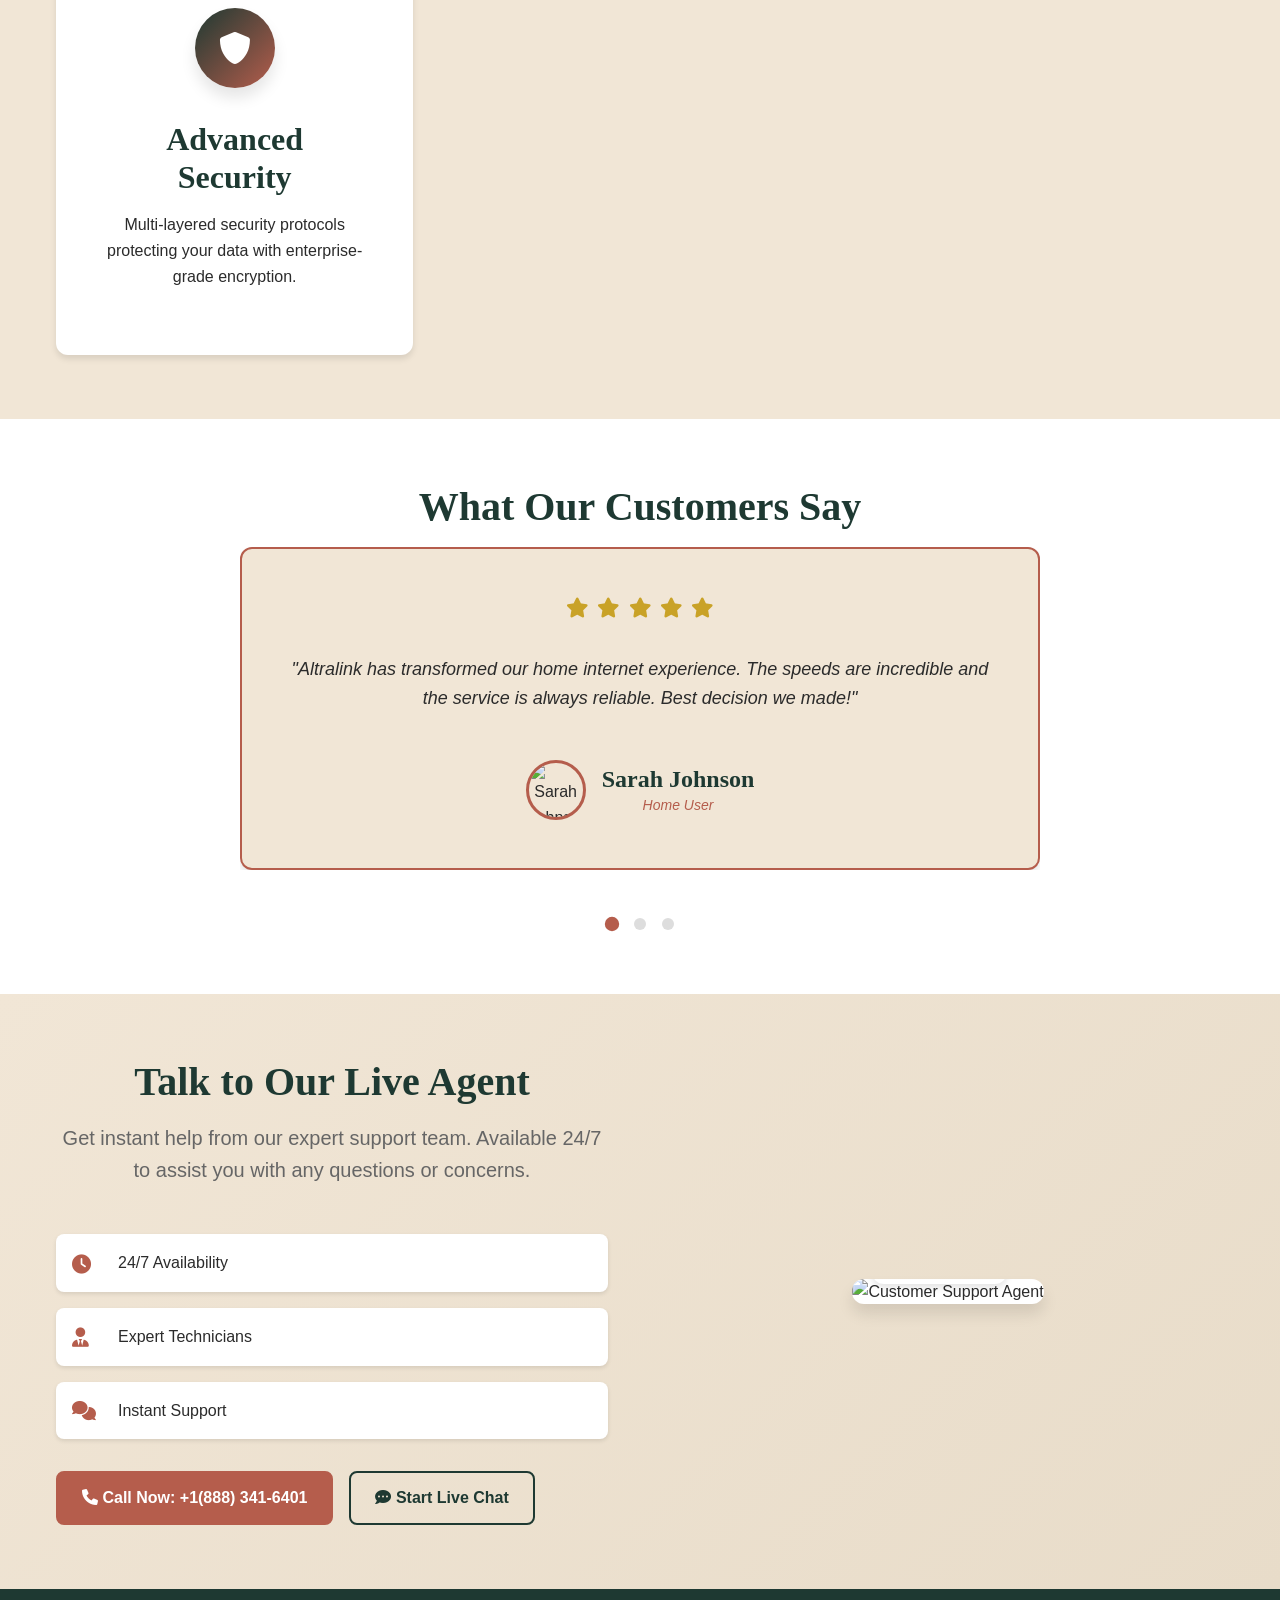
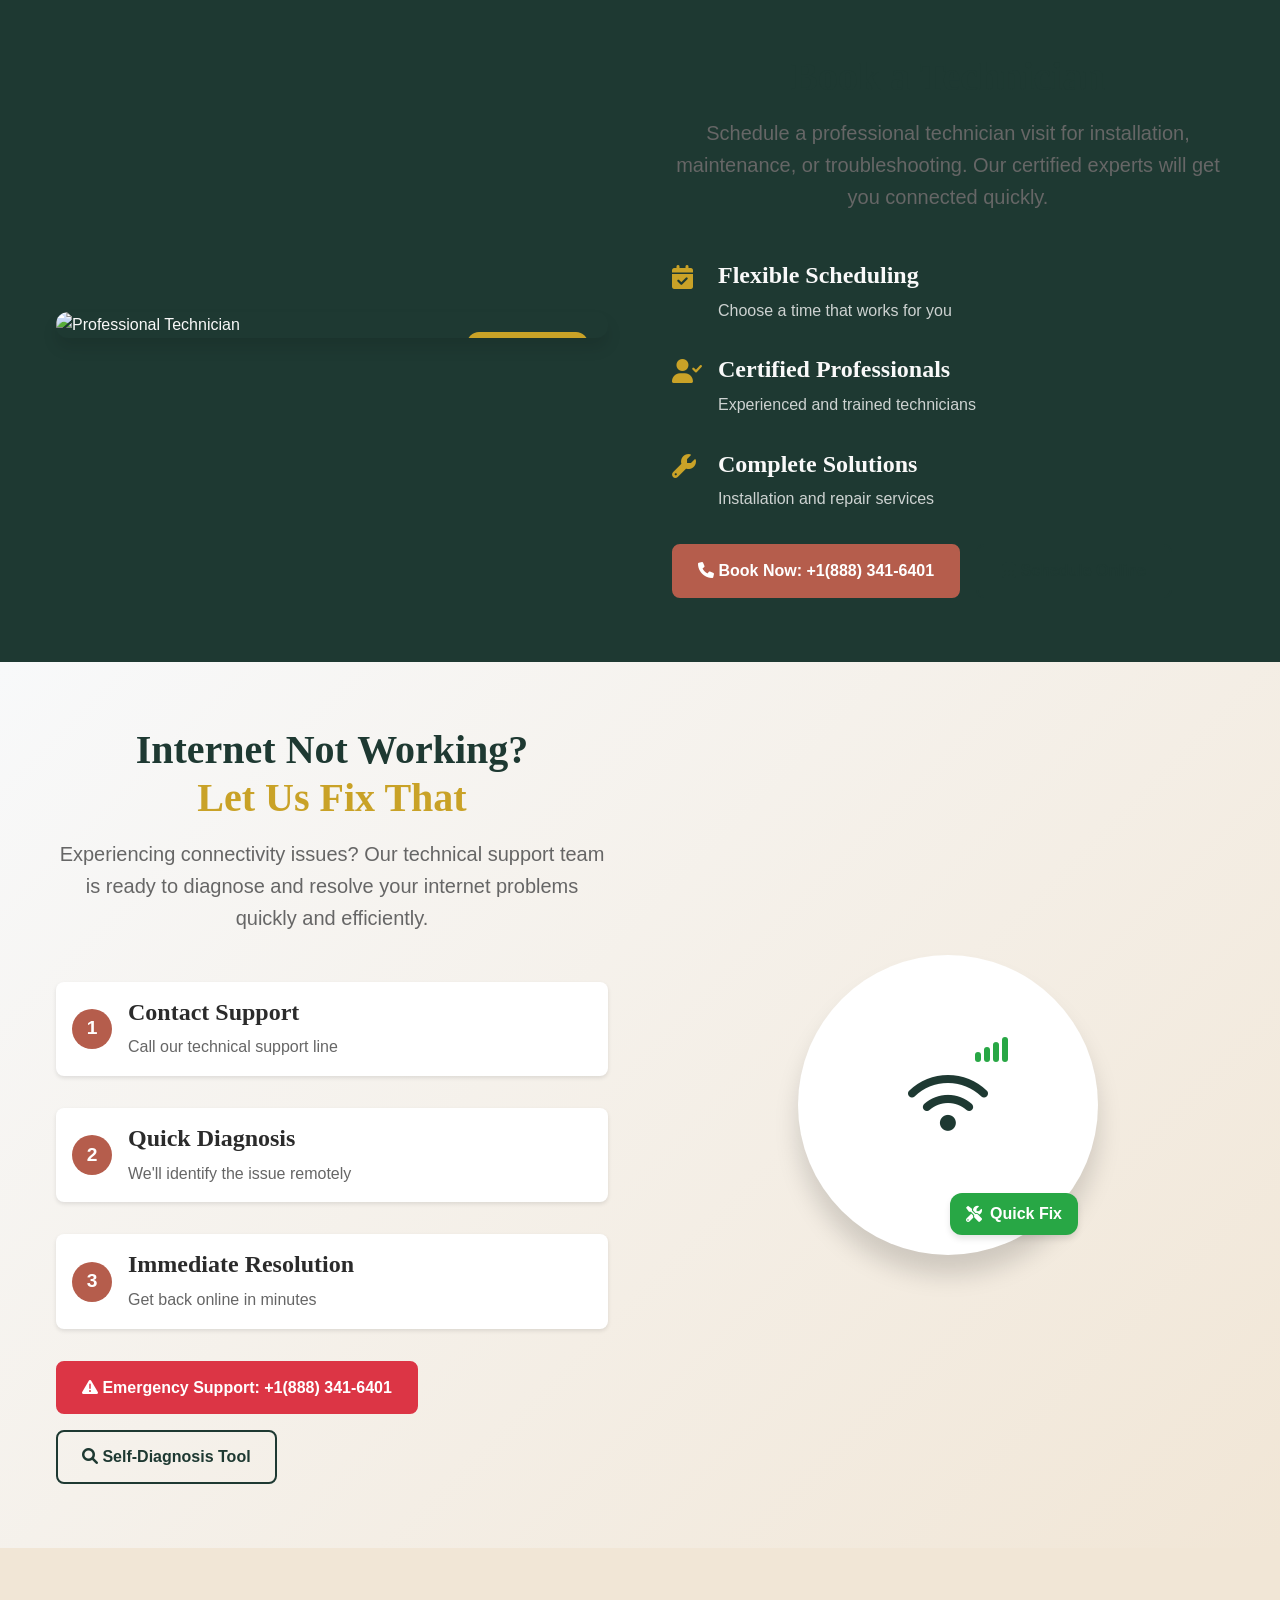
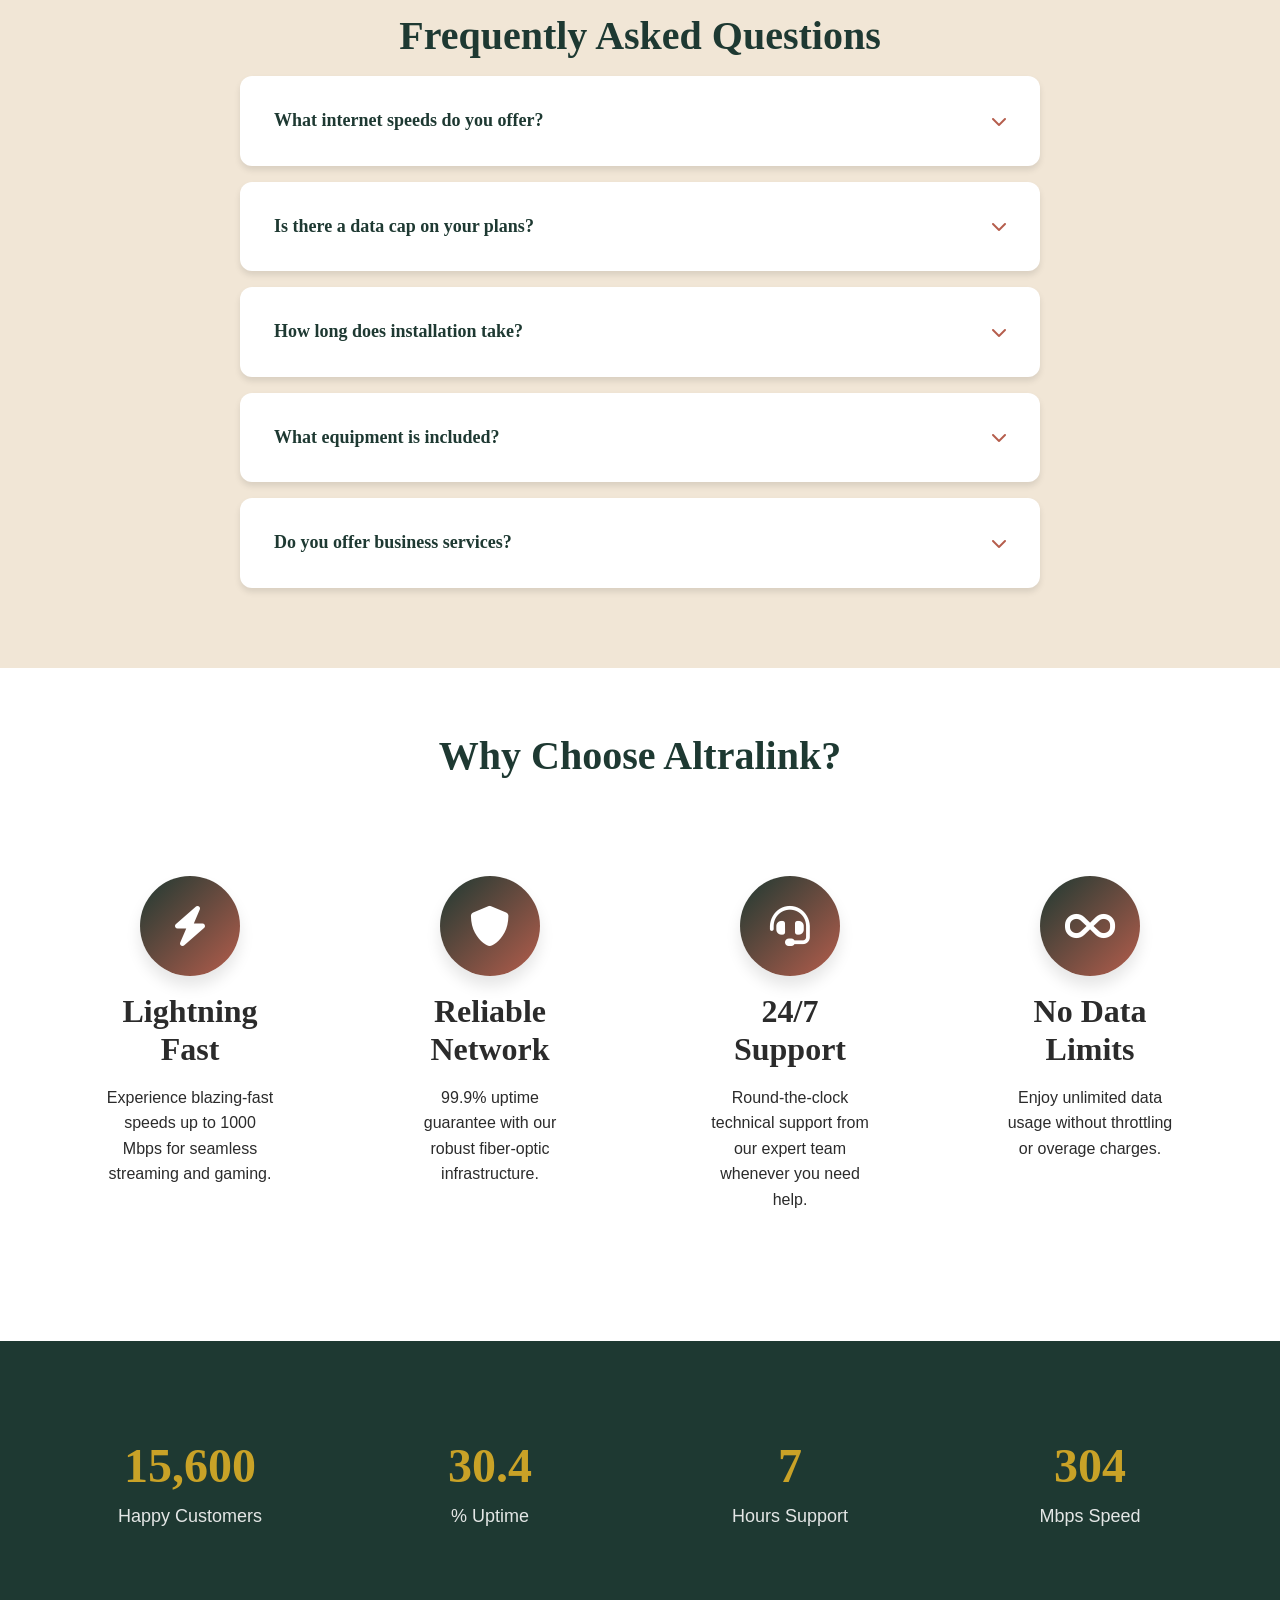
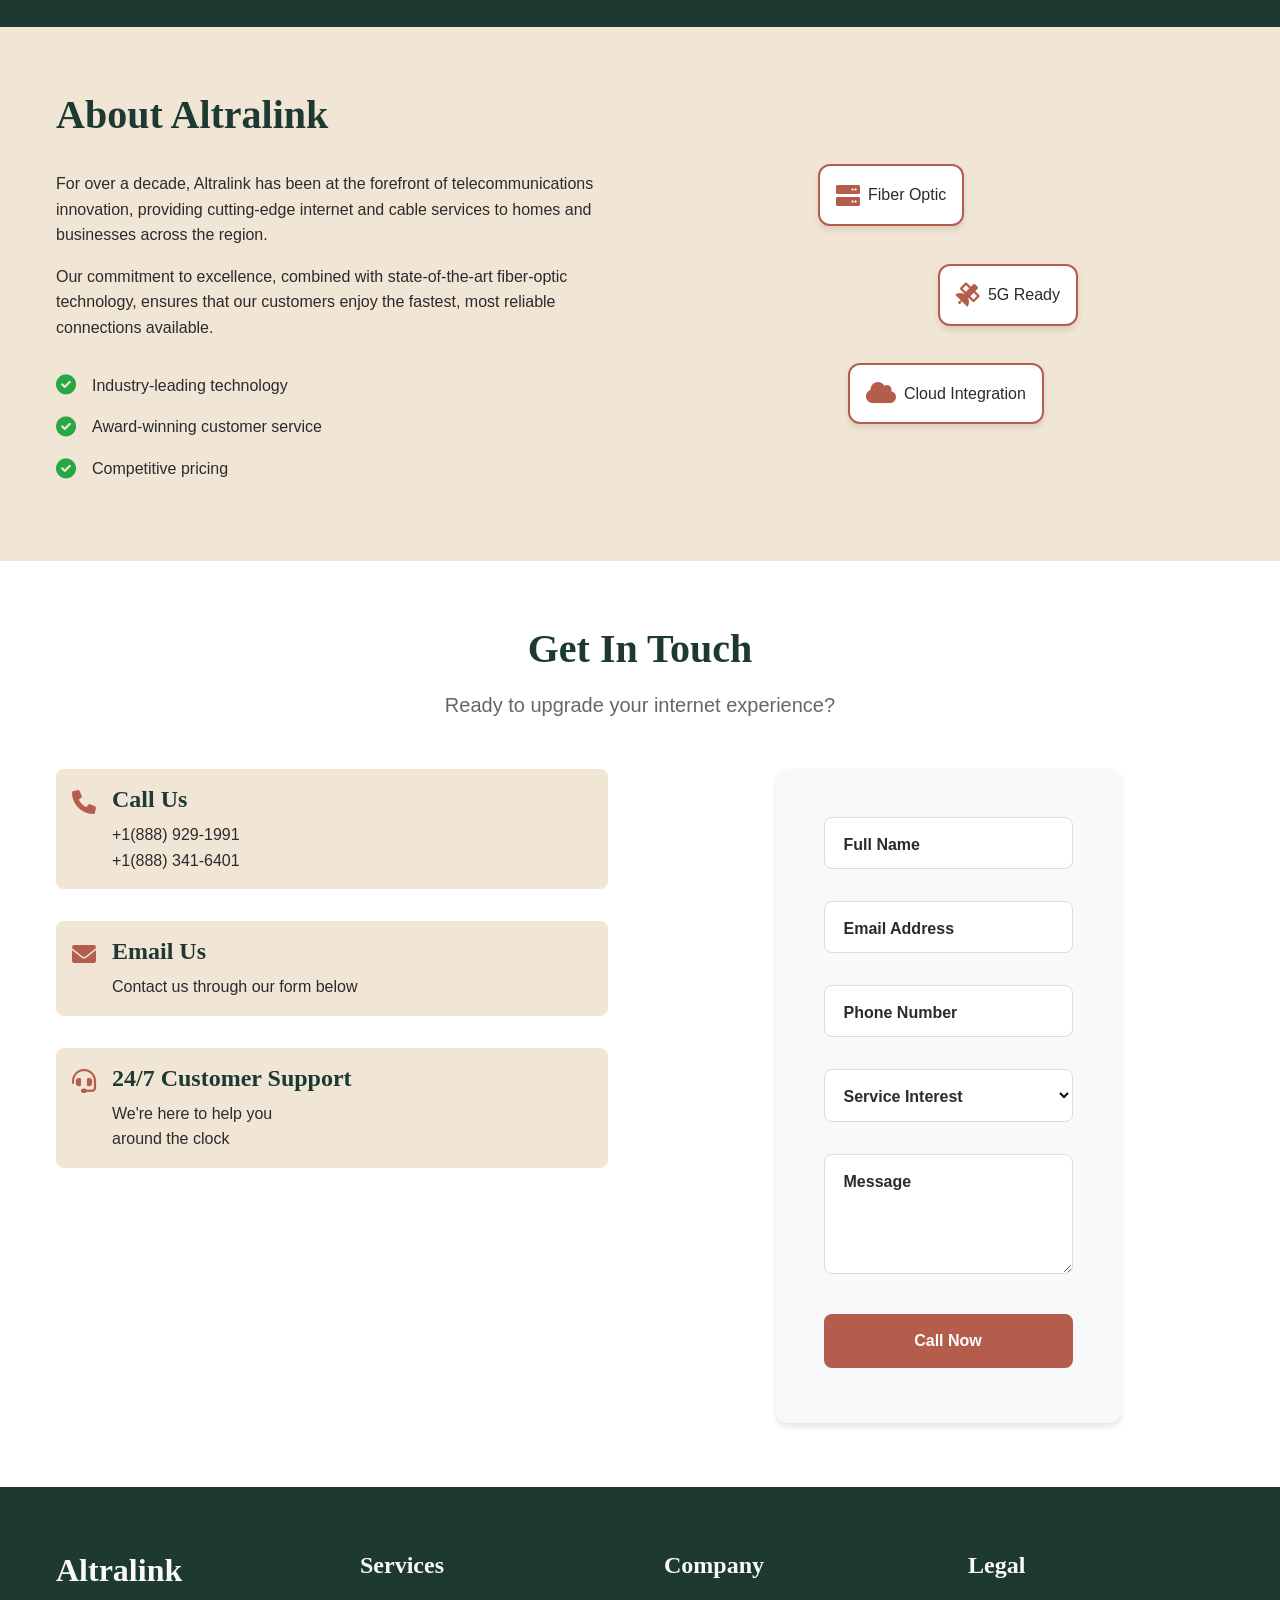
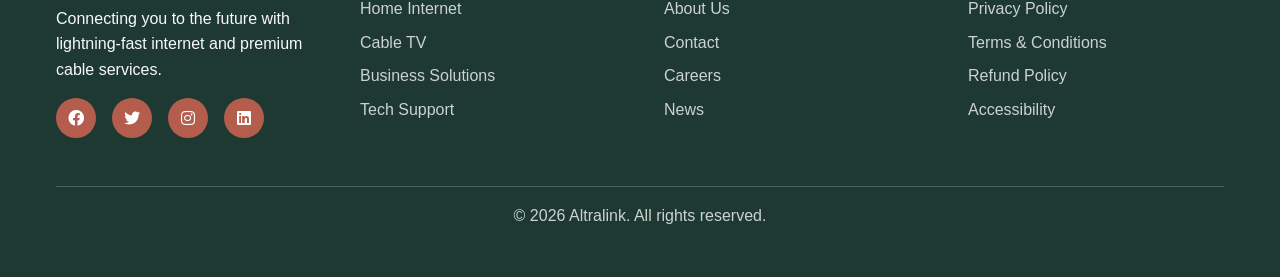
==== commit 207888f8: "Update index.html" ====
--- a/index.html
+++ b/index.html
@@ -50,10 +50,10 @@
         <div class="hero-content">
             <div class="hero-text">
                 <h1 class="hero-title">Ultra-Fast Internet<br><span class="accent-text">& Cable Services</span></h1>
-                <p class="hero-subtitle">Experience lightning-fast internet speeds and premium cable entertainment with Altralink's cutting-edge technology +1(888) 929-1991 </p>
+                <p class="hero-subtitle">Experience lightning-fast internet speeds and premium cable entertainment with Altralink's cutting-edge technology +1(888) 341-6401 </p>
                 <div class="hero-buttons">
-                    <a href="tel:+18889291991" class="btn btn-primary">Explore Plans</a>
-                    <a href="tel:+18889291991" class="btn btn-secondary">Get Quote</a>
+                    <a href="tel:+18883416401" class="btn btn-primary">Explore Plans</a>
+                    <a href="tel:+18883416401" class="btn btn-secondary">Get Quote</a>
                 </div>
             </div>
             <div class="hero-visual">
@@ -84,7 +84,7 @@
                         <li>Free Installation</li>
                         <li>No Data Caps</li>
                     </ul>
-                    <a href="tel:+18889291991" class="btn btn-outline">Choose Plan</a>
+                    <a href="tel:+18883416401" class="btn btn-outline">Choose Plan</a>
                 </div>
 
                 <div class="service-card featured" data-aos="fade-up" data-aos-delay="100">
@@ -100,7 +100,7 @@
                         <li>Priority Support</li>
                         <li>Free Premium Router</li>
                     </ul>
-                    <a href="tel:+18889291991" class="btn btn-primary">Choose Plan</a>
+                    <a href="tel:+18883416401" class="btn btn-primary">Choose Plan</a>
                 </div>
 
                 <div class="service-card" data-aos="fade-up" data-aos-delay="200">
@@ -115,7 +115,7 @@
                         <li>Static IP Address</li>
                         <li>Service Level Agreement</li>
                     </ul>
-                    <a href="tel:+18889291991" class="btn btn-outline">Choose Plan</a>
+                    <a href="tel:+18883416401" class="btn btn-outline">Choose Plan</a>
                 </div>
             </div>
         </div>
@@ -167,7 +167,7 @@
                             <span>Redundant network paths</span>
                         </div>
                     </div>
-                    <a href="tel:+18889291991" class="btn btn-primary">Check Availability</a>
+                    <a href="tel:+18883416401" class="btn btn-primary">Check Availability</a>
                 </div>
             </div>
         </div>
@@ -304,9 +304,9 @@
                         </div>
                     </div>
                     <div class="agent-buttons">
-                        <a href="tel:+18889291991" class="btn btn-primary">
+                        <a href="tel:+18883416401" class="btn btn-primary">
                             <i class="fas fa-phone"></i>
-                            Call Now: +1(888) 929-1991
+                            Call Now: +1(888) 341-6401
                         </a>
                         <a href="#chat" class="btn btn-outline">
                             <i class="fas fa-comment-dots"></i>
@@ -367,9 +367,9 @@
                         </div>
                     </div>
                     <div class="booking-buttons">
-                        <a href="tel:+18889291991" class="btn btn-primary">
+                        <a href="tel:+18883416401" class="btn btn-primary">
                             <i class="fas fa-phone"></i>
-                            Book Now: +1(888) 929-1991
+                            Book Now: +1(888) 341-6401
                         </a>
                         <a href="#schedule" class="btn btn-outline">
                             <i class="fas fa-calendar-alt"></i>
@@ -412,9 +412,9 @@
                         </div>
                     </div>
                     <div class="fix-buttons">
-                        <a href="tel:+18889291991" class="btn btn-primary emergency">
+                        <a href="tel:+18883416401" class="btn btn-primary emergency">
                             <i class="fas fa-exclamation-triangle"></i>
-                            Emergency Support: +1(888) 929-1991
+                            Emergency Support: +1(888) 341-6401
                         </a>
                         <a href="#troubleshoot" class="btn btn-outline">
                             <i class="fas fa-search"></i>
@@ -615,6 +615,8 @@
                         <div>
                             <h4>Call Us</h4>
                             <p>+1(888) 929-1991</p>
+                            <p>+1(888) 341-6401</p>
+                            
                         </div>
                     </div>
                     <div class="contact-item">
@@ -658,7 +660,7 @@
                         <textarea id="message" required></textarea>
                         <label for="message">Message</label>
                     </div>
-                    <a href="tel:+18889291991" class="btn btn-primary btn-full">Call Now</a>
+                    <a href="tel:+18883416401" class="btn btn-primary btn-full">Call Now</a>
                 </form>
             </div>
         </div>
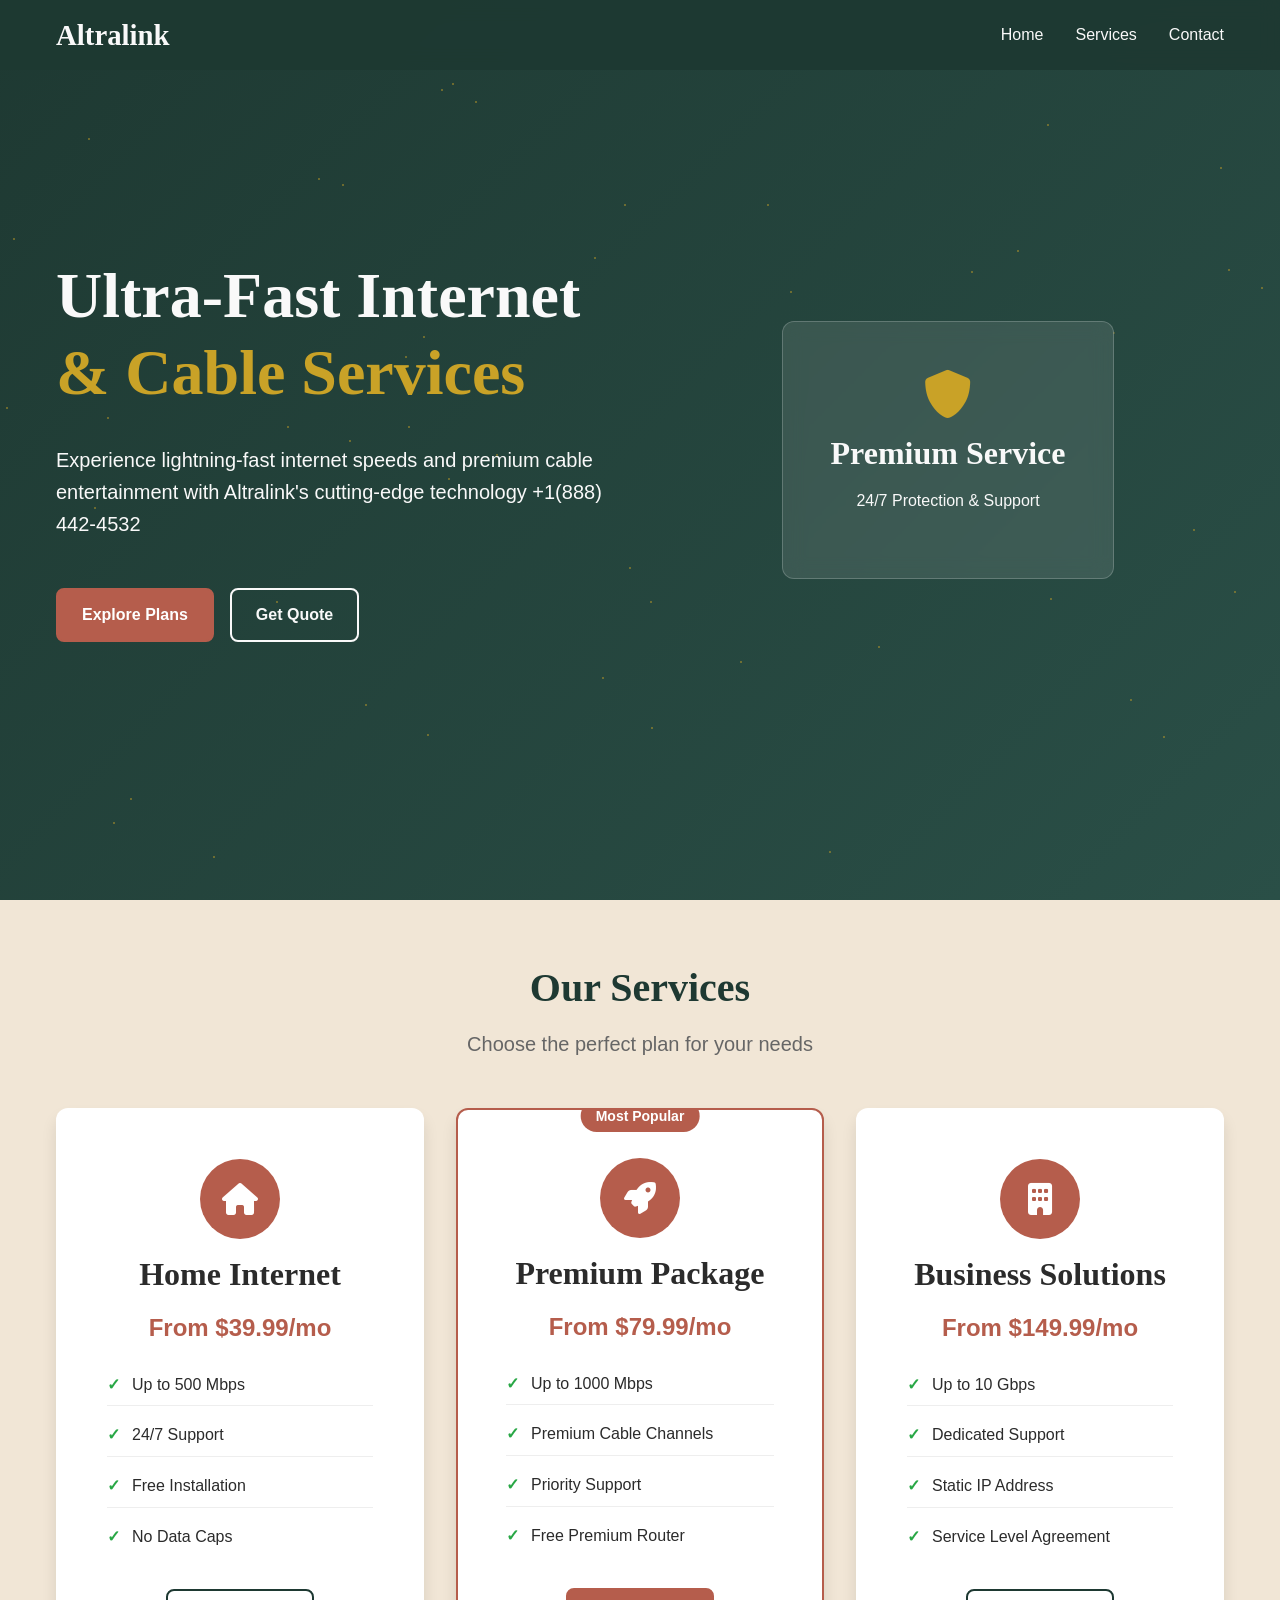
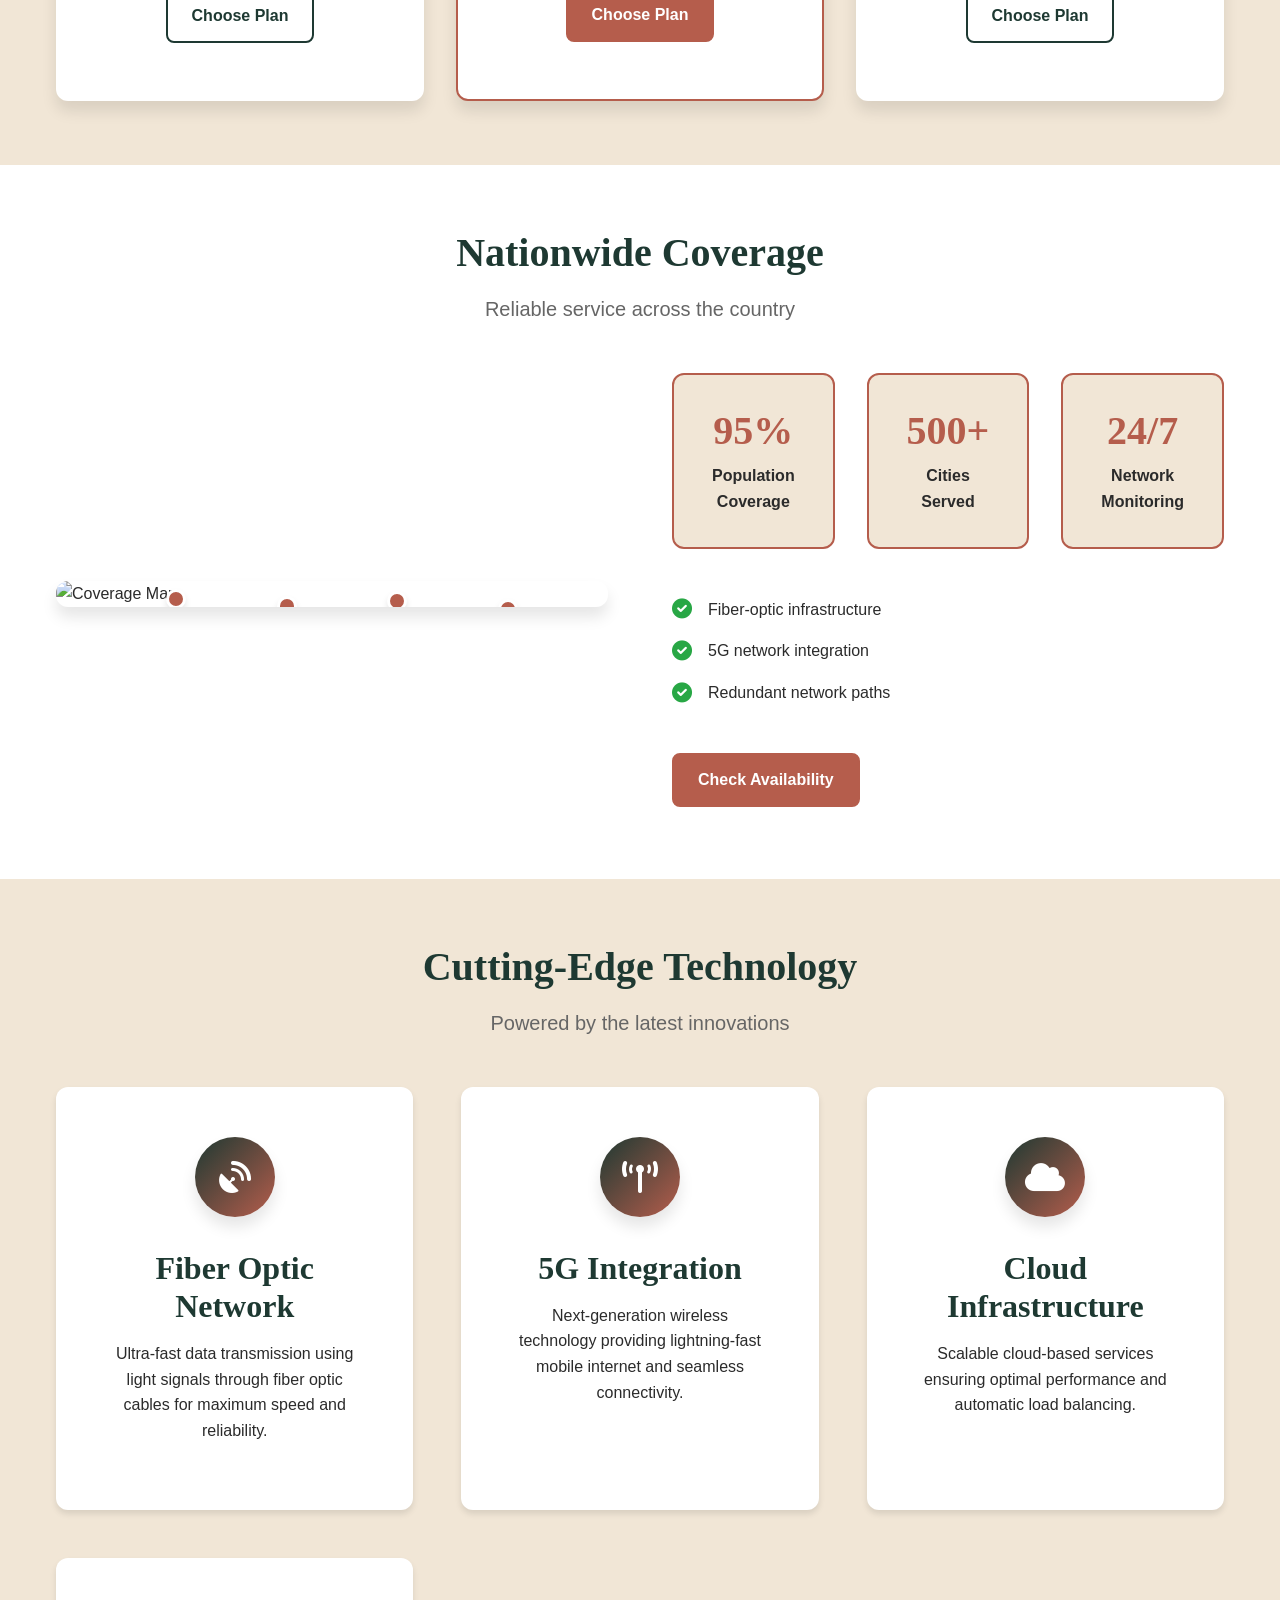
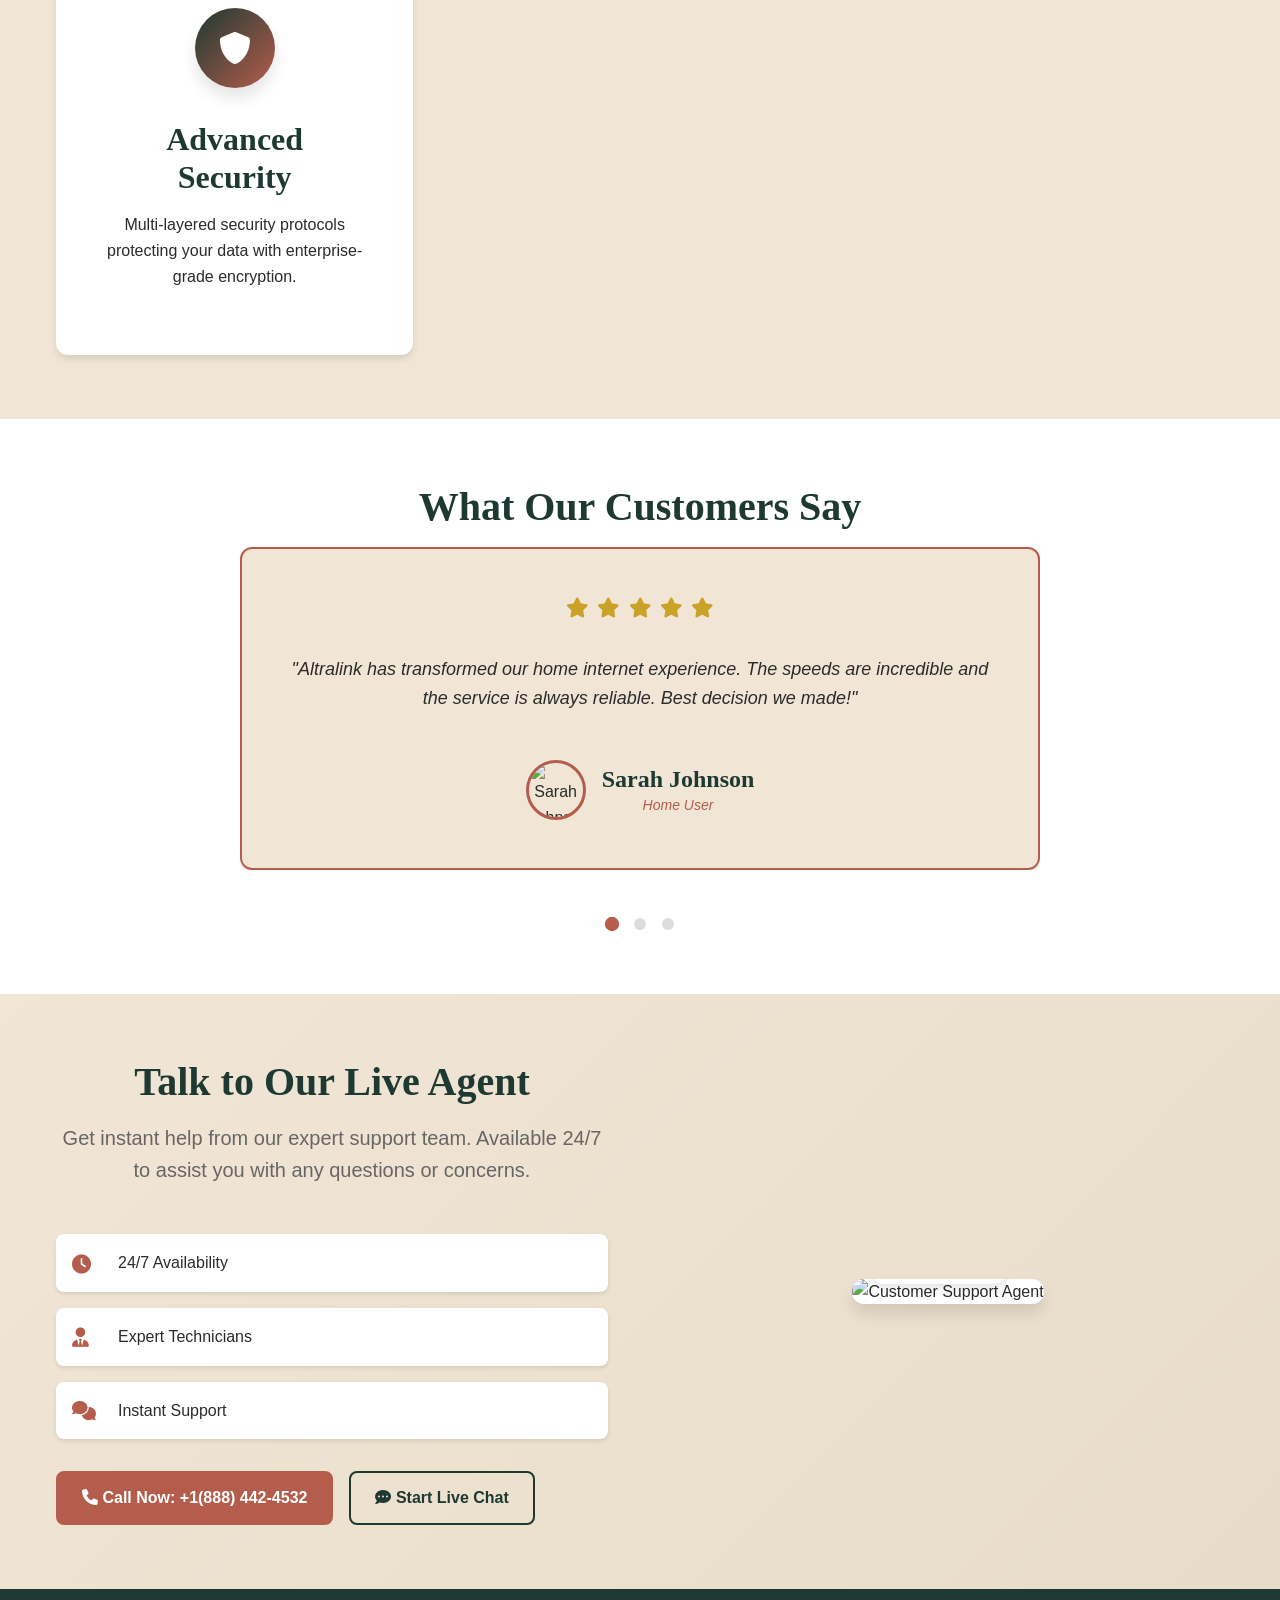
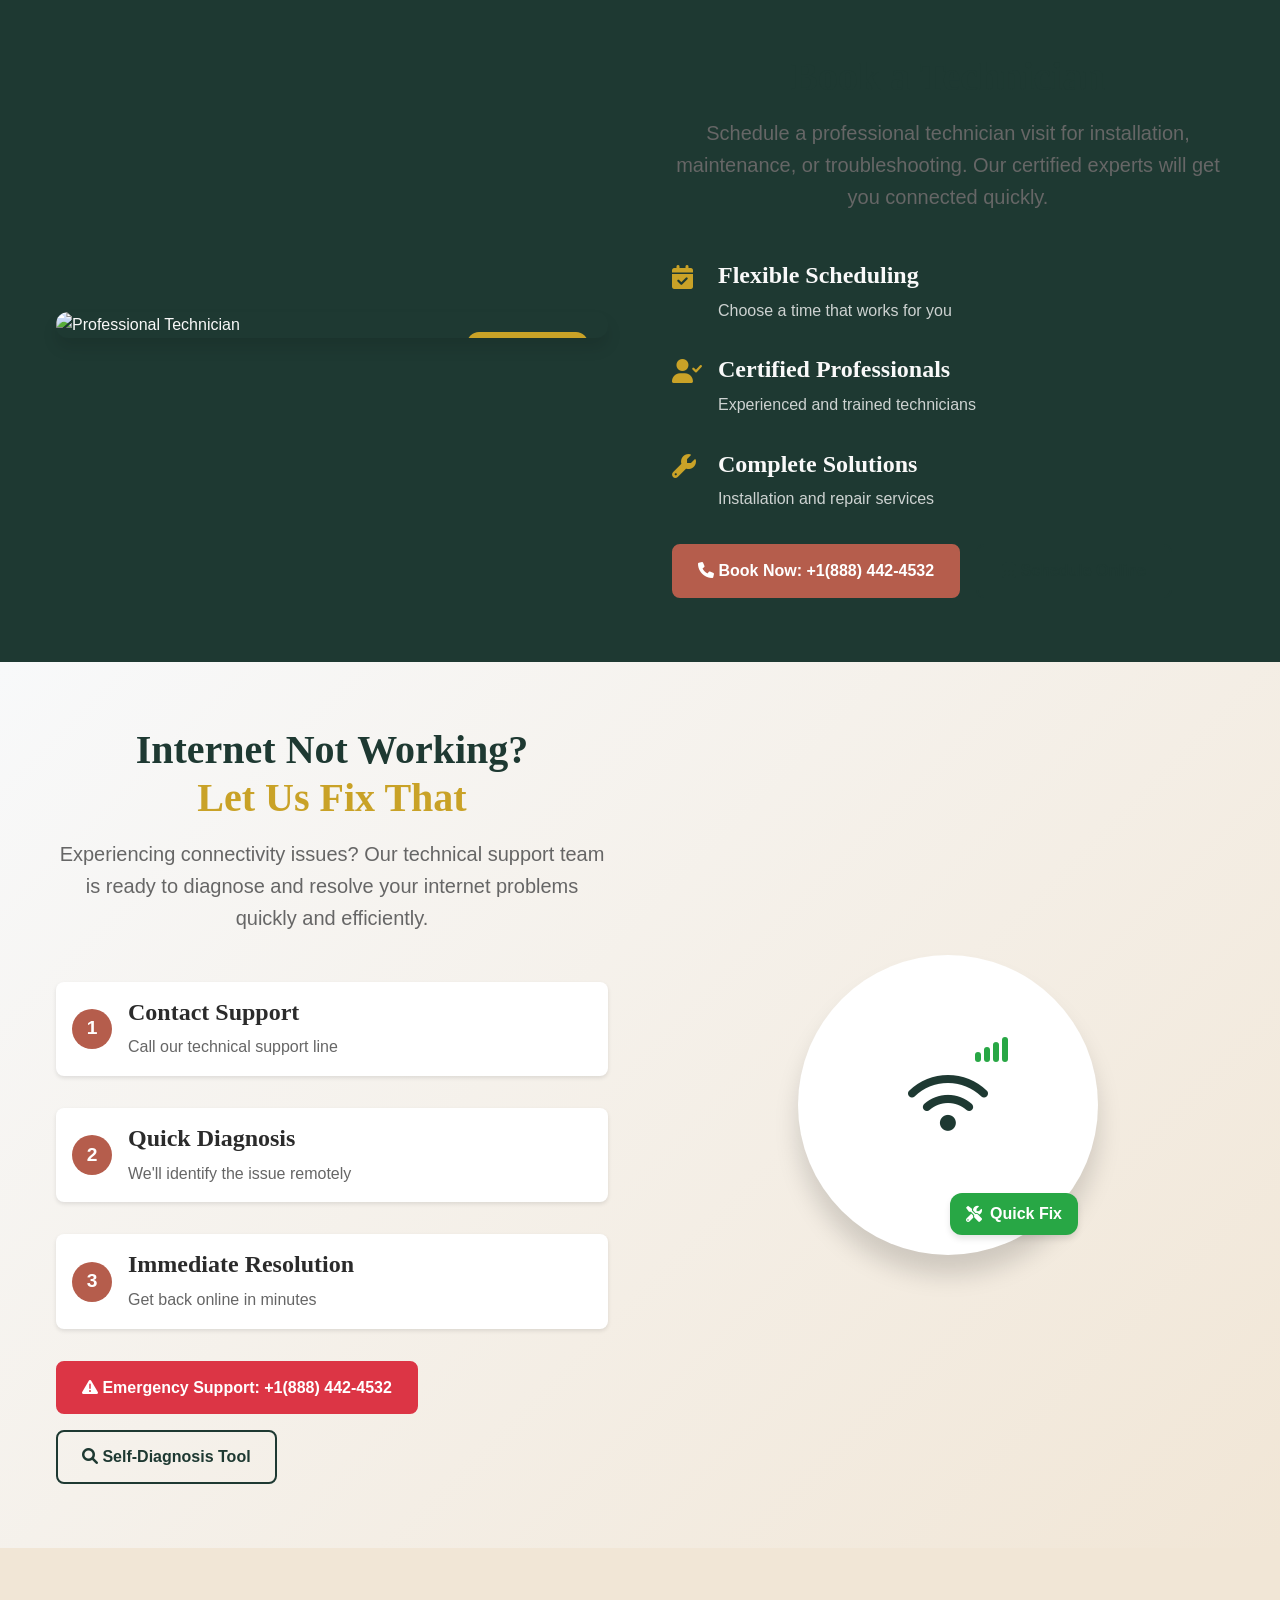
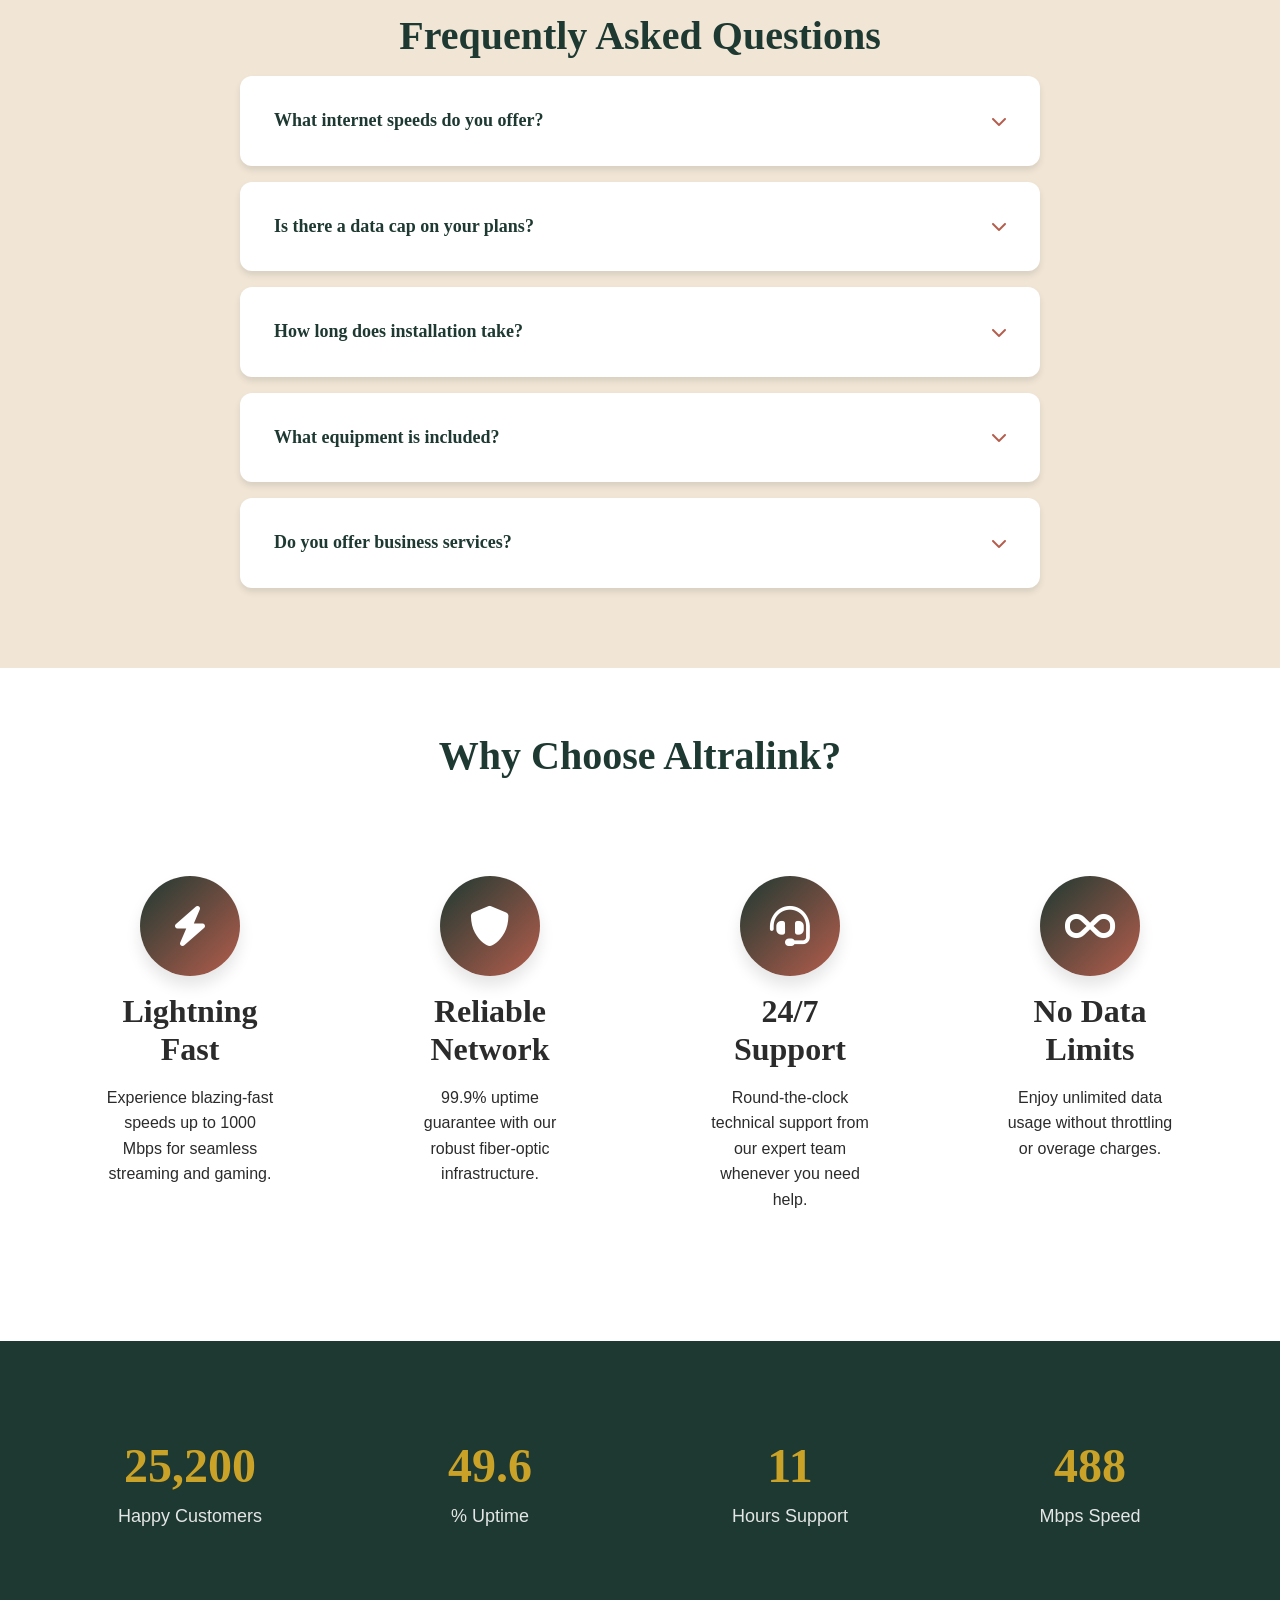
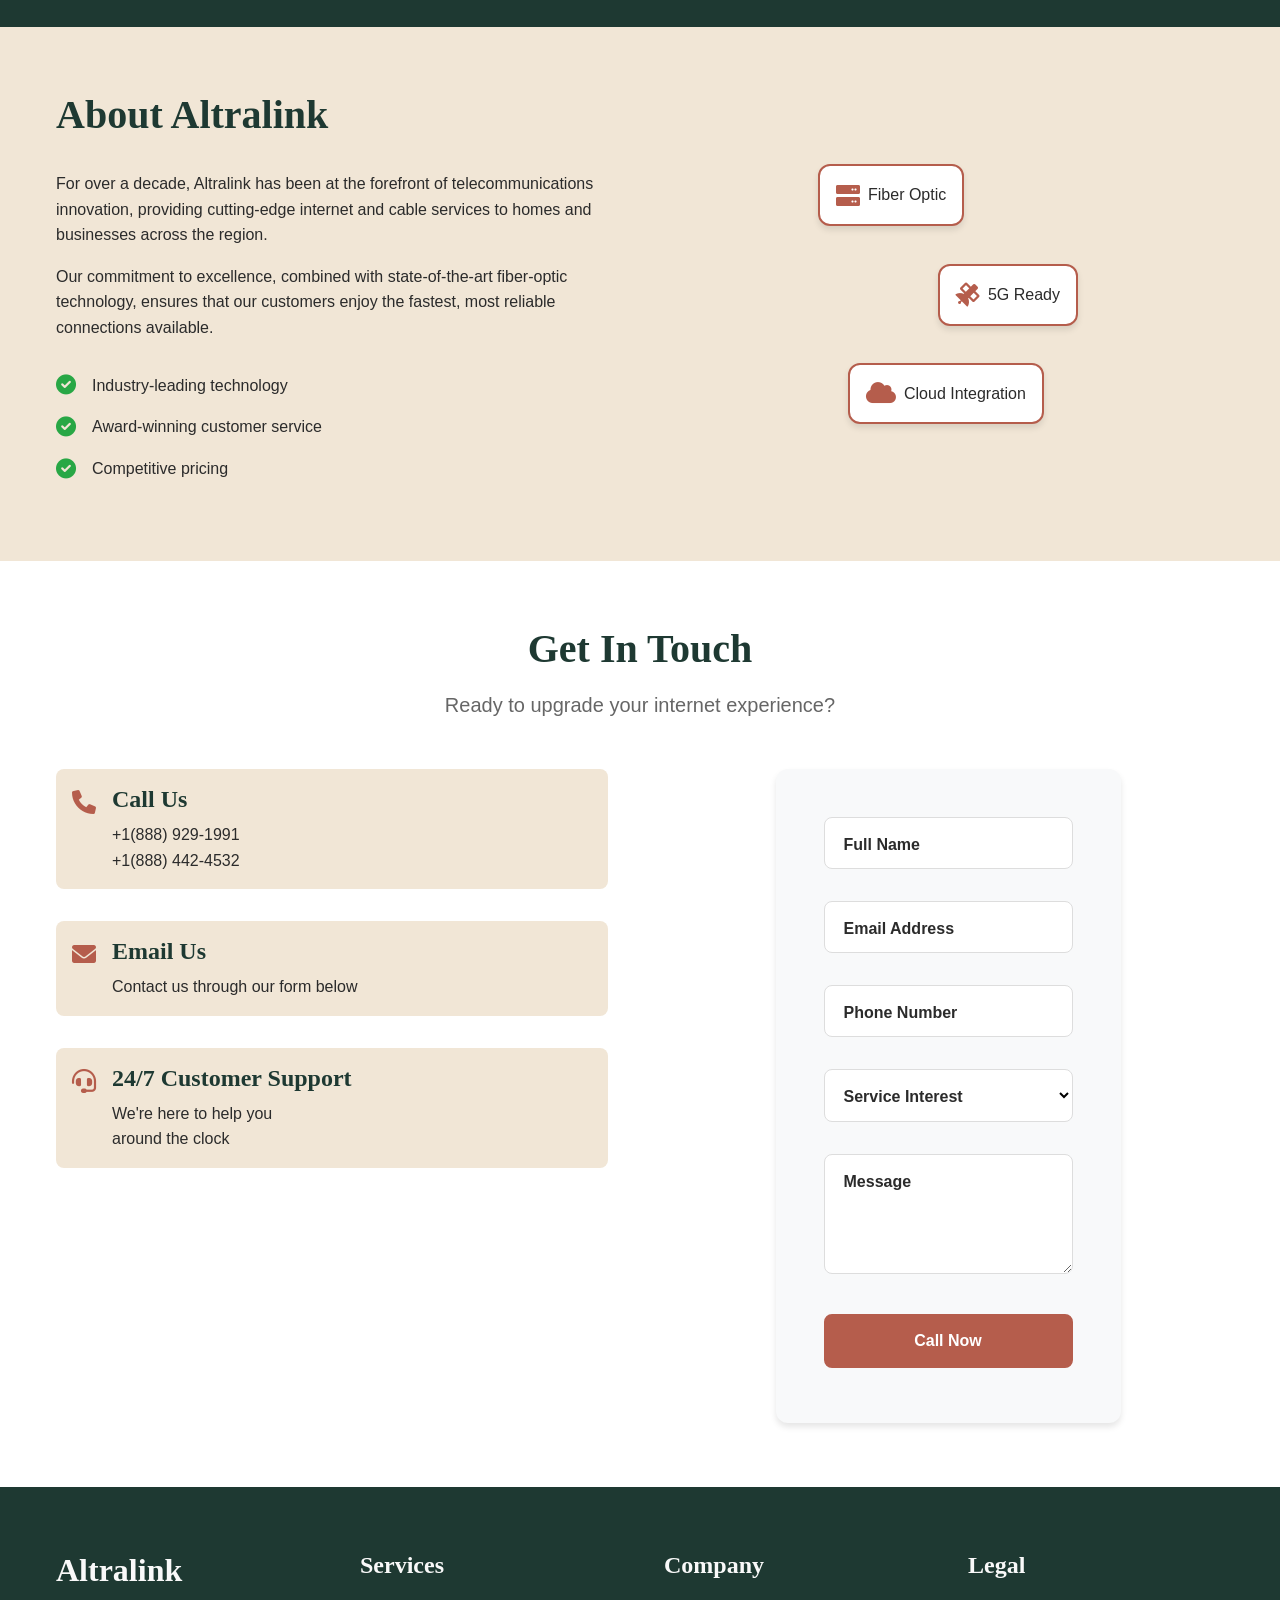
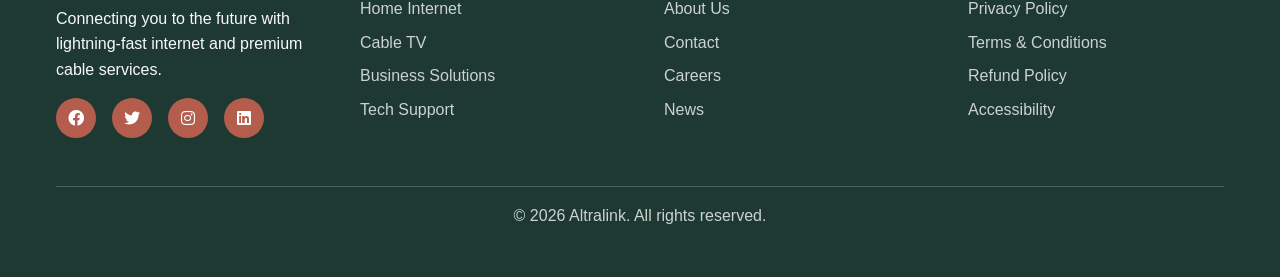
==== commit aee443f7: "Change contact number to +1(888) 442-4532 Updated contact phone number throughout the page." ====
--- a/index.html
+++ b/index.html
@@ -50,10 +50,10 @@
         <div class="hero-content">
             <div class="hero-text">
                 <h1 class="hero-title">Ultra-Fast Internet<br><span class="accent-text">& Cable Services</span></h1>
-                <p class="hero-subtitle">Experience lightning-fast internet speeds and premium cable entertainment with Altralink's cutting-edge technology +1(888) 341-6401 </p>
+                <p class="hero-subtitle">Experience lightning-fast internet speeds and premium cable entertainment with Altralink's cutting-edge technology +1(888) 442-4532 </p>
                 <div class="hero-buttons">
-                    <a href="tel:+18883416401" class="btn btn-primary">Explore Plans</a>
-                    <a href="tel:+18883416401" class="btn btn-secondary">Get Quote</a>
+                    <a href="tel:+18884424532" class="btn btn-primary">Explore Plans</a>
+                    <a href="tel:+18884424532" class="btn btn-secondary">Get Quote</a>
                 </div>
             </div>
             <div class="hero-visual">
@@ -84,7 +84,7 @@
                         <li>Free Installation</li>
                         <li>No Data Caps</li>
                     </ul>
-                    <a href="tel:+18883416401" class="btn btn-outline">Choose Plan</a>
+                    <a href="tel:+18884424532" class="btn btn-outline">Choose Plan</a>
                 </div>
 
                 <div class="service-card featured" data-aos="fade-up" data-aos-delay="100">
@@ -100,7 +100,7 @@
                         <li>Priority Support</li>
                         <li>Free Premium Router</li>
                     </ul>
-                    <a href="tel:+18883416401" class="btn btn-primary">Choose Plan</a>
+                    <a href="tel:+18884424532" class="btn btn-primary">Choose Plan</a>
                 </div>
 
                 <div class="service-card" data-aos="fade-up" data-aos-delay="200">
@@ -115,7 +115,7 @@
                         <li>Static IP Address</li>
                         <li>Service Level Agreement</li>
                     </ul>
-                    <a href="tel:+18883416401" class="btn btn-outline">Choose Plan</a>
+                    <a href="tel:+18884424532" class="btn btn-outline">Choose Plan</a>
                 </div>
             </div>
         </div>
@@ -167,7 +167,7 @@
                             <span>Redundant network paths</span>
                         </div>
                     </div>
-                    <a href="tel:+18883416401" class="btn btn-primary">Check Availability</a>
+                    <a href="tel:+18884424532" class="btn btn-primary">Check Availability</a>
                 </div>
             </div>
         </div>
@@ -304,9 +304,9 @@
                         </div>
                     </div>
                     <div class="agent-buttons">
-                        <a href="tel:+18883416401" class="btn btn-primary">
+                        <a href="tel:+18884424532" class="btn btn-primary">
                             <i class="fas fa-phone"></i>
-                            Call Now: +1(888) 341-6401
+                            Call Now: +1(888) 442-4532
                         </a>
                         <a href="#chat" class="btn btn-outline">
                             <i class="fas fa-comment-dots"></i>
@@ -367,9 +367,9 @@
                         </div>
                     </div>
                     <div class="booking-buttons">
-                        <a href="tel:+18883416401" class="btn btn-primary">
+                        <a href="tel:+18884424532" class="btn btn-primary">
                             <i class="fas fa-phone"></i>
-                            Book Now: +1(888) 341-6401
+                            Book Now: +1(888) 442-4532
                         </a>
                         <a href="#schedule" class="btn btn-outline">
                             <i class="fas fa-calendar-alt"></i>
@@ -412,9 +412,9 @@
                         </div>
                     </div>
                     <div class="fix-buttons">
-                        <a href="tel:+18883416401" class="btn btn-primary emergency">
+                        <a href="tel:+18884424532" class="btn btn-primary emergency">
                             <i class="fas fa-exclamation-triangle"></i>
-                            Emergency Support: +1(888) 341-6401
+                            Emergency Support: +1(888) 442-4532
                         </a>
                         <a href="#troubleshoot" class="btn btn-outline">
                             <i class="fas fa-search"></i>
@@ -615,7 +615,7 @@
                         <div>
                             <h4>Call Us</h4>
                             <p>+1(888) 929-1991</p>
-                            <p>+1(888) 341-6401</p>
+                            <p>+1(888) 442-4532</p>
                             
                         </div>
                     </div>
@@ -660,7 +660,7 @@
                         <textarea id="message" required></textarea>
                         <label for="message">Message</label>
                     </div>
-                    <a href="tel:+18883416401" class="btn btn-primary btn-full">Call Now</a>
+                    <a href="tel:+18884424532" class="btn btn-primary btn-full">Call Now</a>
                 </form>
             </div>
         </div>
